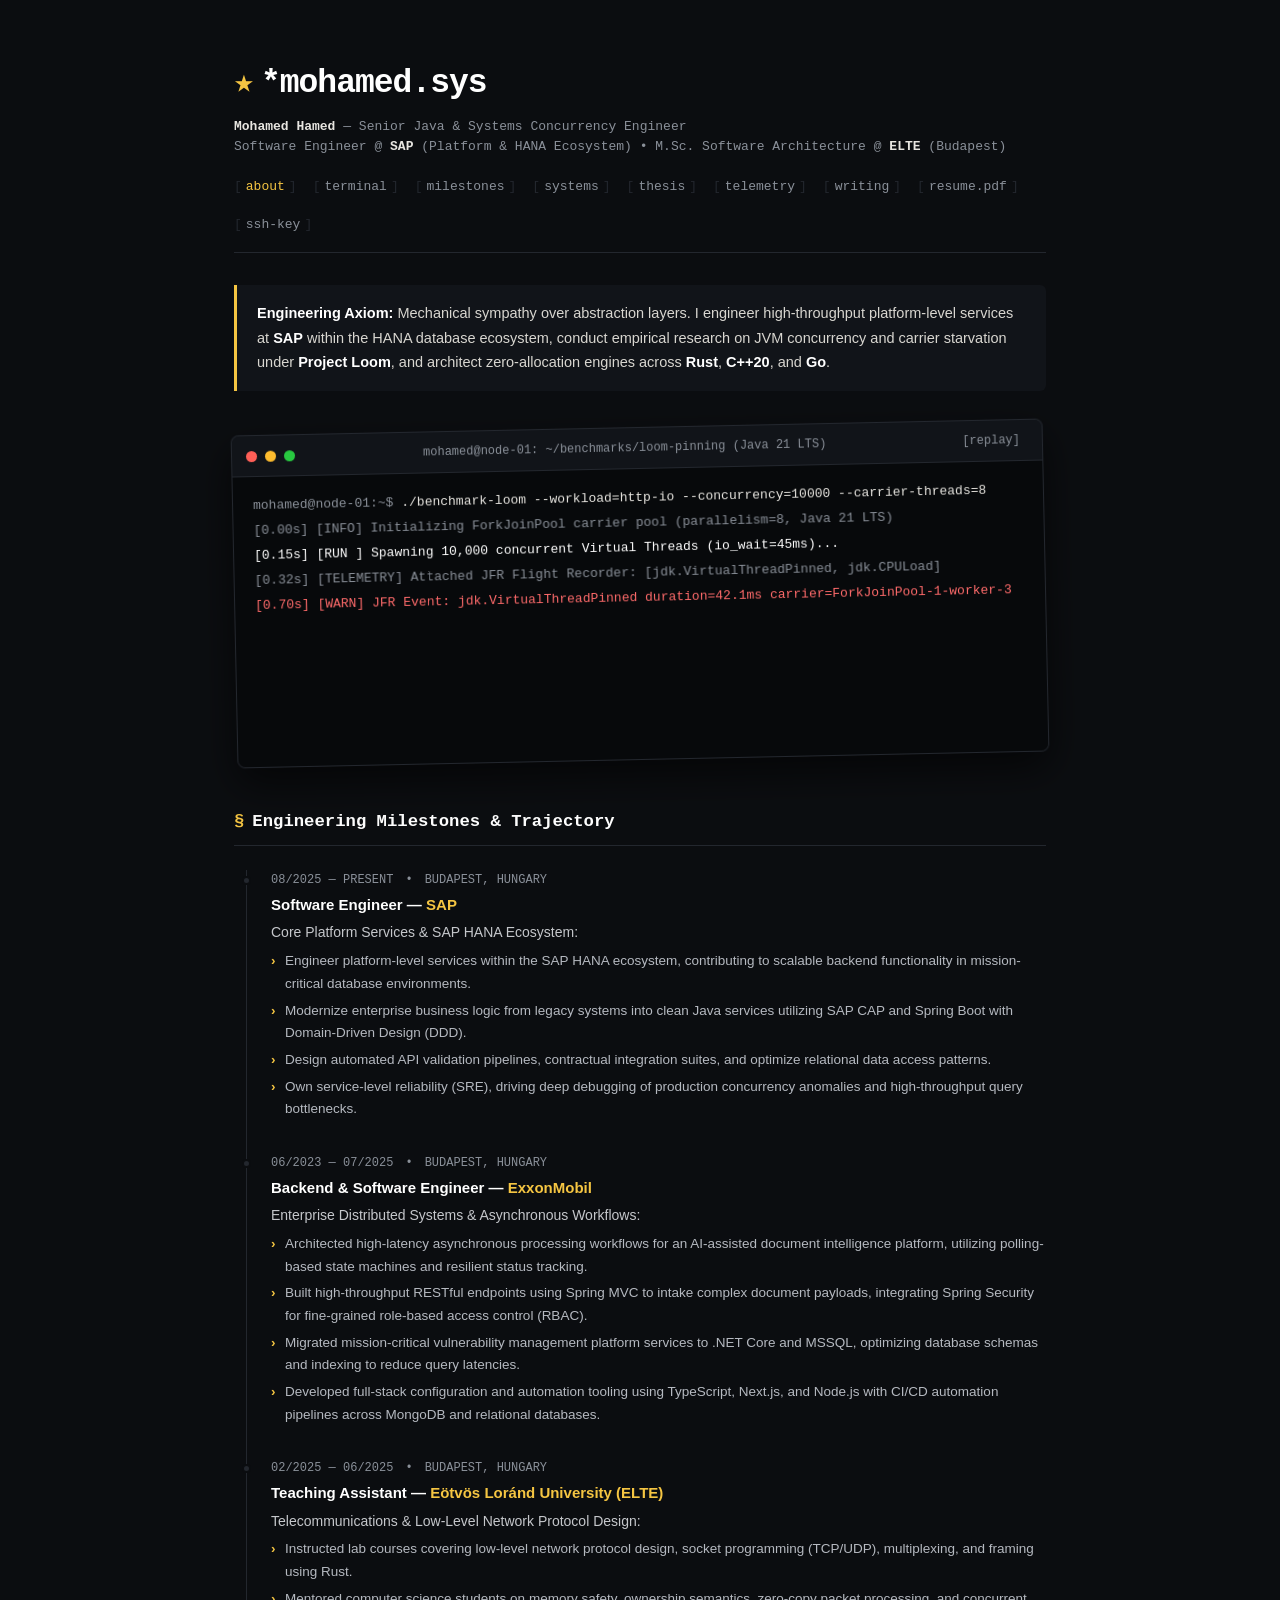
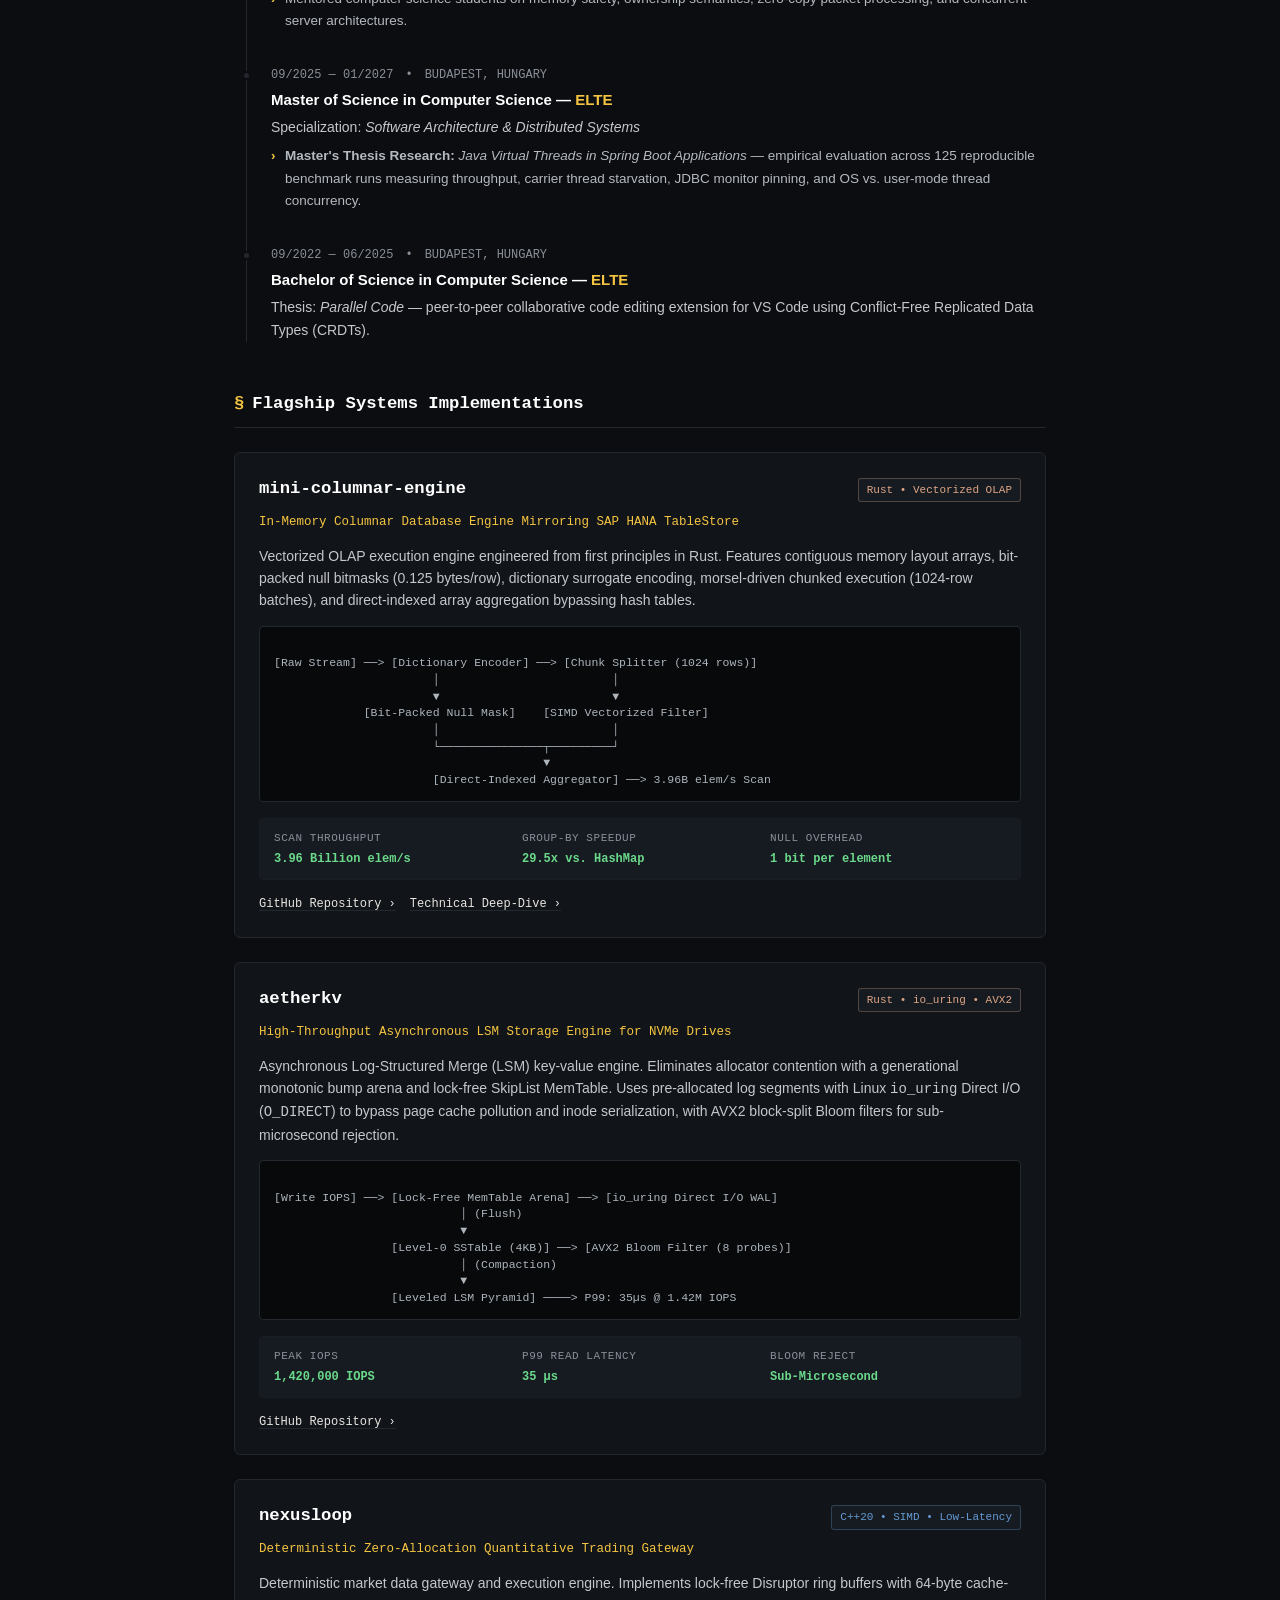
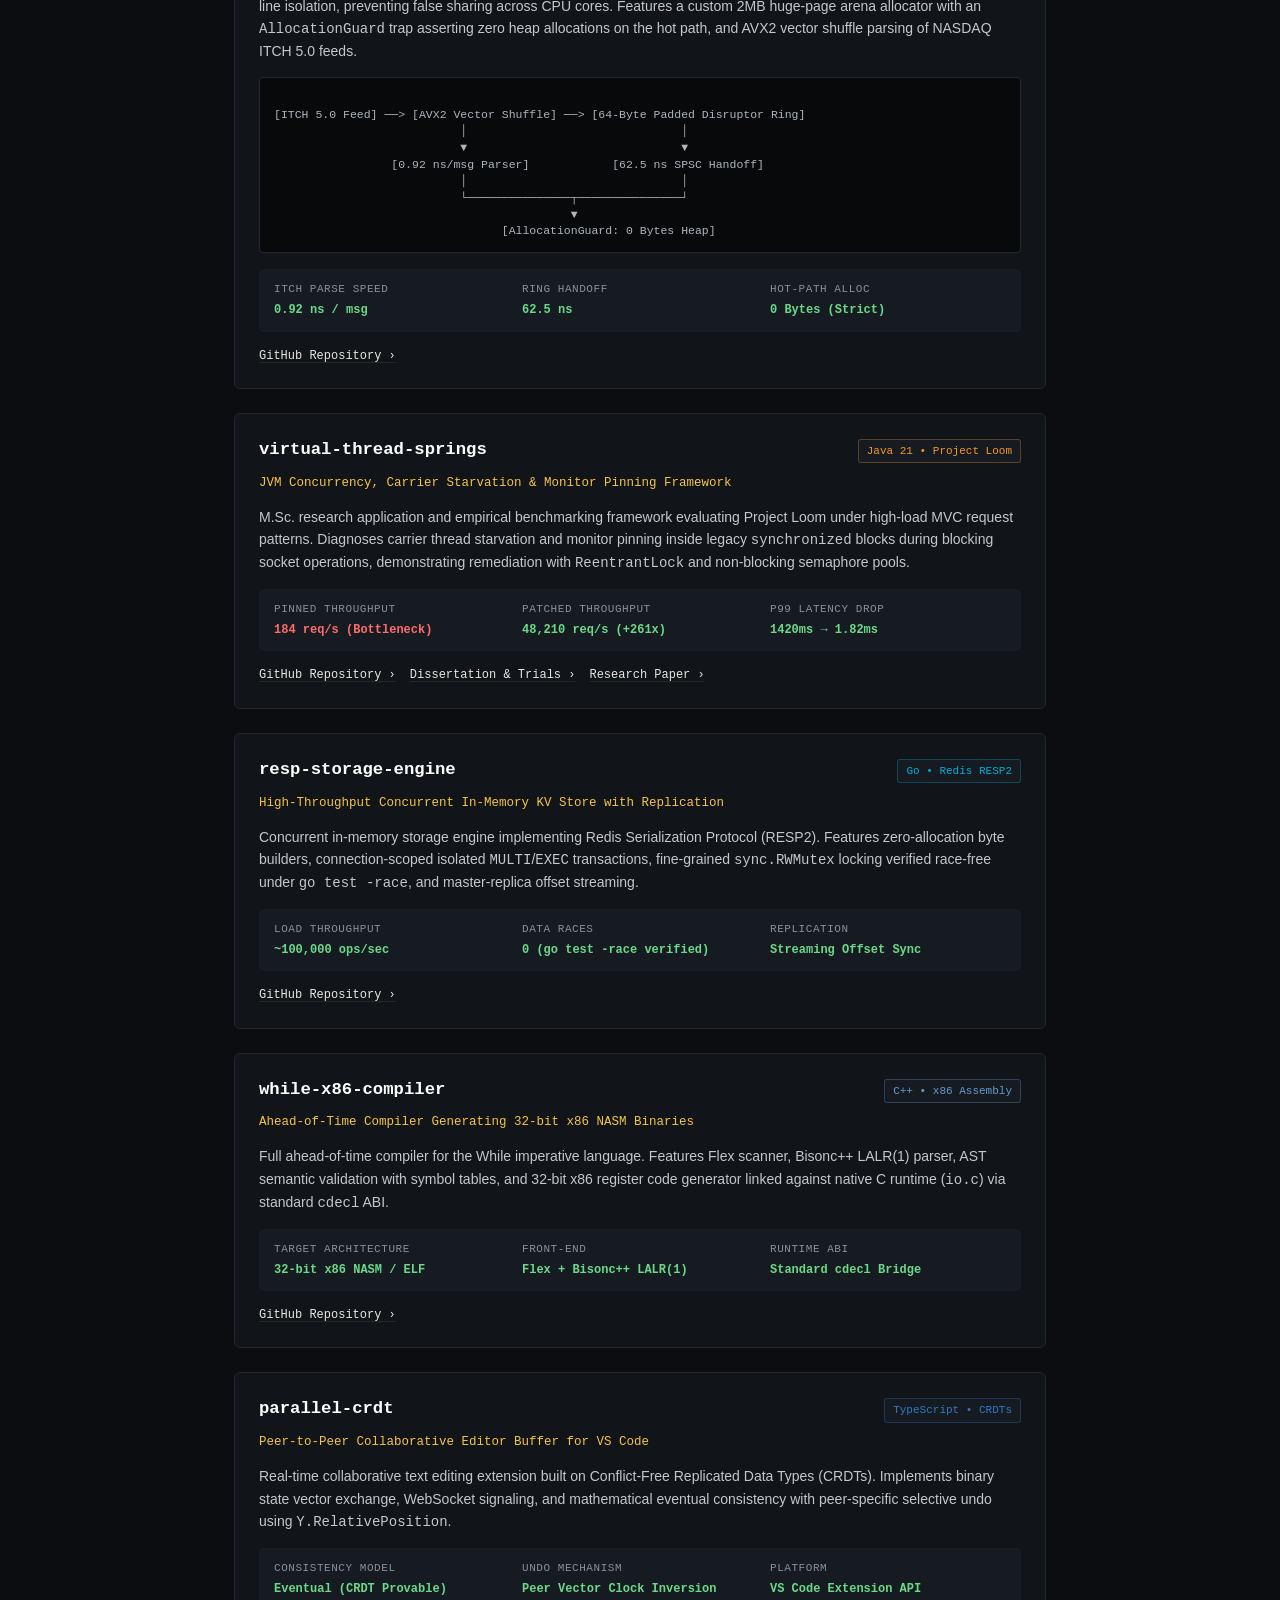
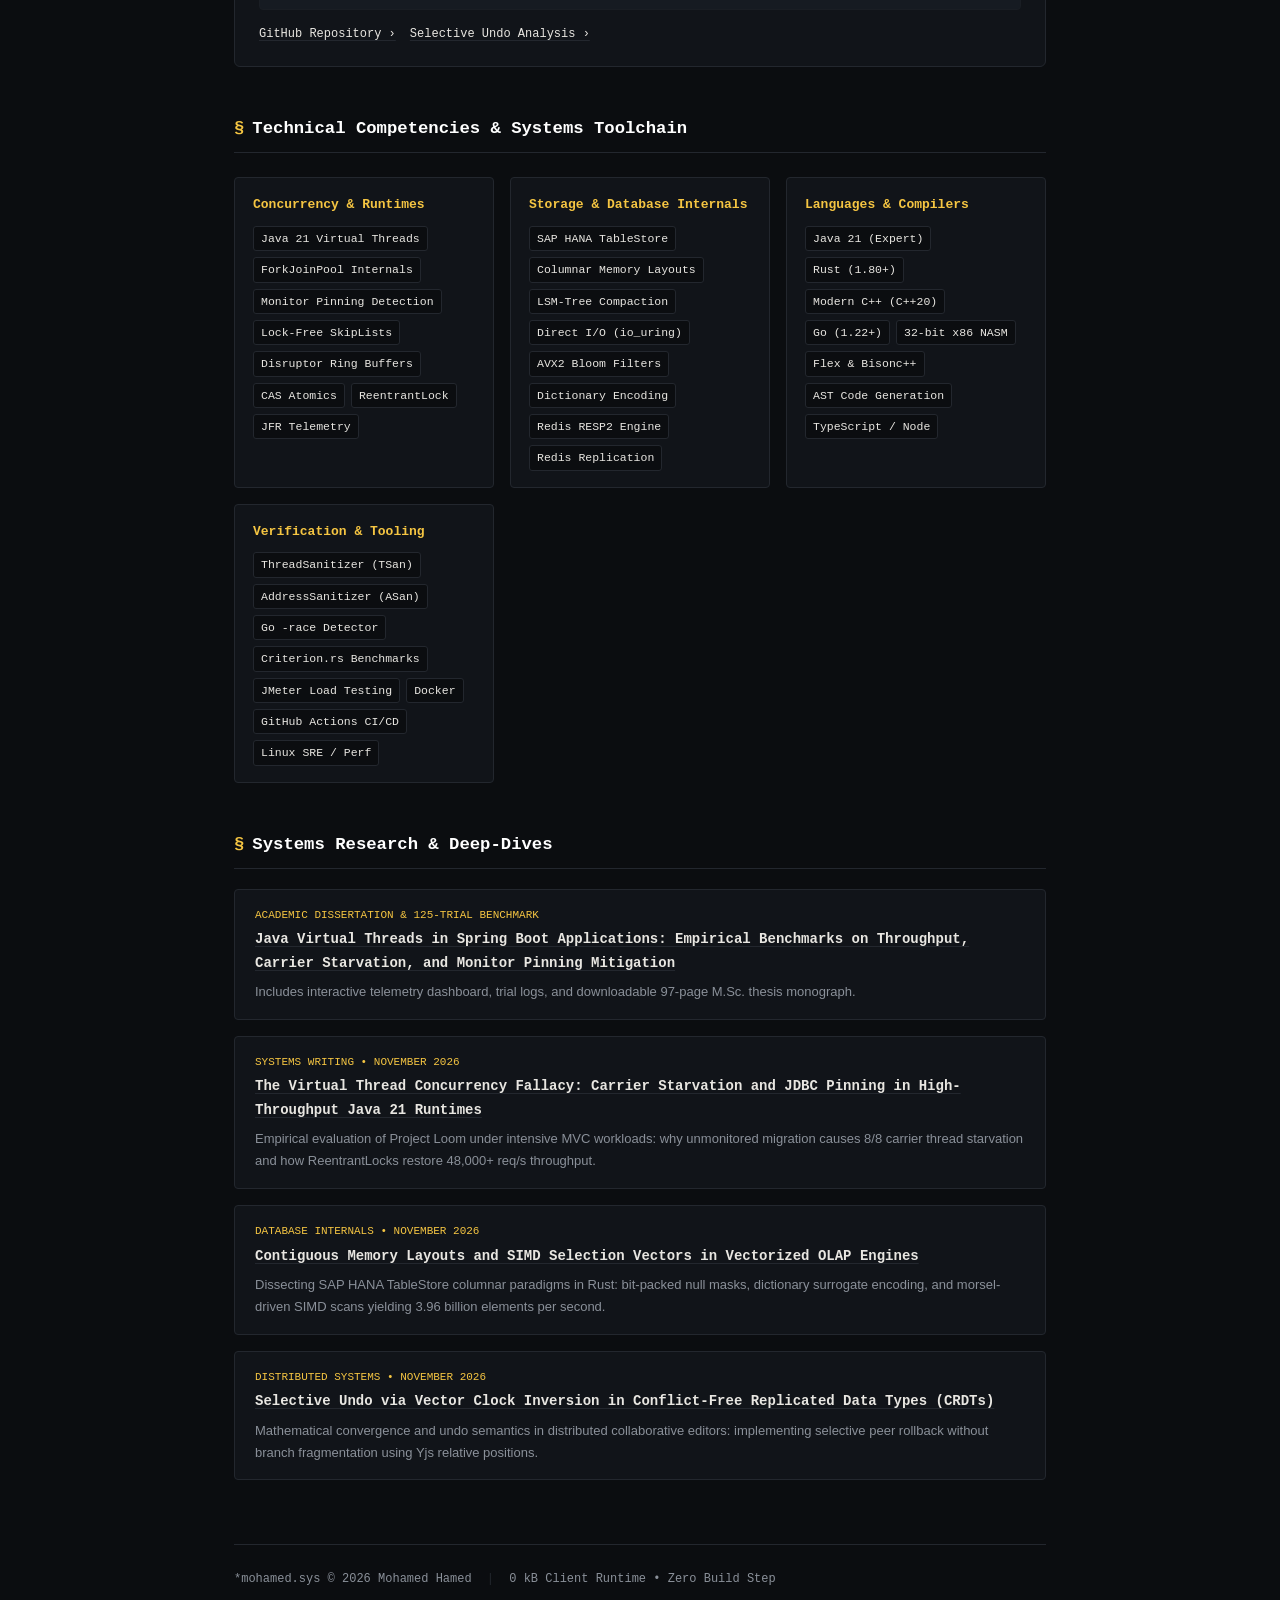
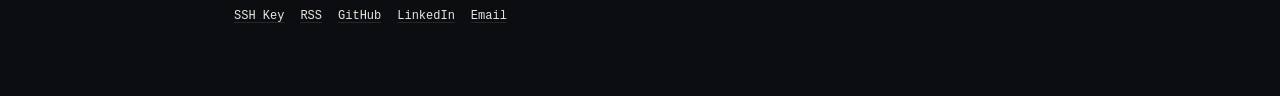
==== index.html @ 1f556859 "feat: launch *mohamed.sys personal systems engineering research portal" ====
<!DOCTYPE html>
<html lang="en">
<head>
  <meta charset="UTF-8">
  <meta name="viewport" content="width=device-width, initial-scale=1.0">
  <title>*mohamed.sys — Systems &amp; Concurrency Engineering Portal</title>
  <meta name="description" content="Personal systems engineering research portal for Mohamed Hamed. Core platform engineering at SAP HANA, JVM concurrency research (Project Loom), in-memory databases, and low-latency systems.">
  <meta name="author" content="Mohamed Hamed">
  <meta property="og:title" content="*mohamed.sys — Mohamed Hamed">
  <meta property="og:description" content="Senior Java &amp; Systems Concurrency Engineer. Platform &amp; HANA Ecosystem at SAP. M.Sc. Software Architecture at ELTE.">
  <meta property="og:type" content="website">
  <meta property="og:url" content="https://mohameddhamed.github.io/">
  <link rel="icon" type="image/svg+xml" href="favicon.svg">
  <link rel="alternate" type="application/rss+xml" title="*mohamed.sys RSS Feed" href="feed.xml">
  <link rel="stylesheet" href="assets/css/style.css">
</head>
<body>

  <!-- Monospace Identity Header -->
  <header class="sys-header" id="about">
    <h1 class="sys-title">
      <span class="star-accent">★</span> *mohamed.sys
    </h1>
    <div class="sys-subtitle">
      <span class="hl">Mohamed Hamed</span> — Senior Java &amp; Systems Concurrency Engineer<br>
      Software Engineer @ <span class="hl">SAP</span> (Platform &amp; HANA Ecosystem) • M.Sc. Software Architecture @ <span class="hl">ELTE</span> (Budapest)
    </div>

    <!-- Navigation Bar -->
    <nav class="sys-nav-links" aria-label="Primary Navigation">
      <a href="#about" class="term-link active"><span class="bracket">[</span>about<span class="bracket">]</span></a>
      <a href="#terminal" class="term-link"><span class="bracket">[</span>terminal<span class="bracket">]</span></a>
      <a href="#milestones" class="term-link"><span class="bracket">[</span>milestones<span class="bracket">]</span></a>
      <a href="#systems" class="term-link"><span class="bracket">[</span>systems<span class="bracket">]</span></a>
      <a href="thesis/" class="term-link"><span class="bracket">[</span>thesis<span class="bracket">]</span></a>
      <a href="thesis/research-dashboard.html" class="term-link"><span class="bracket">[</span>telemetry<span class="bracket">]</span></a>
      <a href="writing/" class="term-link"><span class="bracket">[</span>writing<span class="bracket">]</span></a>
      <a href="assets/pdf/resume-mohamed-hamed.pdf" target="_blank" class="term-link"><span class="bracket">[</span>resume.pdf<span class="bracket">]</span></a>
      <a href="key.pub" class="term-link"><span class="bracket">[</span>ssh-key<span class="bracket">]</span></a>
    </nav>
  </header>

  <!-- Systems Callout / Philosophy -->
  <aside class="systems-callout">
    <strong>Engineering Axiom:</strong> Mechanical sympathy over abstraction layers. I engineer high-throughput platform-level services at <strong>SAP</strong> within the HANA database ecosystem, conduct empirical research on JVM concurrency and carrier starvation under <strong>Project Loom</strong>, and architect zero-allocation engines across <strong>Rust</strong>, <strong>C++20</strong>, and <strong>Go</strong>.
  </aside>

  <!-- Terminal Component Window -->
  <section id="terminal" aria-label="Interactive Telemetry Terminal">
    <div class="term-window">
      <div class="term-header">
        <div class="term-traffic-lights" aria-hidden="true">
          <span class="traffic-dot traffic-red"></span>
          <span class="traffic-dot traffic-yellow"></span>
          <span class="traffic-dot traffic-green"></span>
        </div>
        <div class="term-title">mohamed@node-01: ~/benchmarks/loom-pinning (Java 21 LTS)</div>
        <button id="terminal-replay-btn" class="term-btn" title="Replay terminal simulation">[replay]</button>
      </div>
      <div id="terminal-content" class="term-body" aria-live="polite">
        <!-- Managed dynamically by terminal.js -->
        <noscript>
          <div class="term-line t-prompt">mohamed@node-01:~$ ./benchmark-loom --workload=http-io --concurrency=10000 --carrier-threads=8</div>
          <div class="term-line t-muted">[0.00s] [INFO] Initializing ForkJoinPool carrier pool (parallelism=8, Java 21 LTS)</div>
          <div class="term-line t-bad">[0.70s] [WARN] JFR Event: jdk.VirtualThreadPinned duration=42.1ms carrier=ForkJoinPool-1-worker-3</div>
          <div class="term-line t-bad">[1.10s] [WARN] Carrier pool saturation: 8/8 carriers pinned. Throughput: 184 req/s | P99: 1,420 ms</div>
          <div class="term-line t-prompt">mohamed@node-01:~$ ./patch-runtime --replace-synchronized-with-reentrant-locks</div>
          <div class="term-line t-ok">[2.30s] [OK  ] 0 carrier threads pinned. Non-blocking unpark active.</div>
          <div class="term-line t-ok">[2.60s] [OK  ] Throughput: 48,210 req/s (+261x) | P99: 1.82 ms | Heap: 34.2 MB</div>
        </noscript>
      </div>
    </div>
  </section>

  <!-- Milestone Timeline Rail -->
  <section id="milestones">
    <h2 class="section-heading"><span class="sym">§</span> Engineering Milestones &amp; Trajectory</h2>
    <div class="milestone-rail">
      
      <!-- SAP -->
      <article class="milestone-item">
        <div class="milestone-meta">
          <span>08/2025 — PRESENT</span>
          <span>•</span>
          <span>BUDAPEST, HUNGARY</span>
        </div>
        <div class="milestone-role">Software Engineer — <span class="milestone-company">SAP</span></div>
        <div class="milestone-desc">
          Core Platform Services &amp; SAP HANA Ecosystem:
        </div>
        <ul class="milestone-bullets">
          <li>Engineer platform-level services within the SAP HANA ecosystem, contributing to scalable backend functionality in mission-critical database environments.</li>
          <li>Modernize enterprise business logic from legacy systems into clean Java services utilizing SAP CAP and Spring Boot with Domain-Driven Design (DDD).</li>
          <li>Design automated API validation pipelines, contractual integration suites, and optimize relational data access patterns.</li>
          <li>Own service-level reliability (SRE), driving deep debugging of production concurrency anomalies and high-throughput query bottlenecks.</li>
        </ul>
      </article>

      <!-- ExxonMobil -->
      <article class="milestone-item">
        <div class="milestone-meta">
          <span>06/2023 — 07/2025</span>
          <span>•</span>
          <span>BUDAPEST, HUNGARY</span>
        </div>
        <div class="milestone-role">Backend &amp; Software Engineer — <span class="milestone-company">ExxonMobil</span></div>
        <div class="milestone-desc">
          Enterprise Distributed Systems &amp; Asynchronous Workflows:
        </div>
        <ul class="milestone-bullets">
          <li>Architected high-latency asynchronous processing workflows for an AI-assisted document intelligence platform, utilizing polling-based state machines and resilient status tracking.</li>
          <li>Built high-throughput RESTful endpoints using Spring MVC to intake complex document payloads, integrating Spring Security for fine-grained role-based access control (RBAC).</li>
          <li>Migrated mission-critical vulnerability management platform services to .NET Core and MSSQL, optimizing database schemas and indexing to reduce query latencies.</li>
          <li>Developed full-stack configuration and automation tooling using TypeScript, Next.js, and Node.js with CI/CD automation pipelines across MongoDB and relational databases.</li>
        </ul>
      </article>

      <!-- Teaching Assistant -->
      <article class="milestone-item">
        <div class="milestone-meta">
          <span>02/2025 — 06/2025</span>
          <span>•</span>
          <span>BUDAPEST, HUNGARY</span>
        </div>
        <div class="milestone-role">Teaching Assistant — <span class="milestone-company">Eötvös Loránd University (ELTE)</span></div>
        <div class="milestone-desc">
          Telecommunications &amp; Low-Level Network Protocol Design:
        </div>
        <ul class="milestone-bullets">
          <li>Instructed lab courses covering low-level network protocol design, socket programming (TCP/UDP), multiplexing, and framing using Rust.</li>
          <li>Mentored computer science students on memory safety, ownership semantics, zero-copy packet processing, and concurrent server architectures.</li>
        </ul>
      </article>

      <!-- M.Sc. Degree -->
      <article class="milestone-item">
        <div class="milestone-meta">
          <span>09/2025 — 01/2027</span>
          <span>•</span>
          <span>BUDAPEST, HUNGARY</span>
        </div>
        <div class="milestone-role">Master of Science in Computer Science — <span class="milestone-company">ELTE</span></div>
        <div class="milestone-desc">
          Specialization: <em>Software Architecture &amp; Distributed Systems</em>
        </div>
        <ul class="milestone-bullets">
          <li><strong>Master's Thesis Research:</strong> <em>Java Virtual Threads in Spring Boot Applications</em> — empirical evaluation across 125 reproducible benchmark runs measuring throughput, carrier thread starvation, JDBC monitor pinning, and OS vs. user-mode thread concurrency.</li>
        </ul>
      </article>

      <!-- B.Sc. Degree -->
      <article class="milestone-item">
        <div class="milestone-meta">
          <span>09/2022 — 06/2025</span>
          <span>•</span>
          <span>BUDAPEST, HUNGARY</span>
        </div>
        <div class="milestone-role">Bachelor of Science in Computer Science — <span class="milestone-company">ELTE</span></div>
        <div class="milestone-desc">
          Thesis: <em>Parallel Code</em> — peer-to-peer collaborative code editing extension for VS Code using Conflict-Free Replicated Data Types (CRDTs).
        </div>
      </article>

    </div>
  </section>

  <!-- Flagship Systems Showcase -->
  <section id="systems">
    <h2 class="section-heading"><span class="sym">§</span> Flagship Systems Implementations</h2>
    
    <div class="project-grid">

      <!-- 1. mini-columnar-engine -->
      <article class="project-card">
        <div class="project-header">
          <h3 class="project-title">
            <a href="https://github.com/mohameddhamed/mini-columnar-engine" target="_blank" rel="noopener">mini-columnar-engine</a>
          </h3>
          <span class="project-badge lang-rust">Rust • Vectorized OLAP</span>
        </div>
        <div class="project-tagline">In-Memory Columnar Database Engine Mirroring SAP HANA TableStore</div>
        <div class="project-desc">
          Vectorized OLAP execution engine engineered from first principles in Rust. Features contiguous memory layout arrays, bit-packed null bitmasks (0.125 bytes/row), dictionary surrogate encoding, morsel-driven chunked execution (1024-row batches), and direct-indexed array aggregation bypassing hash tables.
        </div>
        <div class="project-ascii-arch">
[Raw Stream] ──&gt; [Dictionary Encoder] ──&gt; [Chunk Splitter (1024 rows)]
                       │                         │
                       ▼                         ▼
             [Bit-Packed Null Mask]    [SIMD Vectorized Filter]
                       │                         │
                       └───────────────┬─────────┘
                                       ▼
                       [Direct-Indexed Aggregator] ──&gt; 3.96B elem/s Scan</div>
        <div class="project-metrics">
          <div class="metric-item">
            <div class="metric-label">Scan Throughput</div>
            <div class="metric-val">3.96 Billion elem/s</div>
          </div>
          <div class="metric-item">
            <div class="metric-label">Group-By Speedup</div>
            <div class="metric-val">29.5x vs. HashMap</div>
          </div>
          <div class="metric-item">
            <div class="metric-label">Null Overhead</div>
            <div class="metric-val">1 bit per element</div>
          </div>
        </div>
        <div class="project-links">
          <a href="https://github.com/mohameddhamed/mini-columnar-engine" target="_blank" rel="noopener">GitHub Repository ›</a>
          <a href="writing/contiguous-memory-olap.html">Technical Deep-Dive ›</a>
        </div>
      </article>

      <!-- 2. aetherkv -->
      <article class="project-card">
        <div class="project-header">
          <h3 class="project-title">
            <a href="https://github.com/mohameddhamed/aetherkv" target="_blank" rel="noopener">aetherkv</a>
          </h3>
          <span class="project-badge lang-rust">Rust • io_uring • AVX2</span>
        </div>
        <div class="project-tagline">High-Throughput Asynchronous LSM Storage Engine for NVMe Drives</div>
        <div class="project-desc">
          Asynchronous Log-Structured Merge (LSM) key-value engine. Eliminates allocator contention with a generational monotonic bump arena and lock-free SkipList MemTable. Uses pre-allocated log segments with Linux <code>io_uring</code> Direct I/O (<code>O_DIRECT</code>) to bypass page cache pollution and inode serialization, with AVX2 block-split Bloom filters for sub-microsecond rejection.
        </div>
        <div class="project-ascii-arch">
[Write IOPS] ──&gt; [Lock-Free MemTable Arena] ──&gt; [io_uring Direct I/O WAL]
                           │ (Flush)
                           ▼
                 [Level-0 SSTable (4KB)] ──&gt; [AVX2 Bloom Filter (8 probes)]
                           │ (Compaction)
                           ▼
                 [Leveled LSM Pyramid] ────&gt; P99: 35µs @ 1.42M IOPS</div>
        <div class="project-metrics">
          <div class="metric-item">
            <div class="metric-label">Peak IOPS</div>
            <div class="metric-val">1,420,000 IOPS</div>
          </div>
          <div class="metric-item">
            <div class="metric-label">P99 Read Latency</div>
            <div class="metric-val">35 µs</div>
          </div>
          <div class="metric-item">
            <div class="metric-label">Bloom Reject</div>
            <div class="metric-val">Sub-Microsecond</div>
          </div>
        </div>
        <div class="project-links">
          <a href="https://github.com/mohameddhamed/aetherkv" target="_blank" rel="noopener">GitHub Repository ›</a>
        </div>
      </article>

      <!-- 3. nexusloop -->
      <article class="project-card">
        <div class="project-header">
          <h3 class="project-title">
            <a href="https://github.com/mohameddhamed/nexusloop" target="_blank" rel="noopener">nexusloop</a>
          </h3>
          <span class="project-badge lang-cpp">C++20 • SIMD • Low-Latency</span>
        </div>
        <div class="project-tagline">Deterministic Zero-Allocation Quantitative Trading Gateway</div>
        <div class="project-desc">
          Deterministic market data gateway and execution engine. Implements lock-free Disruptor ring buffers with 64-byte cache-line isolation, preventing false sharing across CPU cores. Features a custom 2MB huge-page arena allocator with an <code>AllocationGuard</code> trap asserting zero heap allocations on the hot path, and AVX2 vector shuffle parsing of NASDAQ ITCH 5.0 feeds.
        </div>
        <div class="project-ascii-arch">
[ITCH 5.0 Feed] ──&gt; [AVX2 Vector Shuffle] ──&gt; [64-Byte Padded Disruptor Ring]
                           │                               │
                           ▼                               ▼
                 [0.92 ns/msg Parser]            [62.5 ns SPSC Handoff]
                           │                               │
                           └───────────────┬───────────────┘
                                           ▼
                                 [AllocationGuard: 0 Bytes Heap]</div>
        <div class="project-metrics">
          <div class="metric-item">
            <div class="metric-label">ITCH Parse Speed</div>
            <div class="metric-val">0.92 ns / msg</div>
          </div>
          <div class="metric-item">
            <div class="metric-label">Ring Handoff</div>
            <div class="metric-val">62.5 ns</div>
          </div>
          <div class="metric-item">
            <div class="metric-label">Hot-Path Alloc</div>
            <div class="metric-val">0 Bytes (Strict)</div>
          </div>
        </div>
        <div class="project-links">
          <a href="https://github.com/mohameddhamed/nexusloop" target="_blank" rel="noopener">GitHub Repository ›</a>
        </div>
      </article>

      <!-- 4. virtual-thread-springs -->
      <article class="project-card">
        <div class="project-header">
          <h3 class="project-title">
            <a href="https://github.com/mohameddhamed/virtual-thread-springs" target="_blank" rel="noopener">virtual-thread-springs</a>
          </h3>
          <span class="project-badge lang-java">Java 21 • Project Loom</span>
        </div>
        <div class="project-tagline">JVM Concurrency, Carrier Starvation &amp; Monitor Pinning Framework</div>
        <div class="project-desc">
          M.Sc. research application and empirical benchmarking framework evaluating Project Loom under high-load MVC request patterns. Diagnoses carrier thread starvation and monitor pinning inside legacy <code>synchronized</code> blocks during blocking socket operations, demonstrating remediation with <code>ReentrantLock</code> and non-blocking semaphore pools.
        </div>
        <div class="project-metrics">
          <div class="metric-item">
            <div class="metric-label">Pinned Throughput</div>
            <div class="metric-val bad">184 req/s (Bottleneck)</div>
          </div>
          <div class="metric-item">
            <div class="metric-label">Patched Throughput</div>
            <div class="metric-val">48,210 req/s (+261x)</div>
          </div>
          <div class="metric-item">
            <div class="metric-label">P99 Latency Drop</div>
            <div class="metric-val">1420ms &rarr; 1.82ms</div>
          </div>
        </div>
        <div class="project-links">
          <a href="https://github.com/mohameddhamed/virtual-thread-springs" target="_blank" rel="noopener">GitHub Repository ›</a>
          <a href="thesis/">Dissertation &amp; Trials ›</a>
          <a href="writing/virtual-thread-fallacy.html">Research Paper ›</a>
        </div>
      </article>

      <!-- 5. resp-storage-engine -->
      <article class="project-card">
        <div class="project-header">
          <h3 class="project-title">
            <a href="https://github.com/mohameddhamed/resp-storage-engine" target="_blank" rel="noopener">resp-storage-engine</a>
          </h3>
          <span class="project-badge lang-go">Go • Redis RESP2</span>
        </div>
        <div class="project-tagline">High-Throughput Concurrent In-Memory KV Store with Replication</div>
        <div class="project-desc">
          Concurrent in-memory storage engine implementing Redis Serialization Protocol (RESP2). Features zero-allocation byte builders, connection-scoped isolated <code>MULTI</code>/<code>EXEC</code> transactions, fine-grained <code>sync.RWMutex</code> locking verified race-free under <code>go test -race</code>, and master-replica offset streaming.
        </div>
        <div class="project-metrics">
          <div class="metric-item">
            <div class="metric-label">Load Throughput</div>
            <div class="metric-val">~100,000 ops/sec</div>
          </div>
          <div class="metric-item">
            <div class="metric-label">Data Races</div>
            <div class="metric-val">0 (go test -race verified)</div>
          </div>
          <div class="metric-item">
            <div class="metric-label">Replication</div>
            <div class="metric-val">Streaming Offset Sync</div>
          </div>
        </div>
        <div class="project-links">
          <a href="https://github.com/mohameddhamed/resp-storage-engine" target="_blank" rel="noopener">GitHub Repository ›</a>
        </div>
      </article>

      <!-- 6. while-x86-compiler -->
      <article class="project-card">
        <div class="project-header">
          <h3 class="project-title">
            <a href="https://github.com/mohameddhamed/while-x86-compiler" target="_blank" rel="noopener">while-x86-compiler</a>
          </h3>
          <span class="project-badge lang-cpp">C++ • x86 Assembly</span>
        </div>
        <div class="project-tagline">Ahead-of-Time Compiler Generating 32-bit x86 NASM Binaries</div>
        <div class="project-desc">
          Full ahead-of-time compiler for the While imperative language. Features Flex scanner, Bisonc++ LALR(1) parser, AST semantic validation with symbol tables, and 32-bit x86 register code generator linked against native C runtime (<code>io.c</code>) via standard <code>cdecl</code> ABI.
        </div>
        <div class="project-metrics">
          <div class="metric-item">
            <div class="metric-label">Target Architecture</div>
            <div class="metric-val">32-bit x86 NASM / ELF</div>
          </div>
          <div class="metric-item">
            <div class="metric-label">Front-End</div>
            <div class="metric-val">Flex + Bisonc++ LALR(1)</div>
          </div>
          <div class="metric-item">
            <div class="metric-label">Runtime ABI</div>
            <div class="metric-val">Standard cdecl Bridge</div>
          </div>
        </div>
        <div class="project-links">
          <a href="https://github.com/mohameddhamed/while-x86-compiler" target="_blank" rel="noopener">GitHub Repository ›</a>
        </div>
      </article>

      <!-- 7. parallel-crdt -->
      <article class="project-card">
        <div class="project-header">
          <h3 class="project-title">
            <a href="https://github.com/mohameddhamed/parallel-crdt" target="_blank" rel="noopener">parallel-crdt</a>
          </h3>
          <span class="project-badge lang-ts">TypeScript • CRDTs</span>
        </div>
        <div class="project-tagline">Peer-to-Peer Collaborative Editor Buffer for VS Code</div>
        <div class="project-desc">
          Real-time collaborative text editing extension built on Conflict-Free Replicated Data Types (CRDTs). Implements binary state vector exchange, WebSocket signaling, and mathematical eventual consistency with peer-specific selective undo using <code>Y.RelativePosition</code>.
        </div>
        <div class="project-metrics">
          <div class="metric-item">
            <div class="metric-label">Consistency Model</div>
            <div class="metric-val">Eventual (CRDT Provable)</div>
          </div>
          <div class="metric-item">
            <div class="metric-label">Undo Mechanism</div>
            <div class="metric-val">Peer Vector Clock Inversion</div>
          </div>
          <div class="metric-item">
            <div class="metric-label">Platform</div>
            <div class="metric-val">VS Code Extension API</div>
          </div>
        </div>
        <div class="project-links">
          <a href="https://github.com/mohameddhamed/parallel-crdt" target="_blank" rel="noopener">GitHub Repository ›</a>
          <a href="writing/crdt-selective-undo.html">Selective Undo Analysis ›</a>
        </div>
      </article>

    </div>
  </section>

  <!-- Technical Competencies Matrix -->
  <section id="competencies">
    <h2 class="section-heading"><span class="sym">§</span> Technical Competencies &amp; Systems Toolchain</h2>
    <div class="competency-grid">

      <div class="competency-card">
        <div class="competency-title">Concurrency &amp; Runtimes</div>
        <div class="tag-list">
          <span class="tag">Java 21 Virtual Threads</span>
          <span class="tag">ForkJoinPool Internals</span>
          <span class="tag">Monitor Pinning Detection</span>
          <span class="tag">Lock-Free SkipLists</span>
          <span class="tag">Disruptor Ring Buffers</span>
          <span class="tag">CAS Atomics</span>
          <span class="tag">ReentrantLock</span>
          <span class="tag">JFR Telemetry</span>
        </div>
      </div>

      <div class="competency-card">
        <div class="competency-title">Storage &amp; Database Internals</div>
        <div class="tag-list">
          <span class="tag">SAP HANA TableStore</span>
          <span class="tag">Columnar Memory Layouts</span>
          <span class="tag">LSM-Tree Compaction</span>
          <span class="tag">Direct I/O (io_uring)</span>
          <span class="tag">AVX2 Bloom Filters</span>
          <span class="tag">Dictionary Encoding</span>
          <span class="tag">Redis RESP2 Engine</span>
          <span class="tag">Redis Replication</span>
        </div>
      </div>

      <div class="competency-card">
        <div class="competency-title">Languages &amp; Compilers</div>
        <div class="tag-list">
          <span class="tag">Java 21 (Expert)</span>
          <span class="tag">Rust (1.80+)</span>
          <span class="tag">Modern C++ (C++20)</span>
          <span class="tag">Go (1.22+)</span>
          <span class="tag">32-bit x86 NASM</span>
          <span class="tag">Flex &amp; Bisonc++</span>
          <span class="tag">AST Code Generation</span>
          <span class="tag">TypeScript / Node</span>
        </div>
      </div>

      <div class="competency-card">
        <div class="competency-title">Verification &amp; Tooling</div>
        <div class="tag-list">
          <span class="tag">ThreadSanitizer (TSan)</span>
          <span class="tag">AddressSanitizer (ASan)</span>
          <span class="tag">Go -race Detector</span>
          <span class="tag">Criterion.rs Benchmarks</span>
          <span class="tag">JMeter Load Testing</span>
          <span class="tag">Docker</span>
          <span class="tag">GitHub Actions CI/CD</span>
          <span class="tag">Linux SRE / Perf</span>
        </div>
      </div>

    </div>
  </section>

  <!-- Featured Research & Writing -->
  <section id="research">
    <h2 class="section-heading"><span class="sym">§</span> Systems Research &amp; Deep-Dives</h2>
    <div style="display: flex; flex-direction: column; gap: 16px; margin: 20px 0 40px 0;">
      
      <div style="background: var(--bg2); border: 1px solid var(--border); border-radius: 4px; padding: 16px 20px;">
        <div style="font-family: var(--font-mono); font-size: 11px; color: var(--accent); margin-bottom: 4px;">ACADEMIC DISSERTATION &amp; 125-TRIAL BENCHMARK</div>
        <div style="font-family: var(--font-mono); font-size: 14px; font-weight: 700;">
          <a href="thesis/">Java Virtual Threads in Spring Boot Applications: Empirical Benchmarks on Throughput, Carrier Starvation, and Monitor Pinning Mitigation</a>
        </div>
        <div style="font-size: 13px; color: var(--muted); margin-top: 6px;">
          Includes interactive telemetry dashboard, trial logs, and downloadable 97-page M.Sc. thesis monograph.
        </div>
      </div>

      <div style="background: var(--bg2); border: 1px solid var(--border); border-radius: 4px; padding: 16px 20px;">
        <div style="font-family: var(--font-mono); font-size: 11px; color: var(--accent); margin-bottom: 4px;">SYSTEMS WRITING • NOVEMBER 2026</div>
        <div style="font-family: var(--font-mono); font-size: 14px; font-weight: 700;">
          <a href="writing/virtual-thread-fallacy.html">The Virtual Thread Concurrency Fallacy: Carrier Starvation and JDBC Pinning in High-Throughput Java 21 Runtimes</a>
        </div>
        <div style="font-size: 13px; color: var(--muted); margin-top: 6px;">
          Empirical evaluation of Project Loom under intensive MVC workloads: why unmonitored migration causes 8/8 carrier thread starvation and how ReentrantLocks restore 48,000+ req/s throughput.
        </div>
      </div>

      <div style="background: var(--bg2); border: 1px solid var(--border); border-radius: 4px; padding: 16px 20px;">
        <div style="font-family: var(--font-mono); font-size: 11px; color: var(--accent); margin-bottom: 4px;">DATABASE INTERNALS • NOVEMBER 2026</div>
        <div style="font-family: var(--font-mono); font-size: 14px; font-weight: 700;">
          <a href="writing/contiguous-memory-olap.html">Contiguous Memory Layouts and SIMD Selection Vectors in Vectorized OLAP Engines</a>
        </div>
        <div style="font-size: 13px; color: var(--muted); margin-top: 6px;">
          Dissecting SAP HANA TableStore columnar paradigms in Rust: bit-packed null masks, dictionary surrogate encoding, and morsel-driven SIMD scans yielding 3.96 billion elements per second.
        </div>
      </div>

      <div style="background: var(--bg2); border: 1px solid var(--border); border-radius: 4px; padding: 16px 20px;">
        <div style="font-family: var(--font-mono); font-size: 11px; color: var(--accent); margin-bottom: 4px;">DISTRIBUTED SYSTEMS • NOVEMBER 2026</div>
        <div style="font-family: var(--font-mono); font-size: 14px; font-weight: 700;">
          <a href="writing/crdt-selective-undo.html">Selective Undo via Vector Clock Inversion in Conflict-Free Replicated Data Types (CRDTs)</a>
        </div>
        <div style="font-size: 13px; color: var(--muted); margin-top: 6px;">
          Mathematical convergence and undo semantics in distributed collaborative editors: implementing selective peer rollback without branch fragmentation using Yjs relative positions.
        </div>
      </div>

    </div>
  </section>

  <!-- Systems Footer -->
  <footer class="sys-footer">
    <div>
      <span>*mohamed.sys &copy; 2026 Mohamed Hamed</span>
      <span style="margin: 0 8px; color: var(--border);">|</span>
      <span>0 kB Client Runtime • Zero Build Step</span>
    </div>
    <div class="footer-links">
      <a href="key.pub">SSH Key</a>
      <a href="feed.xml">RSS</a>
      <a href="https://github.com/mohameddhamed" target="_blank" rel="noopener">GitHub</a>
      <a href="https://linkedin.com/in/mohameddhamed" target="_blank" rel="noopener">LinkedIn</a>
      <a href="mailto:mohamedus.1970.hm@gmail.com">Email</a>
    </div>
  </footer>

  <script src="assets/js/terminal.js"></script>
</body>
</html>
---- assets/css/style.css ----
/* =============================================================================
   *mohamed.sys — Systems-Grade Personal Engineering Portal Design System
   Inspired by sshhole.com — Obsidian Carbon Palette & Low-Level Monospace Rigor
   ============================================================================= */

:root {
  /* Surfaces & Backgrounds */
  --bg: #0b0d10;              /* Abyssal carbon canvas base */
  --bg2: #111419;             /* Surface cards, blockquotes, metric containers */
  --bg3: #161b22;             /* Code blocks & subtle elevated surfaces */
  --term-bg: #07090b;         /* Terminal interior viewport */

  /* Text & Foreground */
  --fg: #e8e6e1;              /* Soft parchment off-white, low contrast fatigue */
  --fg-bright: #ffffff;       /* Headings and primary emphasis */
  --muted: #8a9099;           /* Secondary metadata, prompt CWD, timestamps */
  --border: #23272e;          /* Structural dividing lines (1px) */
  --border-subtle: #1a1e24;   /* Inner grid dividing borders */

  /* Brand Accents & State Alerts */
  --accent: #f5c542;          /* Amber / cyber gold */
  --accent-glow: rgba(245, 197, 66, 0.35);
  --accent-subtle: rgba(245, 197, 66, 0.08);
  --ok: #6bd98a;              /* Terminal OK / passed assertion green */
  --ok-bg: rgba(107, 217, 138, 0.1);
  --bad: #ff6b6b;             /* Carrier pinning alert / benchmark drop red */
  --bad-bg: rgba(255, 107, 107, 0.1);
  --info: #58a6ff;            /* Informational blue */

  /* macOS Chrome Dots */
  --traffic-red: #ff5f57;
  --traffic-yellow: #febc2e;
  --traffic-green: #28c840;

  /* Typography Stacks */
  --font-mono: "SF Mono", "JetBrains Mono", "Fira Code", "Liberation Mono", "DejaVu Sans Mono", ui-monospace, Menlo, Consolas, monospace;
  --font-sans: -apple-system, BlinkMacSystemFont, "Inter", "Segoe UI", Roboto, Helvetica, Arial, sans-serif;
}

/* Global Reset & Base Typography */
*, *::before, *::after {
  box-sizing: border-box;
  margin: 0;
  padding: 0;
}

html {
  background-color: var(--bg);
  color: var(--fg);
  font-family: var(--font-sans);
  font-size: 15px;
  line-height: 1.68;
  -webkit-font-smoothing: antialiased;
  -moz-osx-font-smoothing: grayscale;
  text-rendering: optimizeLegibility;
  scroll-behavior: smooth;
}

body {
  max-width: 860px;
  margin: 0 auto;
  padding: 56px 24px 80px;
}

a {
  color: var(--fg);
  text-decoration: underline;
  text-decoration-color: var(--border);
  text-underline-offset: 3px;
  transition: color 0.15s ease, text-decoration-color 0.15s ease;
}

a:hover {
  color: var(--accent);
  text-decoration-color: var(--accent);
}

/* Monospace Identity Header */
header.sys-header {
  margin-bottom: 32px;
}

.sys-title {
  font-family: var(--font-mono);
  font-size: 2.2rem;
  font-weight: 700;
  letter-spacing: -0.03em;
  color: var(--fg-bright);
  display: flex;
  align-items: center;
  gap: 8px;
  margin-bottom: 6px;
}

.star-accent {
  color: var(--accent);
  display: inline-block;
  animation: pulse-glow 2.4s ease-in-out infinite;
}

@keyframes pulse-glow {
  0%, 100% {
    text-shadow: 0 0 6px var(--accent-glow);
    filter: drop-shadow(0 0 2px var(--accent));
  }
  50% {
    text-shadow: 0 0 16px var(--accent), 0 0 28px var(--accent-glow);
    filter: drop-shadow(0 0 6px var(--accent));
  }
}

.sys-subtitle {
  font-family: var(--font-mono);
  font-size: 13px;
  color: var(--muted);
  line-height: 1.5;
  margin-bottom: 18px;
}

.sys-subtitle .hl {
  color: var(--fg);
  font-weight: 600;
}

/* Header Navigation Bar */
.sys-nav-links {
  display: flex;
  flex-wrap: wrap;
  gap: 16px;
  margin: 20px 0 32px 0;
  font-family: var(--font-mono);
  font-size: 13px;
  border-bottom: 1px solid var(--border);
  padding-bottom: 16px;
}

.term-link {
  color: var(--muted);
  text-decoration: none;
  display: inline-flex;
  align-items: center;
  gap: 4px;
  transition: color 0.15s ease;
}

.term-link:hover, .term-link.active {
  color: var(--accent);
}

.term-link .bracket {
  color: var(--border);
  transition: color 0.15s ease;
}

.term-link:hover .bracket {
  color: var(--accent);
}

/* Scrollytelling High-Contrast Systems Callout */
.systems-callout {
  border-left: 3px solid var(--accent);
  background: var(--bg2);
  padding: 16px 20px;
  margin: 28px 0;
  border-radius: 0 6px 6px 0;
  font-size: 14.5px;
  line-height: 1.7;
  color: #d8d6d0;
}

.systems-callout strong {
  color: var(--fg-bright);
}

.systems-callout code {
  font-family: var(--font-mono);
  font-size: 13px;
  background: var(--bg3);
  padding: 2px 6px;
  border-radius: 3px;
  border: 1px solid var(--border);
  color: var(--accent);
}

/* Terminal Component Window with Isometric Perspective */
.term-window {
  position: relative;
  margin: 36px 0;
  border-radius: 8px;
  background: var(--bg2);
  border: 1px solid var(--border);
  box-shadow: 0 16px 40px rgba(0, 0, 0, 0.65), 0 0 1px var(--border);
  transform: perspective(1200px) rotate(-1.2deg);
  transition: transform 0.35s cubic-bezier(0.16, 1, 0.3, 1), box-shadow 0.35s ease, border-color 0.35s ease;
  overflow: hidden;
  transform-style: preserve-3d;
  backface-visibility: hidden;
  will-change: transform;
}

.term-window:hover {
  transform: perspective(1200px) rotate(0deg);
  border-color: rgba(245, 197, 66, 0.4);
  box-shadow: 0 24px 60px rgba(0, 0, 0, 0.85), 0 0 24px var(--accent-subtle);
}

.term-header {
  display: flex;
  align-items: center;
  justify-content: space-between;
  padding: 10px 14px;
  background: #111419;
  border-bottom: 1px solid var(--border);
  user-select: none;
}

.term-traffic-lights {
  display: flex;
  gap: 8px;
}

.traffic-dot {
  width: 11px;
  height: 11px;
  border-radius: 50%;
  display: inline-block;
}

.traffic-red { background: var(--traffic-red); }
.traffic-yellow { background: var(--traffic-yellow); }
.traffic-green { background: var(--traffic-green); }

.term-title {
  font-family: var(--font-mono);
  font-size: 12px;
  color: var(--muted);
}

.term-btn {
  background: transparent;
  border: none;
  font-family: var(--font-mono);
  font-size: 12px;
  color: var(--muted);
  cursor: pointer;
  padding: 2px 8px;
  border-radius: 3px;
  transition: all 0.15s ease;
}

.term-btn:hover {
  color: var(--accent);
  background: var(--accent-subtle);
}

.term-body {
  background: var(--term-bg);
  padding: 18px 20px;
  font-family: var(--font-mono);
  font-size: 13px;
  line-height: 1.62;
  color: var(--fg);
  overflow-x: auto;
  white-space: pre-wrap;
  word-break: break-all;
  min-height: 290px;
}

.term-line {
  margin-bottom: 4px;
}

.term-cursor {
  display: inline-block;
  width: 8px;
  height: 15px;
  background: var(--accent);
  vertical-align: -2px;
  animation: cursor-blink 1.06s steps(1) infinite;
}

@keyframes cursor-blink {
  0%, 50% { opacity: 1; }
  51%, 100% { opacity: 0; }
}

.t-prompt { color: var(--muted); }
.t-ok { color: var(--ok); }
.t-bad { color: var(--bad); }
.t-accent { color: var(--accent); }
.t-muted { color: var(--muted); }
.t-fg { color: var(--fg-bright); }

/* Section Headings */
.section-heading {
  font-family: var(--font-mono);
  font-size: 1.15rem;
  font-weight: 700;
  color: var(--fg-bright);
  margin: 48px 0 20px 0;
  display: flex;
  align-items: center;
  gap: 8px;
  border-bottom: 1px solid var(--border);
  padding-bottom: 8px;
}

.section-heading .sym {
  color: var(--accent);
}

/* Milestone Timeline Rail */
.milestone-rail {
  border-left: 1px solid var(--border);
  margin: 24px 0 48px 12px;
  padding-left: 24px;
  display: flex;
  flex-direction: column;
  gap: 32px;
}

.milestone-item {
  position: relative;
}

.milestone-item::before {
  content: "";
  position: absolute;
  left: -29px;
  top: 6px;
  width: 9px;
  height: 9px;
  border-radius: 50%;
  background: var(--border);
  border: 2px solid var(--bg);
  transition: all 0.2s ease;
}

.milestone-item:hover::before {
  background: var(--accent);
  box-shadow: 0 0 10px var(--accent-glow);
  transform: scale(1.2);
}

.milestone-meta {
  font-family: var(--font-mono);
  font-size: 12px;
  color: var(--muted);
  display: flex;
  gap: 12px;
  align-items: center;
}

.milestone-role {
  font-weight: 600;
  font-size: 15px;
  color: var(--fg-bright);
  margin: 2px 0 4px 0;
}

.milestone-company {
  color: var(--accent);
}

.milestone-desc {
  font-size: 14px;
  color: #c5c7cb;
  line-height: 1.62;
}

.milestone-bullets {
  list-style: none;
  margin-top: 6px;
  display: flex;
  flex-direction: column;
  gap: 4px;
}

.milestone-bullets li {
  position: relative;
  padding-left: 14px;
  font-size: 13.5px;
  color: #b5b9c0;
}

.milestone-bullets li::before {
  content: "›";
  position: absolute;
  left: 0;
  color: var(--accent);
  font-weight: bold;
}

/* Flagship Project Cards Grid */
.project-grid {
  display: grid;
  grid-template-columns: 1fr;
  gap: 24px;
  margin: 24px 0 48px 0;
}

.project-card {
  background: var(--bg2);
  border: 1px solid var(--border);
  border-radius: 6px;
  padding: 22px 24px;
  transition: border-color 0.2s ease, box-shadow 0.2s ease;
}

.project-card:hover {
  border-color: rgba(245, 197, 66, 0.4);
  box-shadow: 0 8px 24px rgba(0, 0, 0, 0.4);
}

.project-header {
  display: flex;
  justify-content: space-between;
  align-items: baseline;
  flex-wrap: wrap;
  gap: 8px;
  margin-bottom: 8px;
}

.project-title {
  font-family: var(--font-mono);
  font-size: 1.15rem;
  font-weight: 700;
  color: var(--fg-bright);
}

.project-title a {
  text-decoration: none;
  color: var(--fg-bright);
}

.project-title a:hover {
  color: var(--accent);
}

.project-badge {
  font-family: var(--font-mono);
  font-size: 11px;
  padding: 2px 8px;
  border-radius: 3px;
  background: var(--bg3);
  border: 1px solid var(--border);
  color: var(--muted);
}

.project-badge.lang-rust { color: #dea584; border-color: rgba(222, 165, 132, 0.3); }
.project-badge.lang-java { color: #f89820; border-color: rgba(248, 152, 32, 0.3); }
.project-badge.lang-cpp { color: #659ad2; border-color: rgba(101, 154, 210, 0.3); }
.project-badge.lang-go { color: #00add8; border-color: rgba(0, 173, 216, 0.3); }
.project-badge.lang-ts { color: #3178c6; border-color: rgba(49, 120, 198, 0.3); }

.project-tagline {
  font-family: var(--font-mono);
  font-size: 12.5px;
  color: var(--accent);
  margin-bottom: 12px;
}

.project-desc {
  font-size: 14px;
  color: #c5c7cb;
  line-height: 1.6;
  margin-bottom: 14px;
}

.project-ascii-arch {
  background: var(--term-bg);
  border: 1px solid var(--border);
  border-radius: 4px;
  padding: 12px 14px;
  margin: 12px 0 16px 0;
  font-family: var(--font-mono);
  font-size: 11.5px;
  line-height: 1.45;
  color: #adb5bd;
  overflow-x: auto;
  white-space: pre;
}

.project-metrics {
  display: grid;
  grid-template-columns: repeat(auto-fit, minmax(160px, 1fr));
  gap: 12px;
  background: var(--bg3);
  border: 1px solid var(--border-subtle);
  border-radius: 4px;
  padding: 10px 14px;
  margin-bottom: 14px;
}

.metric-item {
  font-family: var(--font-mono);
  font-size: 12px;
}

.metric-label {
  color: var(--muted);
  font-size: 11px;
  text-transform: uppercase;
  letter-spacing: 0.05em;
}

.metric-val {
  color: var(--ok);
  font-weight: 600;
  margin-top: 2px;
}

.metric-val.bad {
  color: var(--bad);
}

.project-links {
  display: flex;
  gap: 14px;
  font-family: var(--font-mono);
  font-size: 12px;
}

/* Competency Grid */
.competency-grid {
  display: grid;
  grid-template-columns: repeat(auto-fit, minmax(240px, 1fr));
  gap: 16px;
  margin: 24px 0 48px 0;
}

.competency-card {
  background: var(--bg2);
  border: 1px solid var(--border);
  border-radius: 4px;
  padding: 16px 18px;
}

.competency-title {
  font-family: var(--font-mono);
  font-size: 13px;
  font-weight: 700;
  color: var(--accent);
  margin-bottom: 10px;
  display: flex;
  align-items: center;
  gap: 6px;
}

.tag-list {
  display: flex;
  flex-wrap: wrap;
  gap: 6px;
}

.tag {
  font-family: var(--font-mono);
  font-size: 11.5px;
  background: var(--bg);
  border: 1px solid var(--border);
  padding: 2px 7px;
  border-radius: 3px;
  color: var(--fg);
}

/* Academic Data Table */
.table-wrapper {
  overflow-x: auto;
  margin: 20px 0 32px 0;
  border: 1px solid var(--border);
  border-radius: 4px;
}

.data-table {
  width: 100%;
  border-collapse: collapse;
  font-family: var(--font-mono);
  font-size: 12.5px;
  background: var(--bg2);
}

.data-table th, .data-table td {
  padding: 10px 14px;
  text-align: left;
  border-bottom: 1px solid var(--border);
}

.data-table th {
  background: var(--bg3);
  color: var(--fg-bright);
  font-weight: 600;
  font-size: 12px;
  text-transform: uppercase;
  letter-spacing: 0.04em;
}

.data-table tr:last-child td {
  border-bottom: none;
}

.data-table tr:hover td {
  background: rgba(255, 255, 255, 0.02);
}

.data-table td.num {
  text-align: right;
  font-variant-numeric: tabular-nums;
}

.data-table th.num {
  text-align: right;
}

.data-table .highlight-row td {
  background: rgba(107, 217, 138, 0.08);
  color: var(--ok);
  font-weight: 600;
}

.data-table .bad-row td {
  background: rgba(255, 107, 107, 0.08);
  color: var(--bad);
}

/* Systems Writing Layout */
.article-header {
  margin-bottom: 32px;
}

.article-title {
  font-family: var(--font-mono);
  font-size: 1.85rem;
  font-weight: 700;
  color: var(--fg-bright);
  line-height: 1.35;
  margin-bottom: 10px;
}

.article-meta {
  font-family: var(--font-mono);
  font-size: 12px;
  color: var(--muted);
  display: flex;
  gap: 16px;
  flex-wrap: wrap;
}

.article-body {
  font-size: 15px;
  line-height: 1.75;
  color: #d8d6d0;
}

.article-body p {
  margin-bottom: 18px;
}

.article-body h2 {
  font-family: var(--font-mono);
  font-size: 1.35rem;
  font-weight: 700;
  color: var(--fg-bright);
  margin: 40px 0 16px 0;
  border-bottom: 1px solid var(--border);
  padding-bottom: 6px;
}

.article-body h3 {
  font-family: var(--font-mono);
  font-size: 1.15rem;
  font-weight: 600;
  color: var(--accent);
  margin: 28px 0 12px 0;
}

.article-body ul, .article-body ol {
  margin: 0 0 20px 24px;
}

.article-body li {
  margin-bottom: 6px;
}

.code-block {
  background: var(--term-bg);
  border: 1px solid var(--border);
  border-radius: 6px;
  padding: 16px 18px;
  margin: 22px 0;
  font-family: var(--font-mono);
  font-size: 12.5px;
  line-height: 1.55;
  overflow-x: auto;
  color: #e0e0e0;
}

.article-body code:not(pre code) {
  font-family: var(--font-mono);
  font-size: 13px;
  background: var(--bg2);
  border: 1px solid var(--border);
  padding: 2px 6px;
  border-radius: 3px;
  color: var(--accent);
}

/* Interactive Dashboard Components */
.dashboard-container {
  background: var(--bg2);
  border: 1px solid var(--border);
  border-radius: 6px;
  padding: 20px;
  margin: 28px 0;
}

.filter-bar {
  display: flex;
  flex-wrap: wrap;
  gap: 10px;
  margin-bottom: 20px;
  padding-bottom: 14px;
  border-bottom: 1px solid var(--border);
}

.filter-btn {
  background: var(--bg);
  border: 1px solid var(--border);
  color: var(--muted);
  font-family: var(--font-mono);
  font-size: 12px;
  padding: 6px 12px;
  border-radius: 3px;
  cursor: pointer;
  transition: all 0.15s ease;
}

.filter-btn:hover {
  color: var(--fg);
  border-color: var(--accent);
}

.filter-btn.active {
  background: var(--accent-subtle);
  color: var(--accent);
  border-color: var(--accent);
}

.chart-svg {
  width: 100%;
  height: auto;
  display: block;
}

/* Footer Section */
footer.sys-footer {
  margin-top: 64px;
  padding-top: 24px;
  border-top: 1px solid var(--border);
  font-family: var(--font-mono);
  font-size: 12px;
  color: var(--muted);
  display: flex;
  justify-content: space-between;
  align-items: center;
  flex-wrap: wrap;
  gap: 16px;
}

.footer-links {
  display: flex;
  gap: 16px;
}

/* Mobile Responsiveness */
@media (max-width: 768px) {
  body {
    padding: 28px 16px 48px;
  }

  .sys-title {
    font-size: 1.75rem;
  }

  .term-window {
    transform: none !important;
    margin: 24px 0;
  }

  .milestone-rail {
    margin-left: 6px;
    padding-left: 18px;
  }

  .milestone-item::before {
    left: -23px;
  }

  .project-metrics {
    grid-template-columns: 1fr;
  }

  footer.sys-footer {
    flex-direction: column;
    align-items: flex-start;
  }
}

/* WCAG 2.1 AA Reduced Motion Support */
@media (prefers-reduced-motion: reduce) {
  *, *::before, *::after {
    animation-duration: 0.01ms !important;
    animation-iteration-count: 1 !important;
    transition-duration: 0.01ms !important;
    scroll-behavior: auto !important;
  }

  .term-window {
    transform: none !important;
    transition: none !important;
  }

  .star-accent {
    animation: none !important;
    text-shadow: 0 0 6px var(--accent-glow);
  }

  .term-cursor {
    animation: none !important;
    opacity: 1;
  }
}
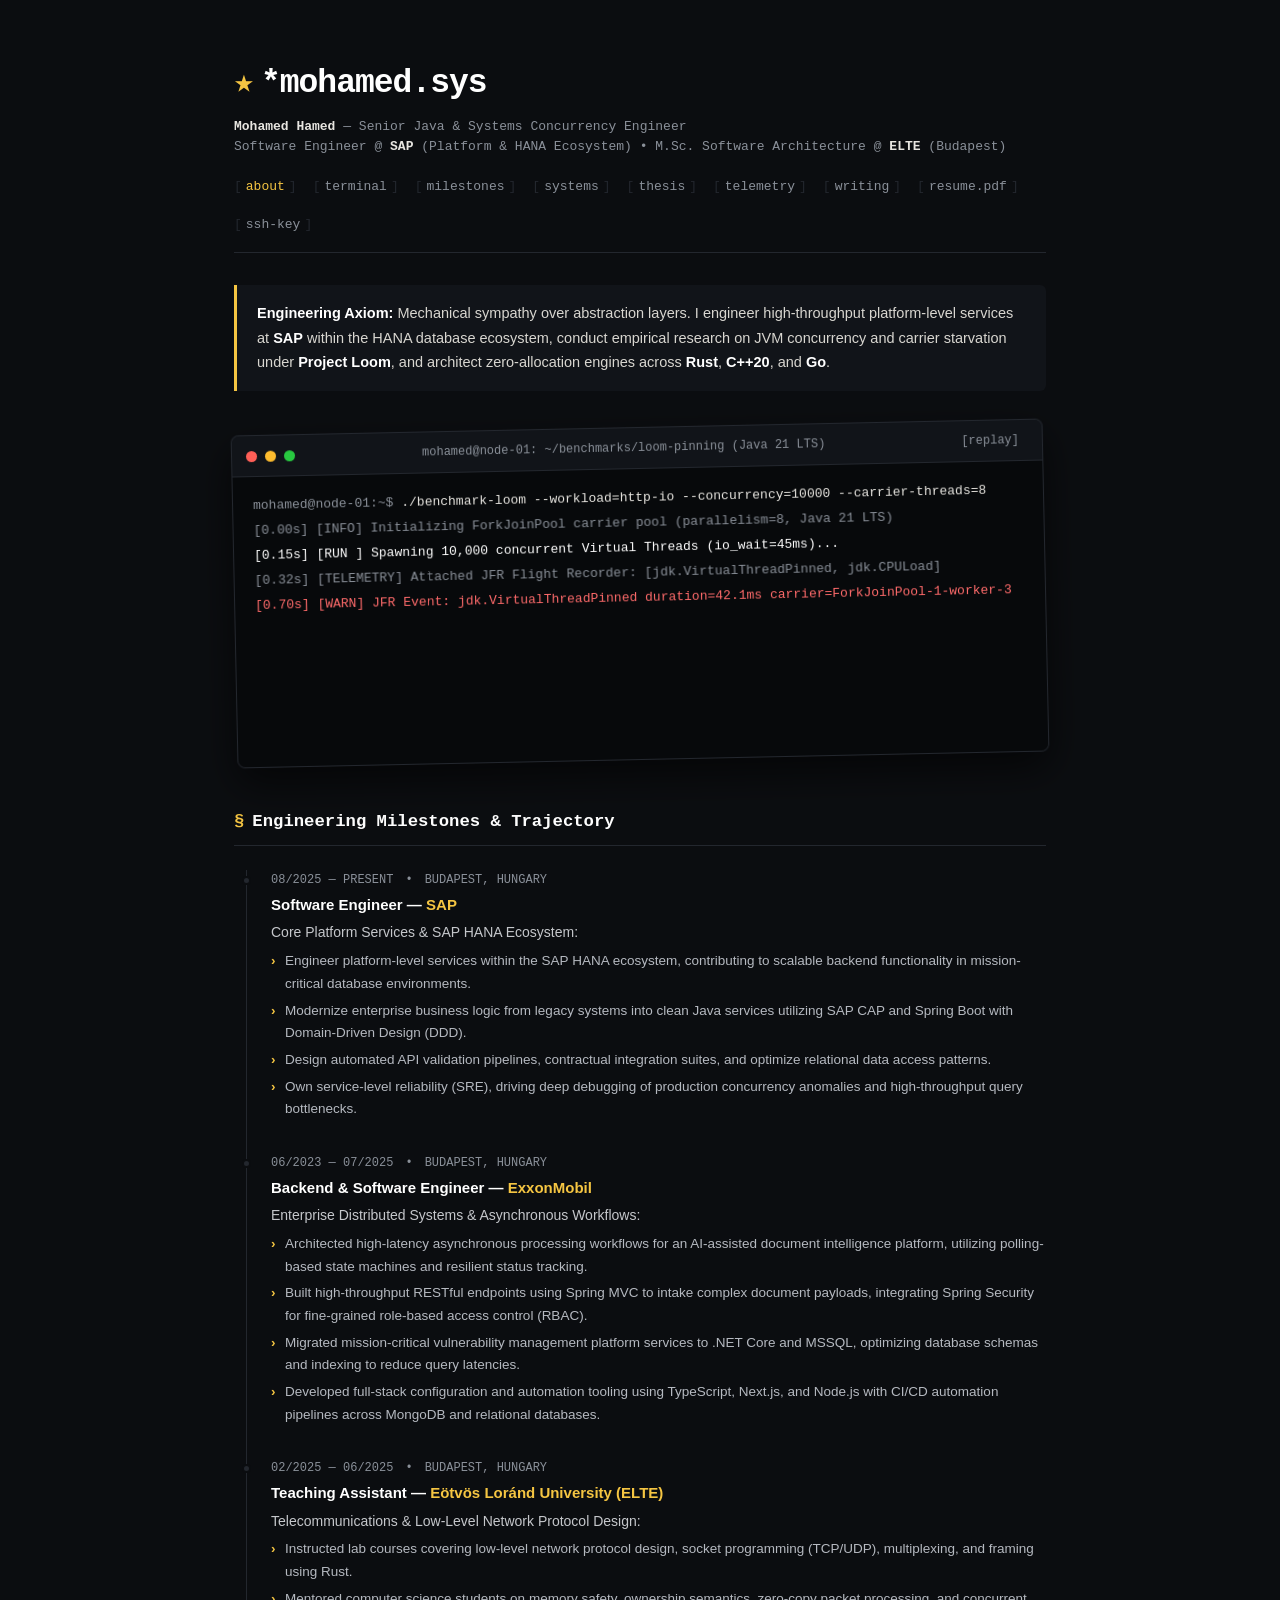
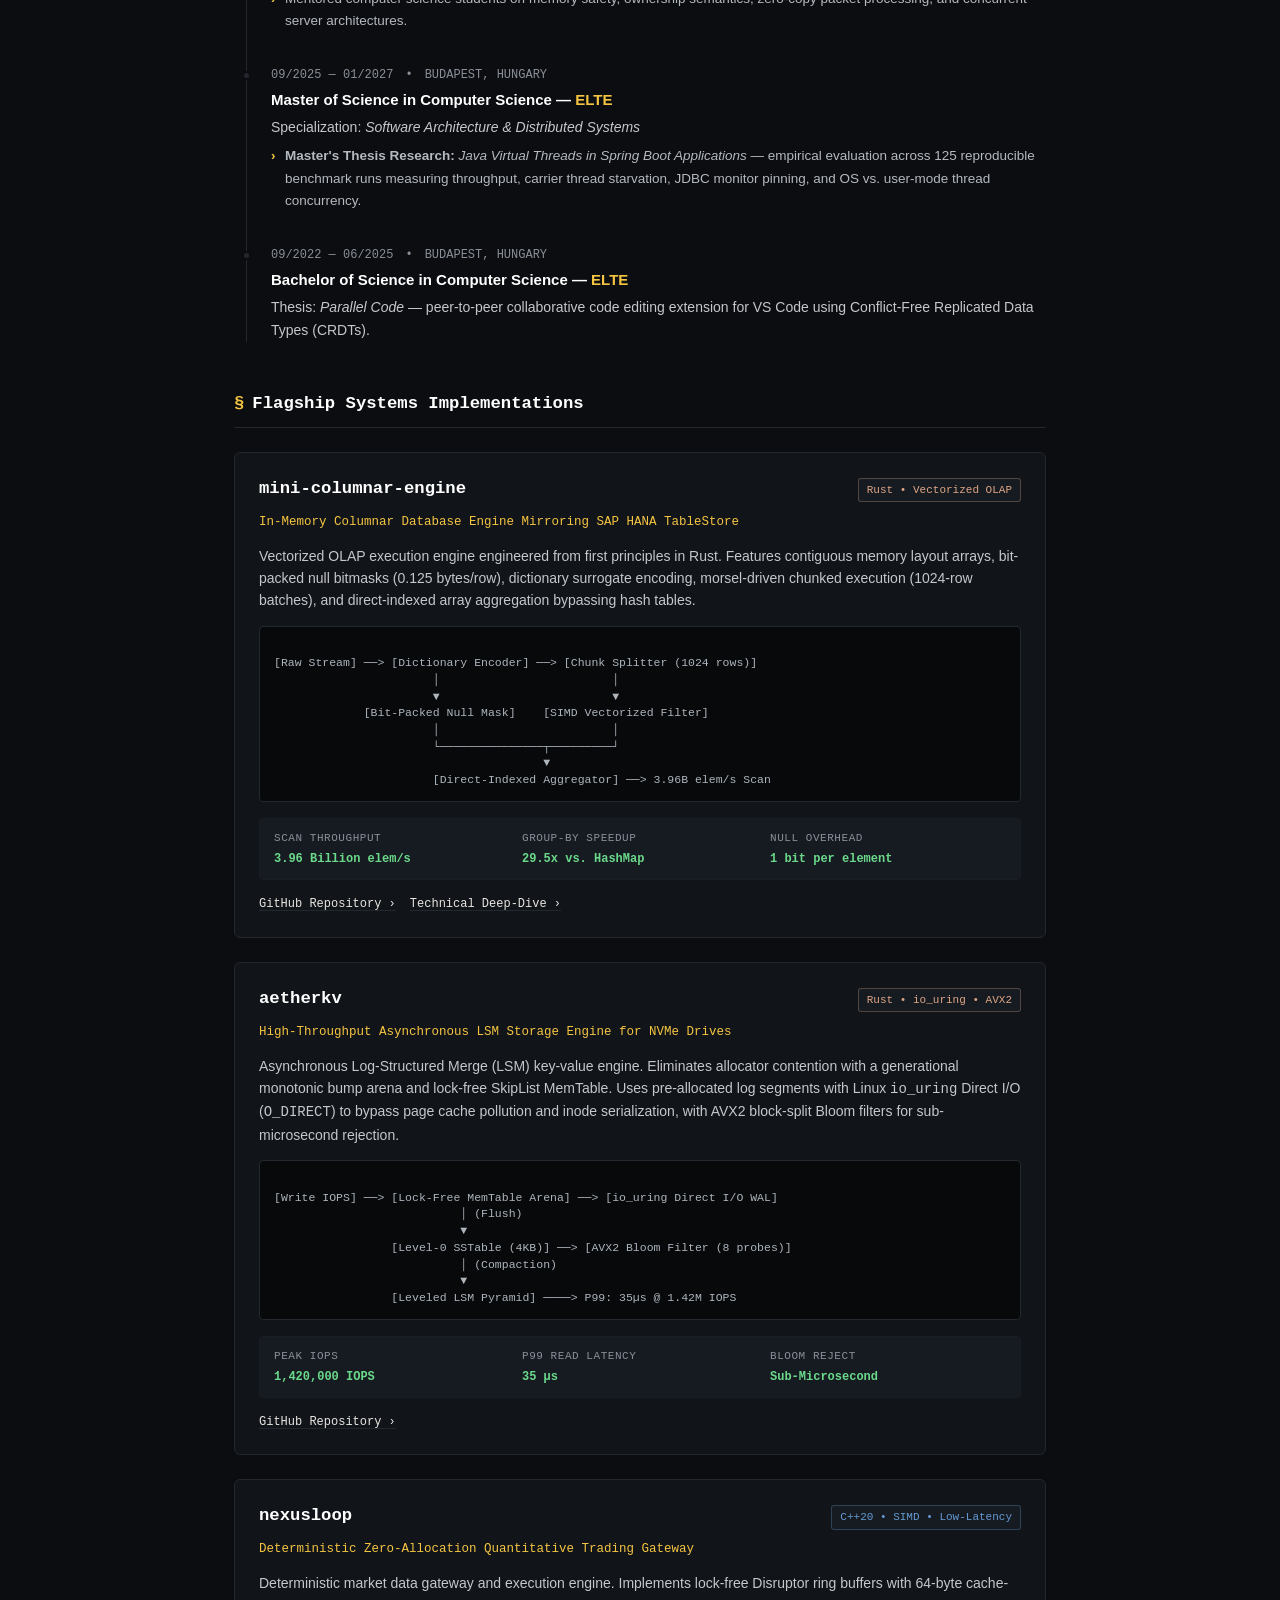
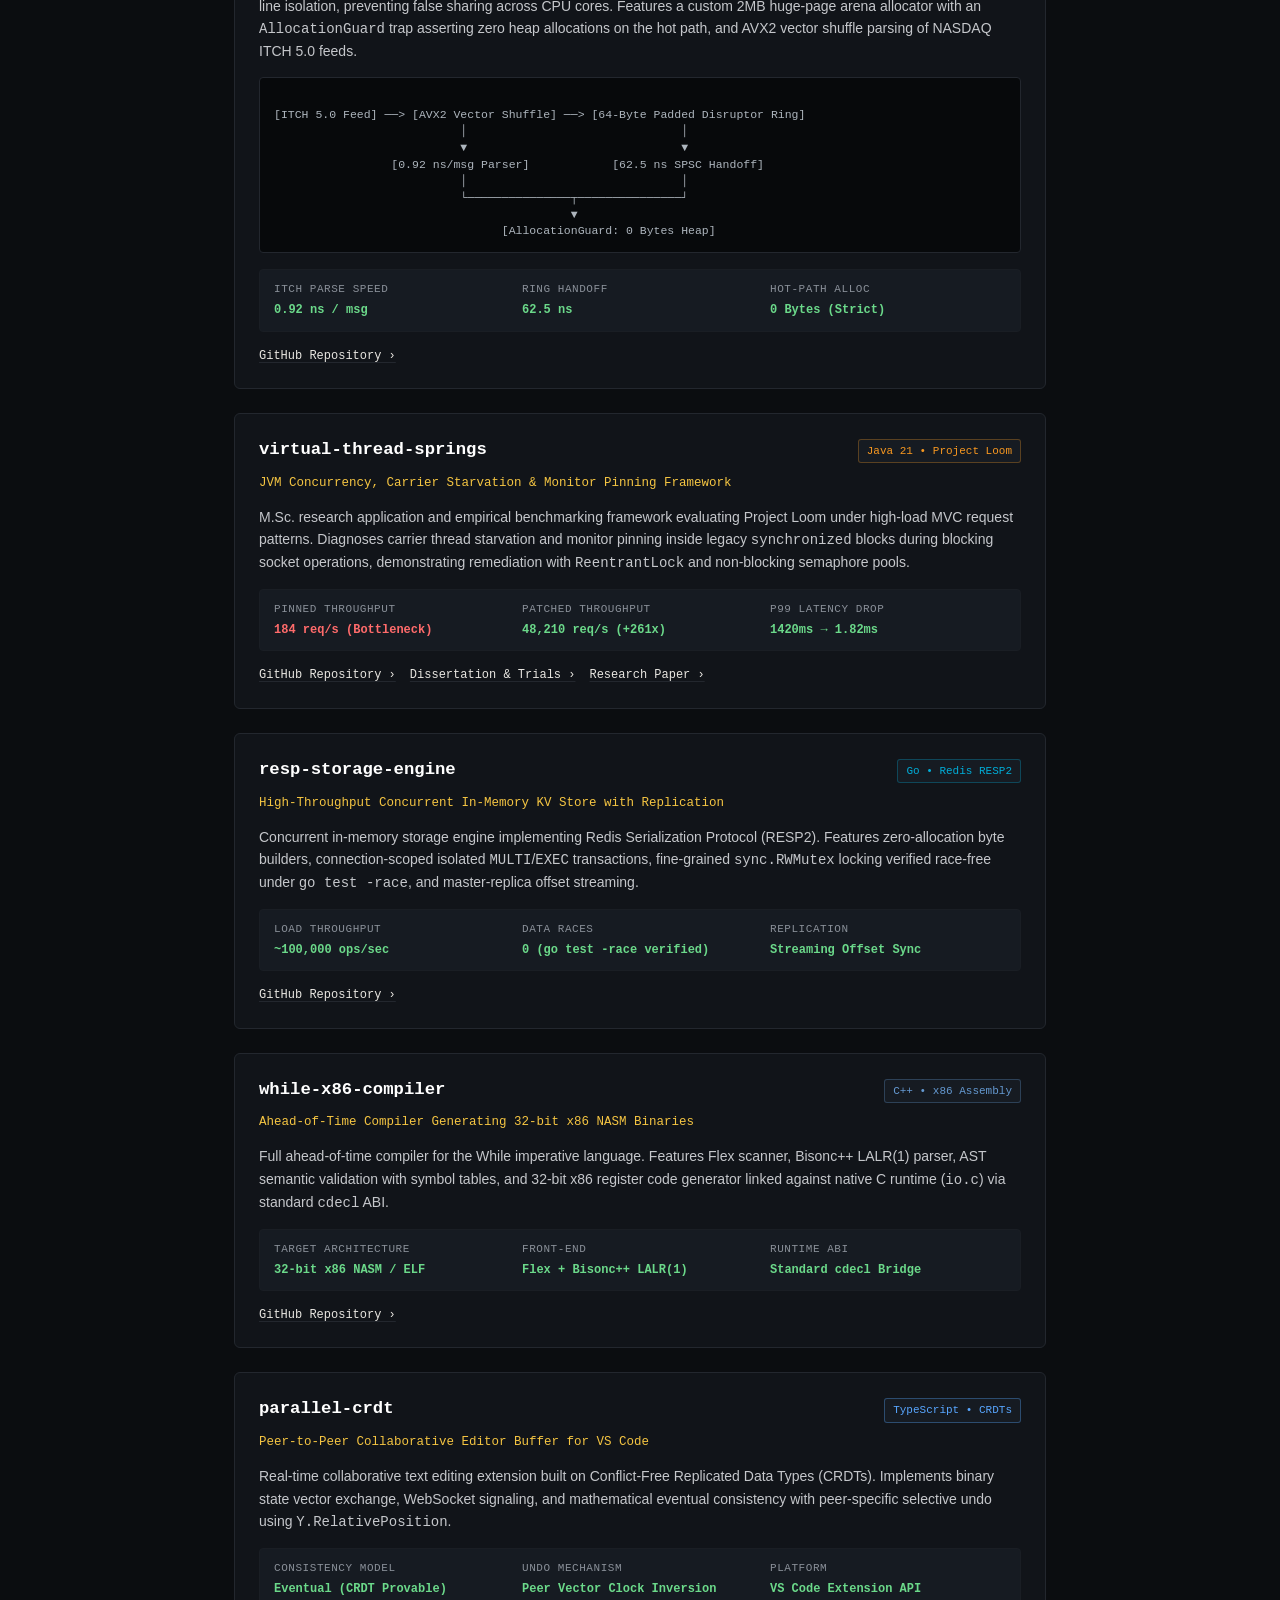
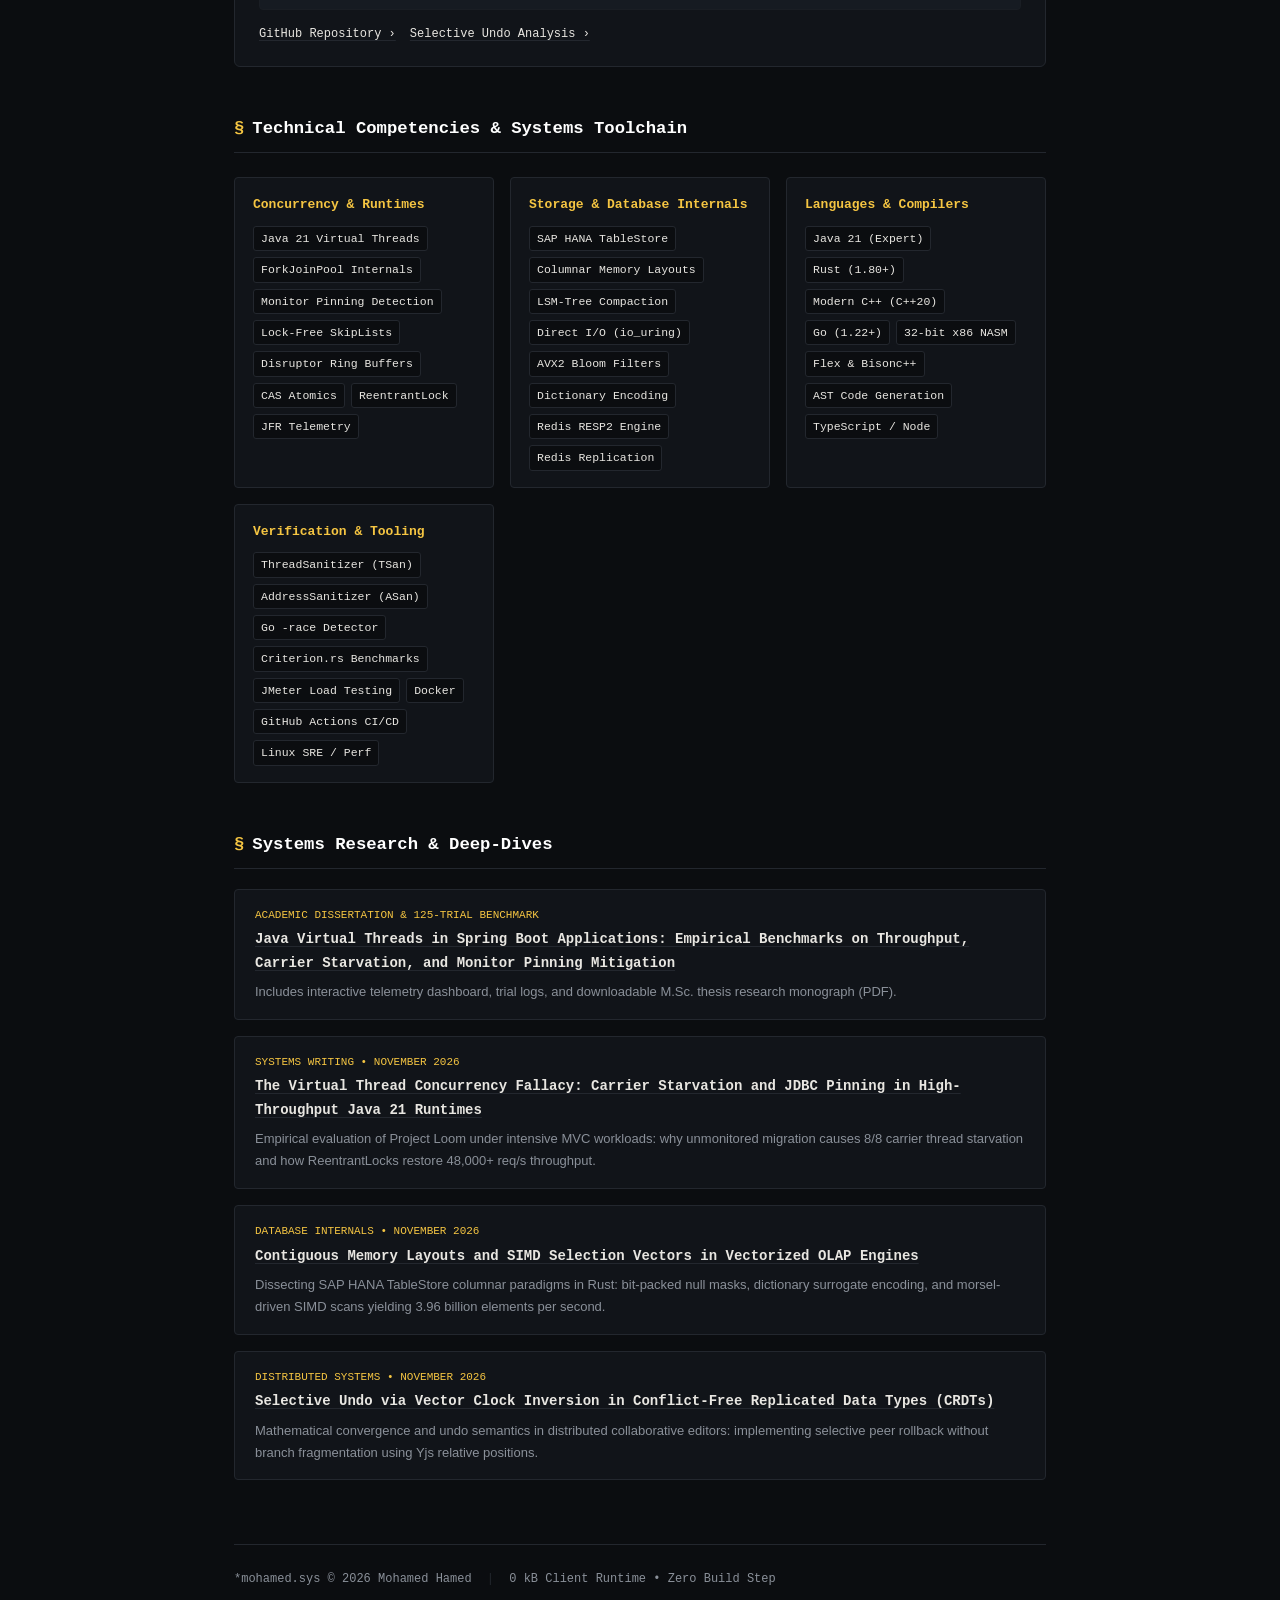
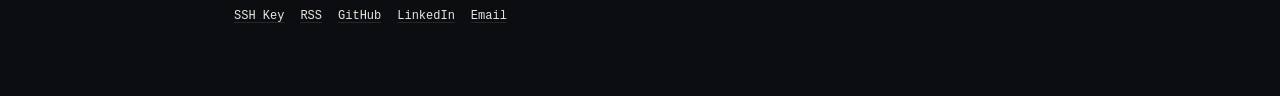
==== commit e4f41c03: "fix(portal): resolve code-block formatting, duplicate chart ticks, terminal looping, and meta tags" ====
--- a/index.html
+++ b/index.html
@@ -10,6 +10,10 @@
   <meta property="og:description" content="Senior Java &amp; Systems Concurrency Engineer. Platform &amp; HANA Ecosystem at SAP. M.Sc. Software Architecture at ELTE.">
   <meta property="og:type" content="website">
   <meta property="og:url" content="https://mohameddhamed.github.io/">
+  <meta name="twitter:card" content="summary">
+  <meta name="twitter:title" content="*mohamed.sys — Mohamed Hamed">
+  <meta name="twitter:description" content="Senior Java &amp; Systems Concurrency Engineer. Platform &amp; HANA Ecosystem at SAP. M.Sc. Software Architecture at ELTE.">
+  <link rel="canonical" href="https://mohameddhamed.github.io/">
   <link rel="icon" type="image/svg+xml" href="favicon.svg">
   <link rel="alternate" type="application/rss+xml" title="*mohamed.sys RSS Feed" href="feed.xml">
   <link rel="stylesheet" href="assets/css/style.css">
@@ -67,6 +71,8 @@
           <div class="term-line t-prompt">mohamed@node-01:~$ ./patch-runtime --replace-synchronized-with-reentrant-locks</div>
           <div class="term-line t-ok">[2.30s] [OK  ] 0 carrier threads pinned. Non-blocking unpark active.</div>
           <div class="term-line t-ok">[2.60s] [OK  ] Throughput: 48,210 req/s (+261x) | P99: 1.82 ms | Heap: 34.2 MB</div>
+          <div class="term-line t-accent">[2.80s] [RESULT] Benchmark completed. Pinned P99=1420ms -&gt; Unpinned P99=1.82ms (780x latency drop).</div>
+          <div class="term-line"><span class="t-prompt">mohamed@node-01:~$ </span><span class="term-cursor"></span></div>
         </noscript>
       </div>
     </div>
@@ -495,7 +501,7 @@
           <a href="thesis/">Java Virtual Threads in Spring Boot Applications: Empirical Benchmarks on Throughput, Carrier Starvation, and Monitor Pinning Mitigation</a>
         </div>
         <div style="font-size: 13px; color: var(--muted); margin-top: 6px;">
-          Includes interactive telemetry dashboard, trial logs, and downloadable 97-page M.Sc. thesis monograph.
+          Includes interactive telemetry dashboard, trial logs, and downloadable M.Sc. thesis research monograph (PDF).
         </div>
       </div>
 
--- a/assets/css/style.css
+++ b/assets/css/style.css
@@ -212,11 +212,13 @@
   background: #111419;
   border-bottom: 1px solid var(--border);
   user-select: none;
+  gap: 12px;
 }
 
 .term-traffic-lights {
   display: flex;
   gap: 8px;
+  flex-shrink: 0;
 }
 
 .traffic-dot {
@@ -234,11 +236,17 @@
   font-family: var(--font-mono);
   font-size: 12px;
   color: var(--muted);
+  overflow: hidden;
+  text-overflow: ellipsis;
+  white-space: nowrap;
+  min-width: 0;
+  flex: 1;
+  text-align: center;
 }
 
 .term-btn {
   background: transparent;
-  border: none;
+  border: 1px solid transparent;
   font-family: var(--font-mono);
   font-size: 12px;
   color: var(--muted);
@@ -246,11 +254,13 @@
   padding: 2px 8px;
   border-radius: 3px;
   transition: all 0.15s ease;
+  flex-shrink: 0;
 }
 
 .term-btn:hover {
   color: var(--accent);
   background: var(--accent-subtle);
+  border-color: var(--accent);
 }
 
 .term-body {
@@ -261,9 +271,12 @@
   line-height: 1.62;
   color: var(--fg);
   overflow-x: auto;
+  overflow-y: auto;
   white-space: pre-wrap;
   word-break: break-all;
   min-height: 290px;
+  max-height: 520px;
+  scroll-behavior: smooth;
 }
 
 .term-line {
@@ -451,7 +464,7 @@
 .project-badge.lang-java { color: #f89820; border-color: rgba(248, 152, 32, 0.3); }
 .project-badge.lang-cpp { color: #659ad2; border-color: rgba(101, 154, 210, 0.3); }
 .project-badge.lang-go { color: #00add8; border-color: rgba(0, 173, 216, 0.3); }
-.project-badge.lang-ts { color: #3178c6; border-color: rgba(49, 120, 198, 0.3); }
+.project-badge.lang-ts { color: #58a6ff; border-color: rgba(88, 166, 255, 0.35); }
 
 .project-tagline {
   font-family: var(--font-mono);
@@ -566,6 +579,7 @@
 /* Academic Data Table */
 .table-wrapper {
   overflow-x: auto;
+  -webkit-overflow-scrolling: touch;
   margin: 20px 0 32px 0;
   border: 1px solid var(--border);
   border-radius: 4px;
@@ -691,6 +705,8 @@
   font-size: 12.5px;
   line-height: 1.55;
   overflow-x: auto;
+  white-space: pre;
+  -webkit-overflow-scrolling: touch;
   color: #e0e0e0;
 }
 
@@ -749,6 +765,32 @@
   width: 100%;
   height: auto;
   display: block;
+}
+
+.chart-bar-group {
+  outline: none;
+  cursor: pointer;
+}
+
+.chart-bar-group:hover rect,
+.chart-bar-group:focus-visible rect {
+  opacity: 1;
+  filter: brightness(1.2);
+  stroke: var(--fg-bright);
+  stroke-width: 1.5;
+}
+
+/* Accessibility Focus Rings */
+:focus-visible {
+  outline: 2px solid var(--accent);
+  outline-offset: 2px;
+}
+
+.term-btn:focus-visible,
+.filter-btn:focus-visible,
+.term-link:focus-visible {
+  outline: 2px solid var(--accent);
+  outline-offset: 2px;
 }
 
 /* Footer Section */
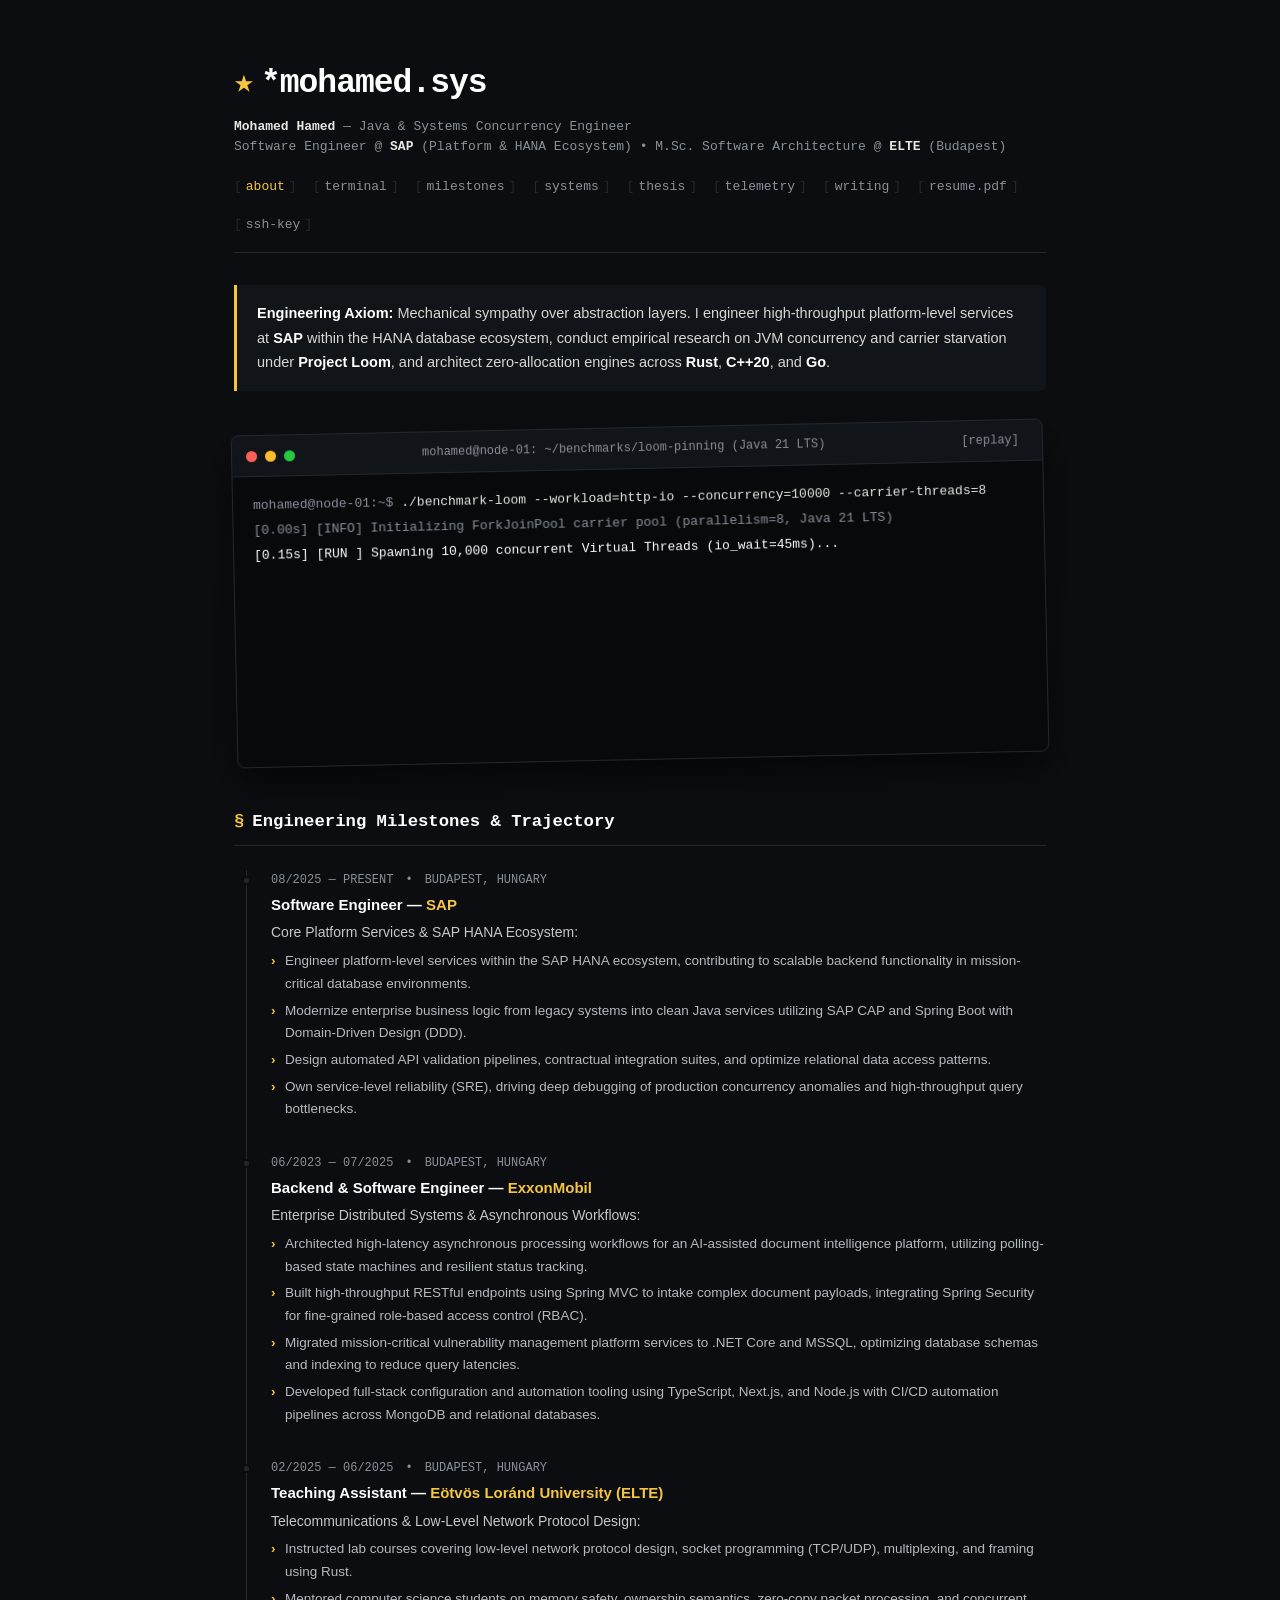
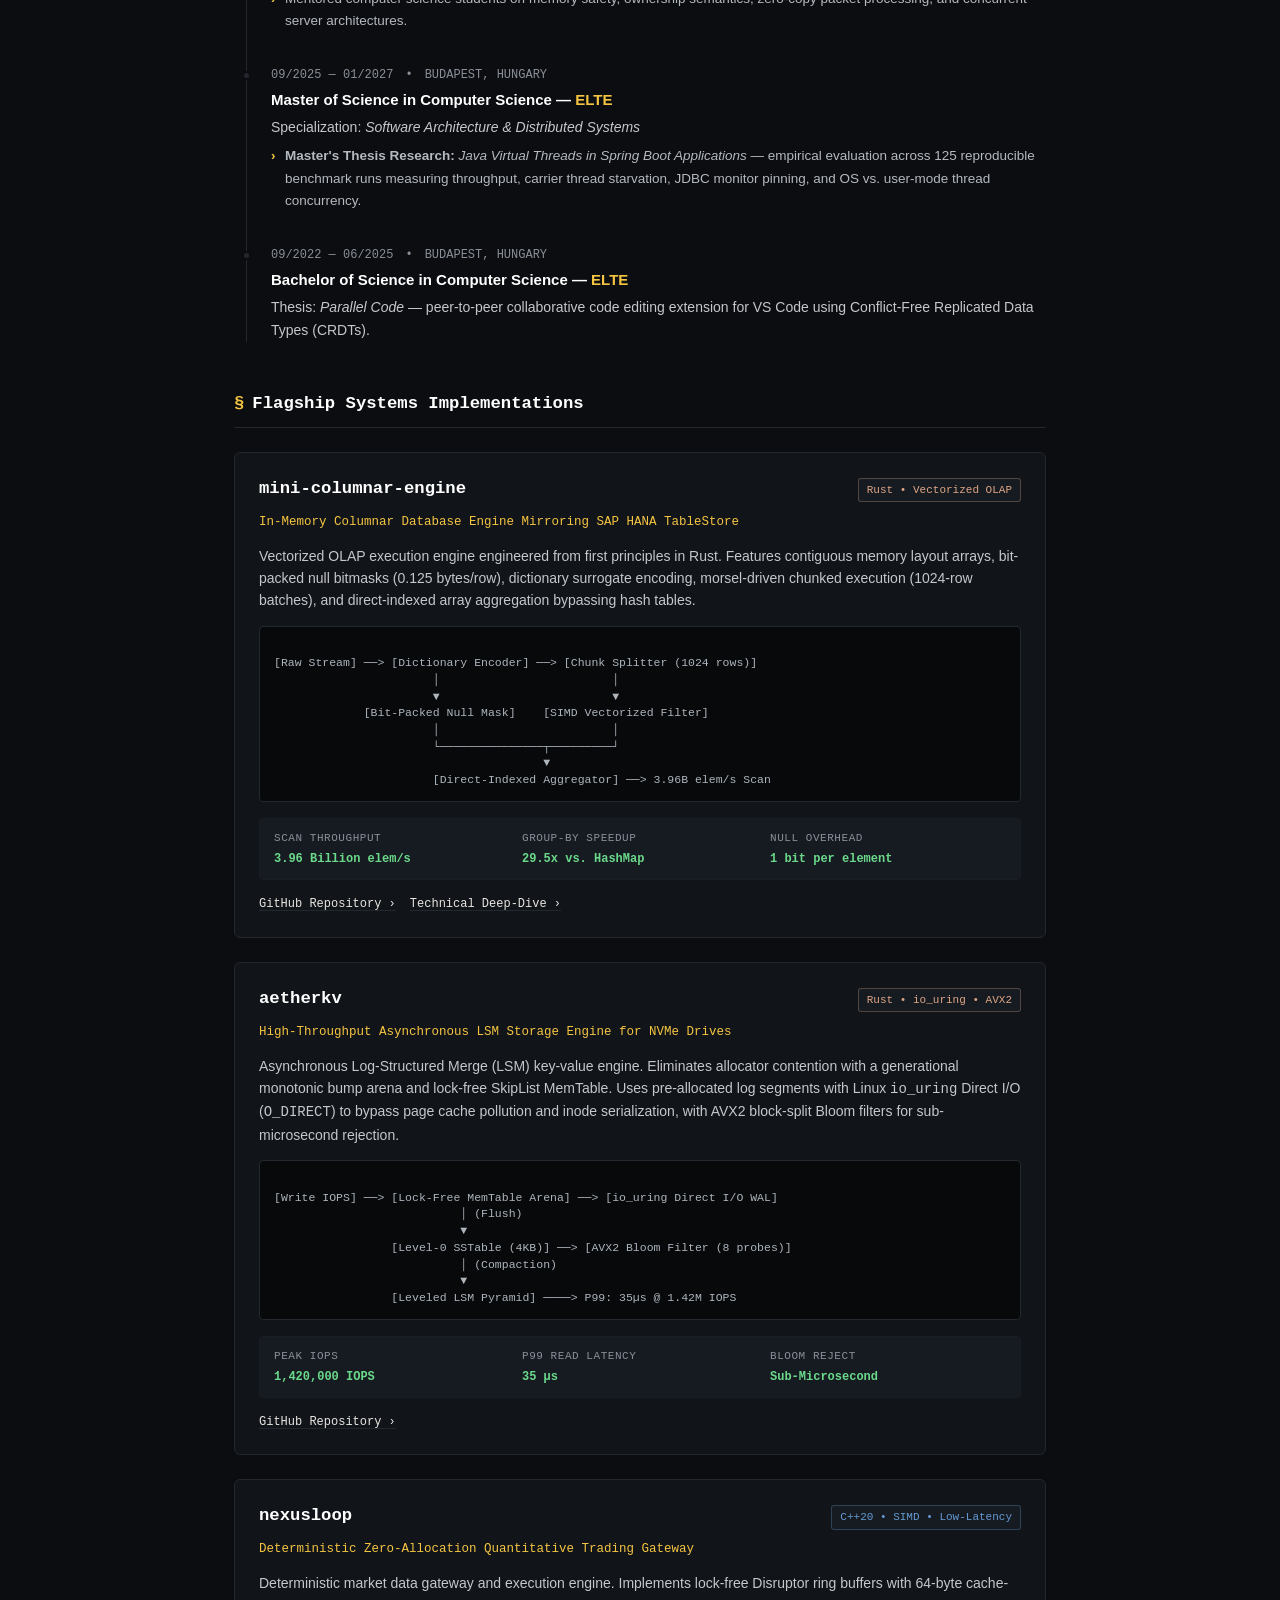
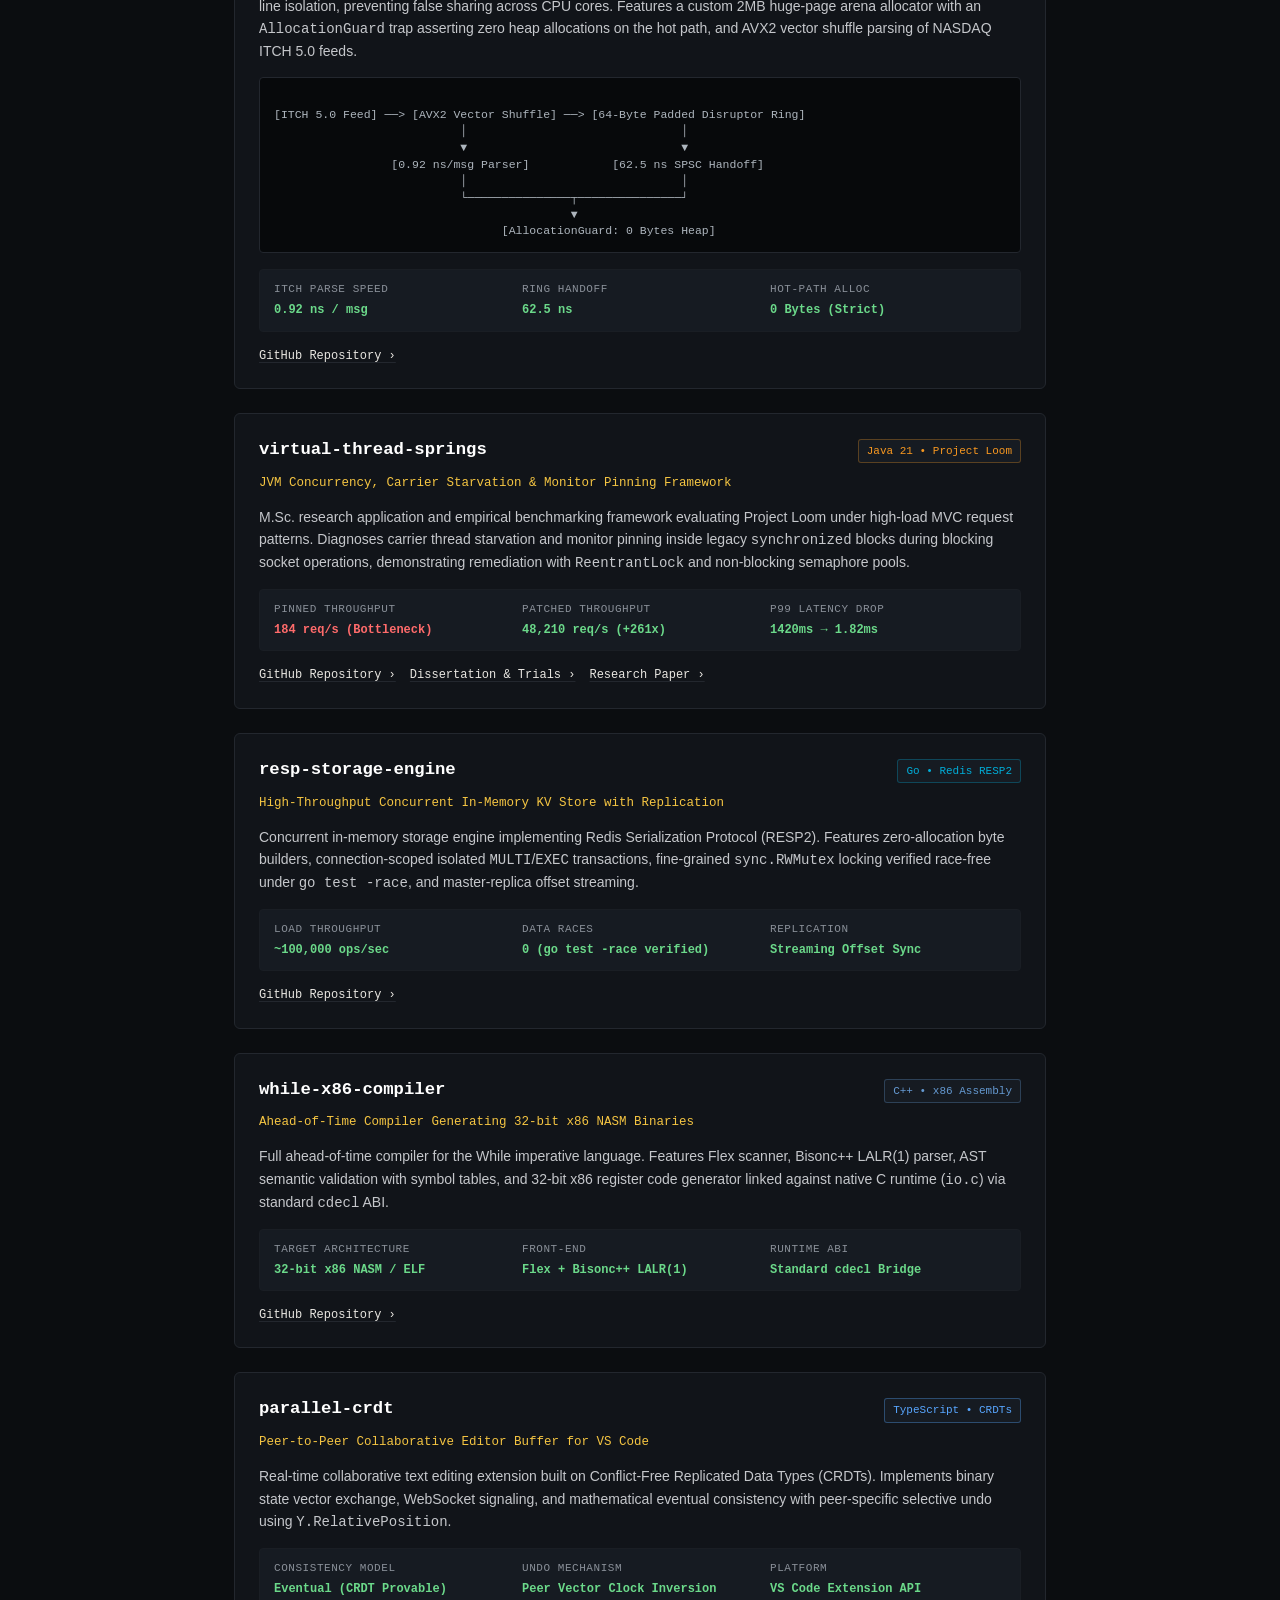
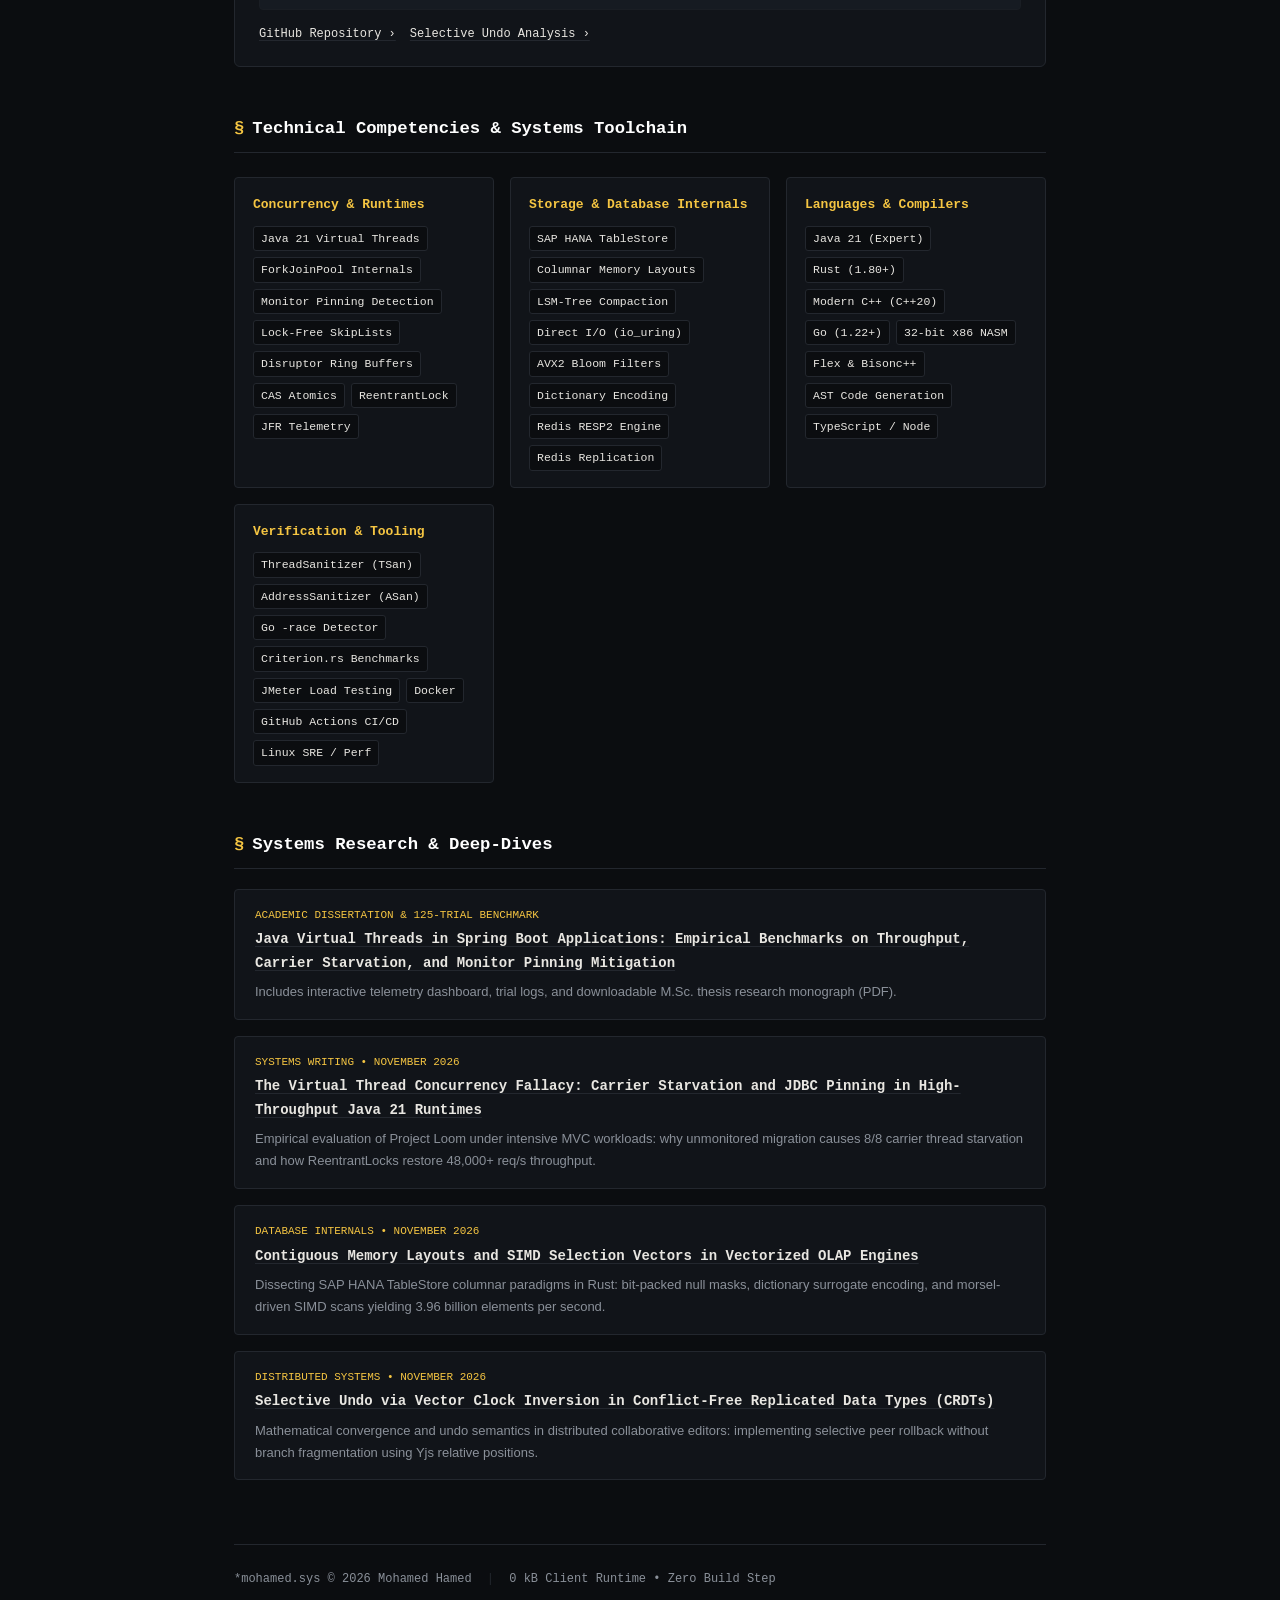
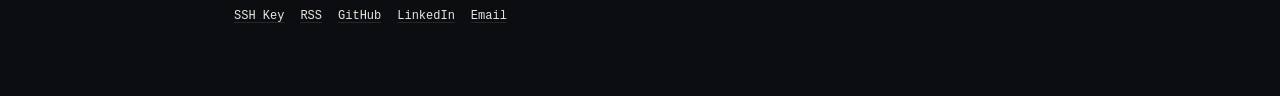
==== commit 4e408f7e: "fix: remove Senior from title in header and metadata" ====
--- a/index.html
+++ b/index.html
@@ -7,12 +7,12 @@
   <meta name="description" content="Personal systems engineering research portal for Mohamed Hamed. Core platform engineering at SAP HANA, JVM concurrency research (Project Loom), in-memory databases, and low-latency systems.">
   <meta name="author" content="Mohamed Hamed">
   <meta property="og:title" content="*mohamed.sys — Mohamed Hamed">
-  <meta property="og:description" content="Senior Java &amp; Systems Concurrency Engineer. Platform &amp; HANA Ecosystem at SAP. M.Sc. Software Architecture at ELTE.">
+  <meta property="og:description" content="Java &amp; Systems Concurrency Engineer. Platform &amp; HANA Ecosystem at SAP. M.Sc. Software Architecture at ELTE.">
   <meta property="og:type" content="website">
   <meta property="og:url" content="https://mohameddhamed.github.io/">
   <meta name="twitter:card" content="summary">
   <meta name="twitter:title" content="*mohamed.sys — Mohamed Hamed">
-  <meta name="twitter:description" content="Senior Java &amp; Systems Concurrency Engineer. Platform &amp; HANA Ecosystem at SAP. M.Sc. Software Architecture at ELTE.">
+  <meta name="twitter:description" content="Java &amp; Systems Concurrency Engineer. Platform &amp; HANA Ecosystem at SAP. M.Sc. Software Architecture at ELTE.">
   <link rel="canonical" href="https://mohameddhamed.github.io/">
   <link rel="icon" type="image/svg+xml" href="favicon.svg">
   <link rel="alternate" type="application/rss+xml" title="*mohamed.sys RSS Feed" href="feed.xml">
@@ -26,7 +26,7 @@
       <span class="star-accent">★</span> *mohamed.sys
     </h1>
     <div class="sys-subtitle">
-      <span class="hl">Mohamed Hamed</span> — Senior Java &amp; Systems Concurrency Engineer<br>
+      <span class="hl">Mohamed Hamed</span> — Java &amp; Systems Concurrency Engineer<br>
       Software Engineer @ <span class="hl">SAP</span> (Platform &amp; HANA Ecosystem) • M.Sc. Software Architecture @ <span class="hl">ELTE</span> (Budapest)
     </div>
 
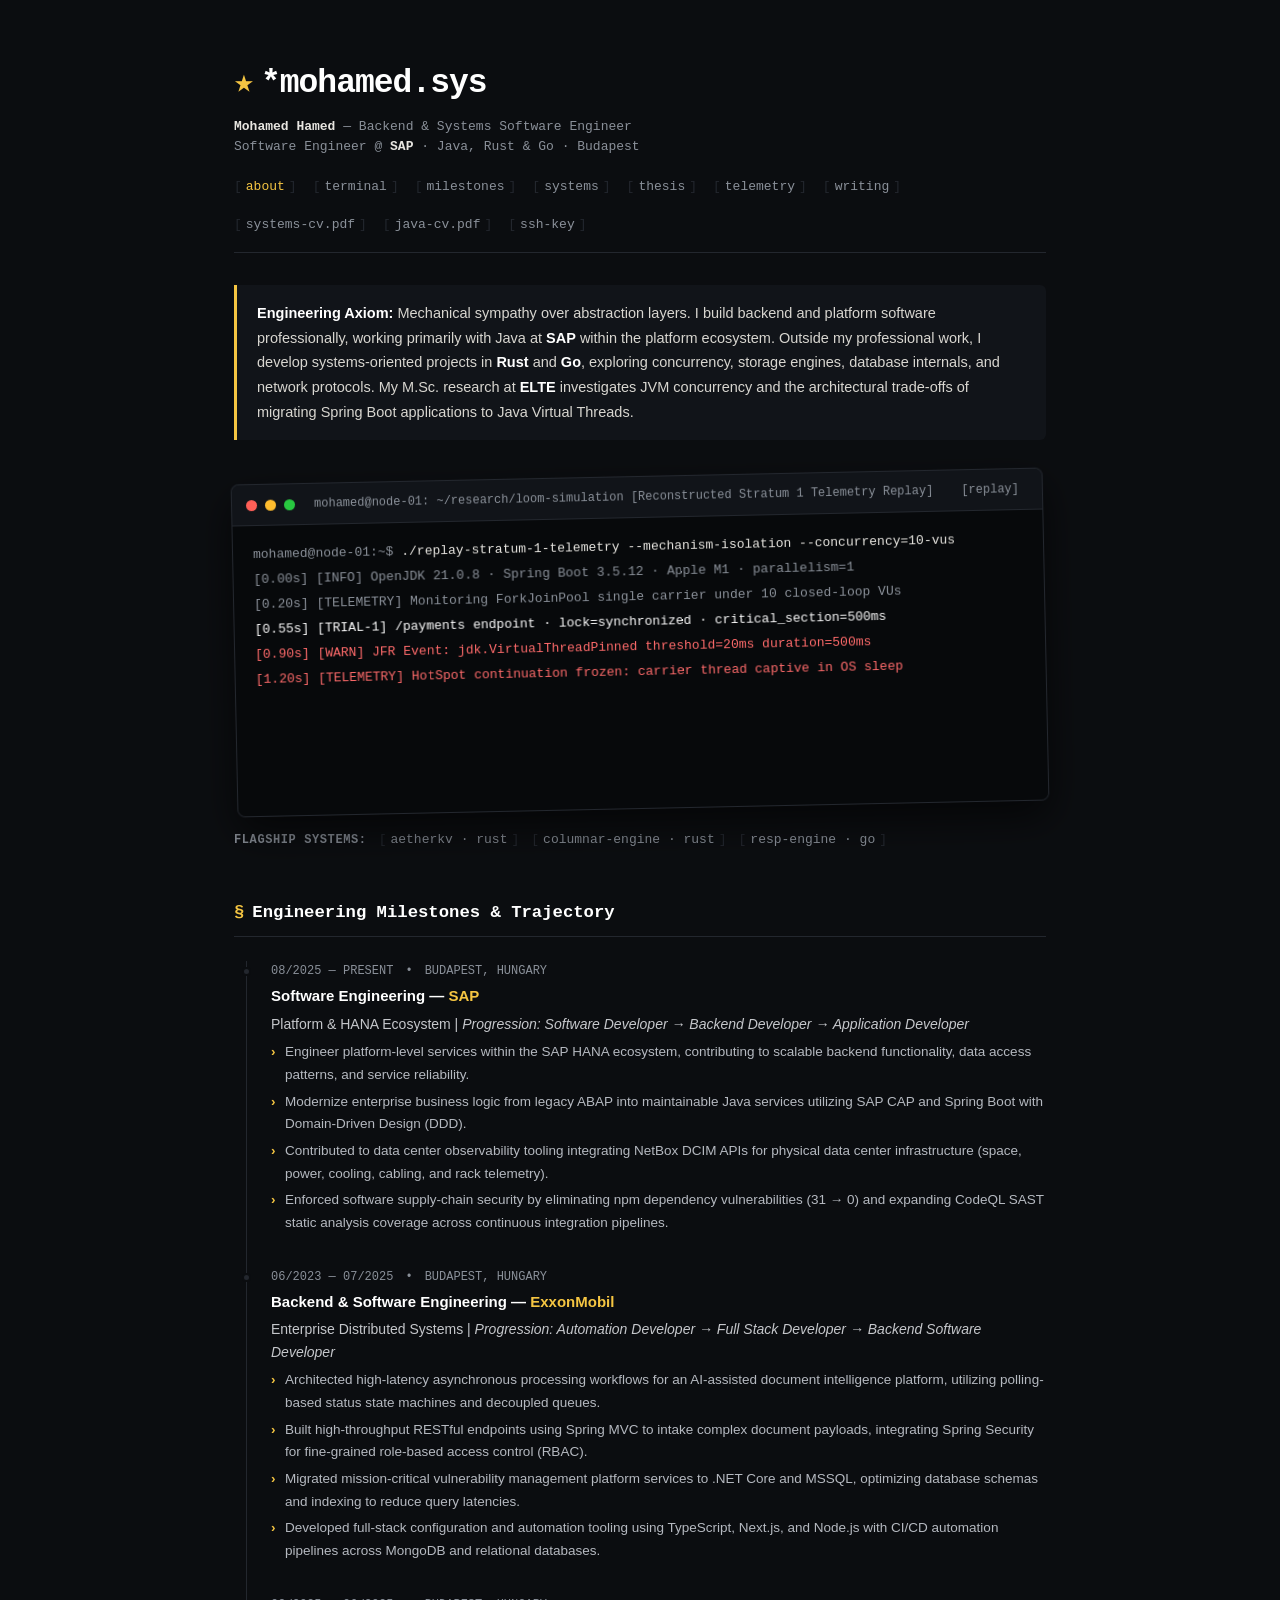
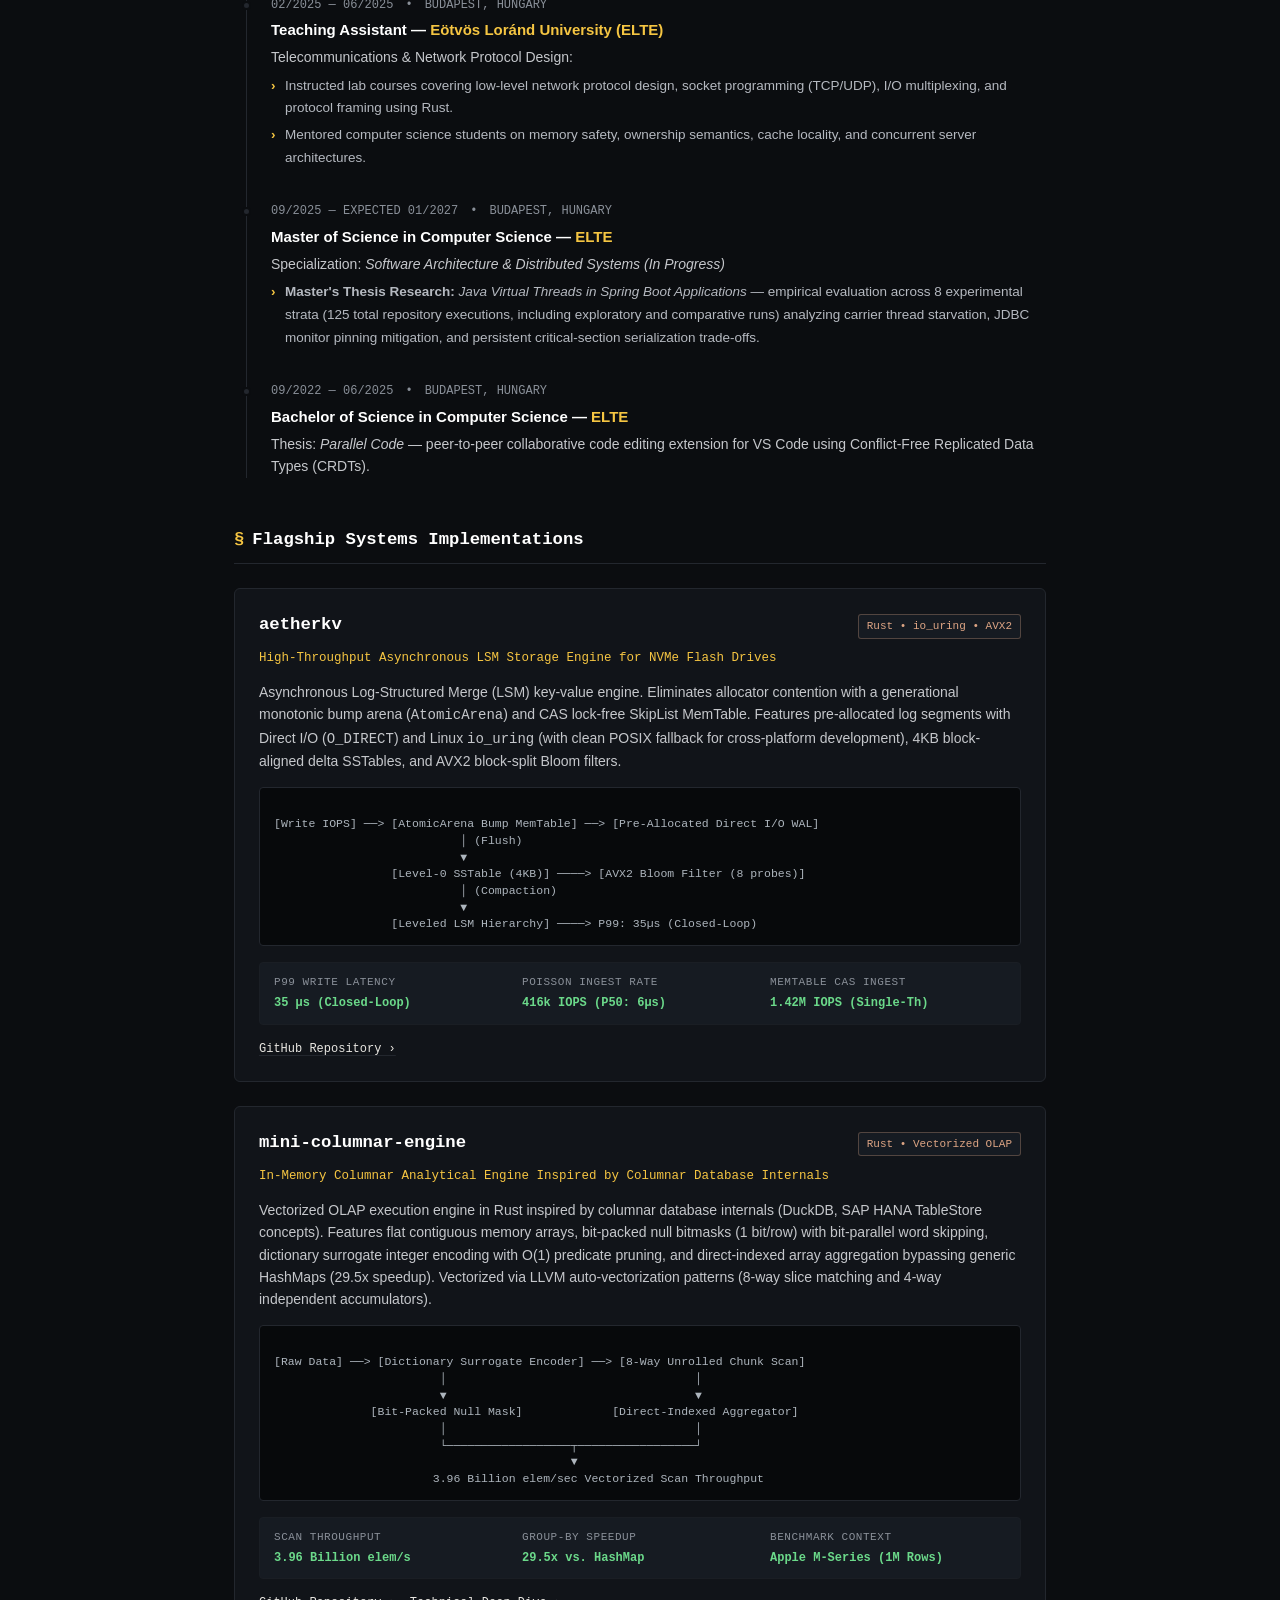
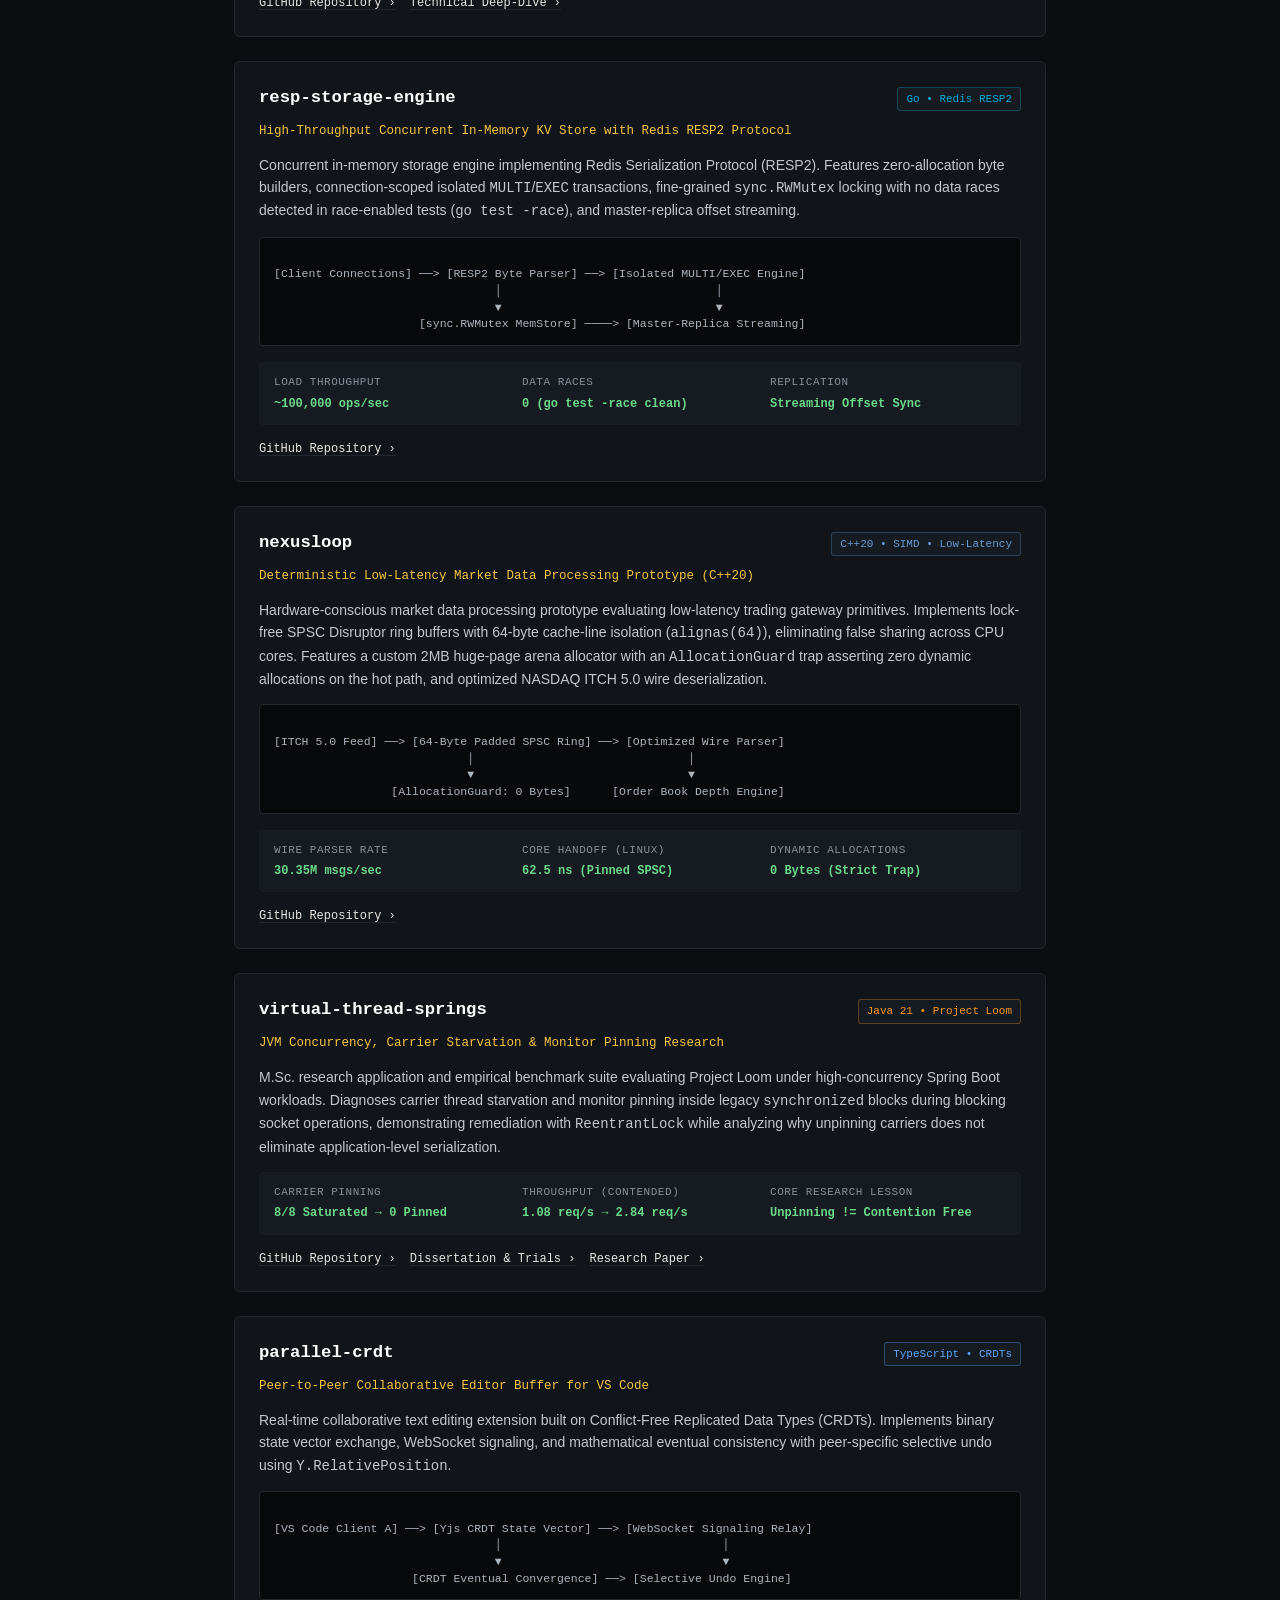
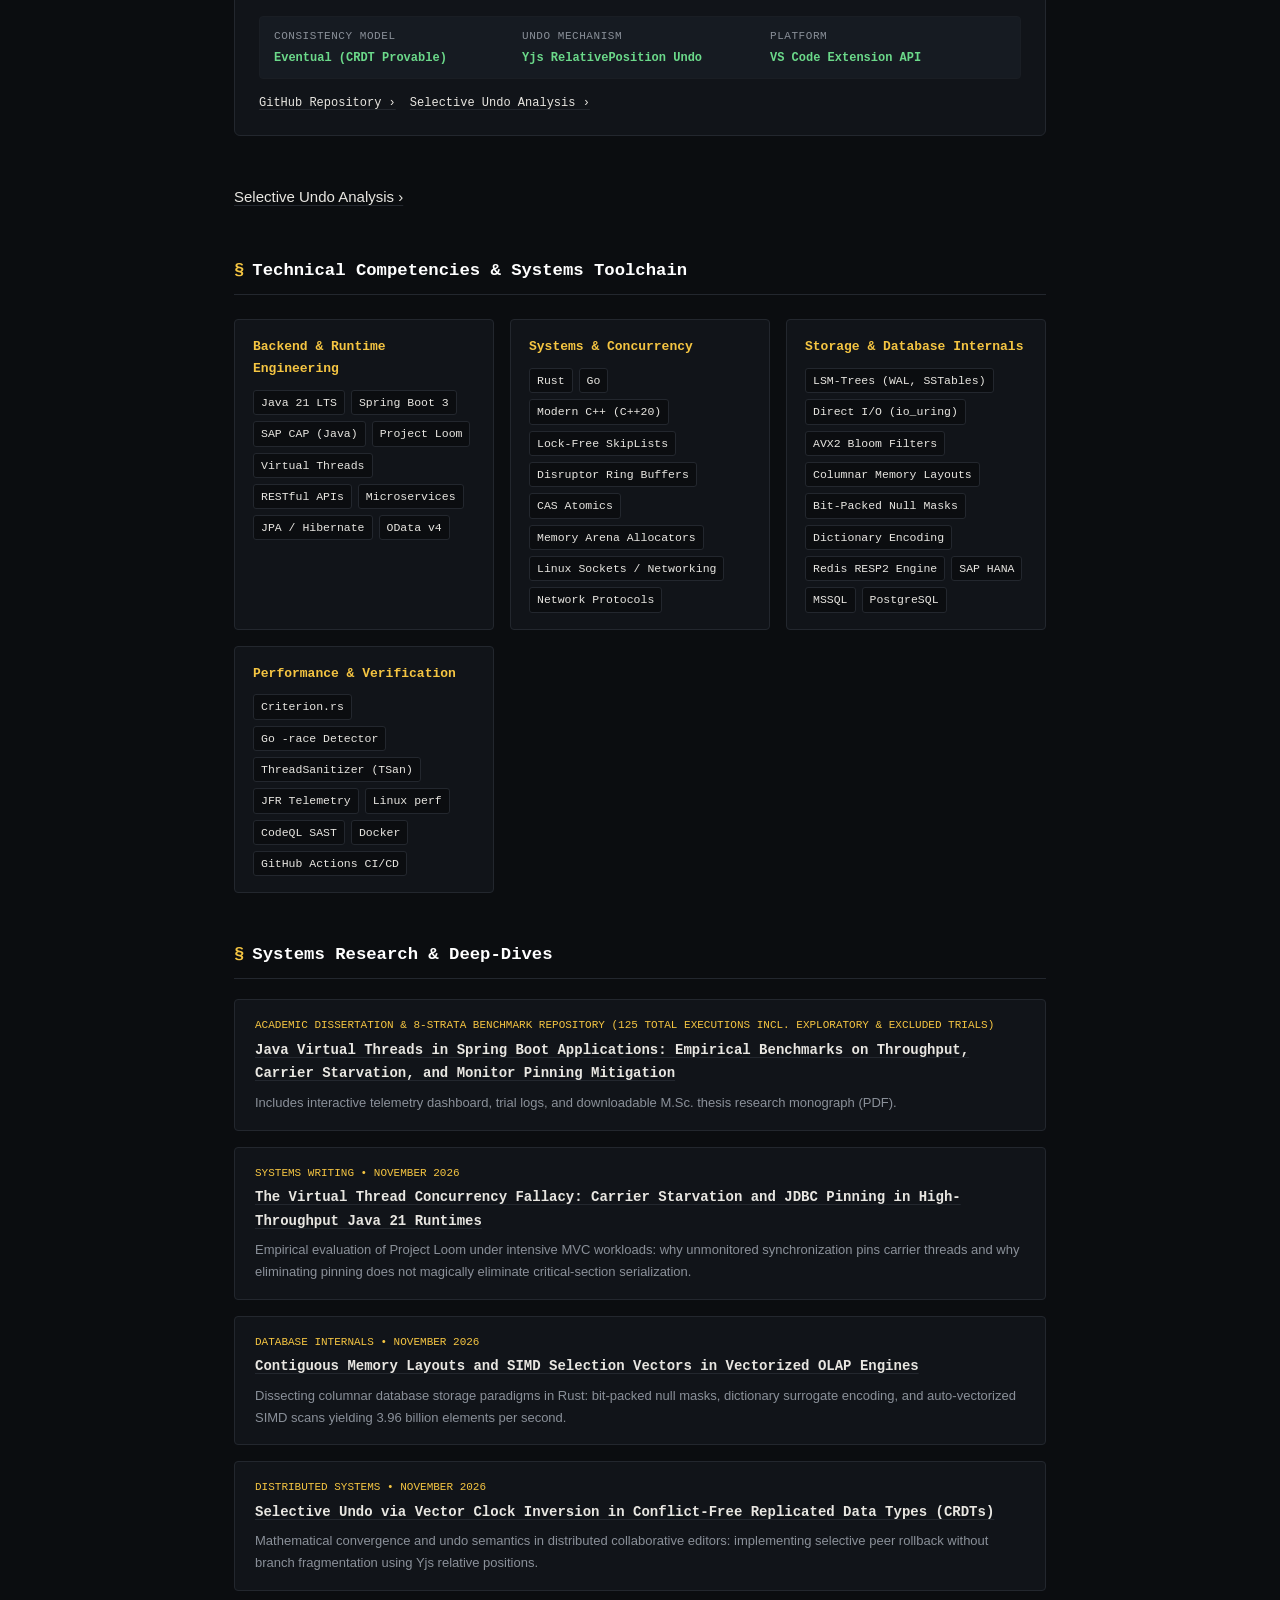
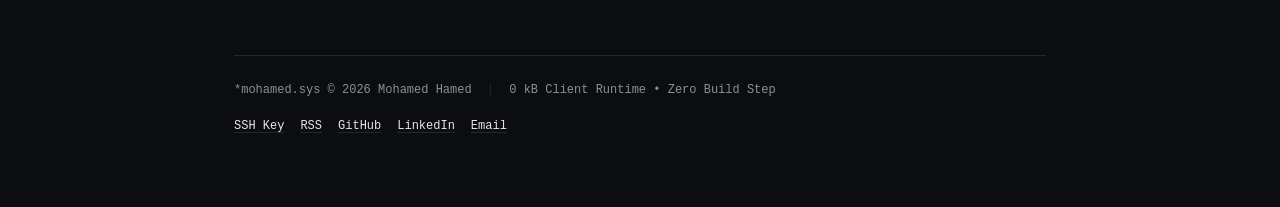
==== commit 8990903f: "feat(rebrand): resolve mobile responsiveness, calibrate systems telemetry, and update dual CVs" ====
--- a/index.html
+++ b/index.html
@@ -4,15 +4,15 @@
   <meta charset="UTF-8">
   <meta name="viewport" content="width=device-width, initial-scale=1.0">
   <title>*mohamed.sys — Systems &amp; Concurrency Engineering Portal</title>
-  <meta name="description" content="Personal systems engineering research portal for Mohamed Hamed. Core platform engineering at SAP HANA, JVM concurrency research (Project Loom), in-memory databases, and low-latency systems.">
+  <meta name="description" content="Personal systems engineering research portal for Mohamed Hamed. Software Engineer at SAP, independent systems programming in Rust and Go, and JVM concurrency research on Project Loom.">
   <meta name="author" content="Mohamed Hamed">
   <meta property="og:title" content="*mohamed.sys — Mohamed Hamed">
-  <meta property="og:description" content="Java &amp; Systems Concurrency Engineer. Platform &amp; HANA Ecosystem at SAP. M.Sc. Software Architecture at ELTE.">
+  <meta property="og:description" content="Backend &amp; Systems Software Engineer. Software Engineer @ SAP · Java, Rust &amp; Go. M.Sc. Software Architecture @ ELTE.">
   <meta property="og:type" content="website">
   <meta property="og:url" content="https://mohameddhamed.github.io/">
   <meta name="twitter:card" content="summary">
   <meta name="twitter:title" content="*mohamed.sys — Mohamed Hamed">
-  <meta name="twitter:description" content="Java &amp; Systems Concurrency Engineer. Platform &amp; HANA Ecosystem at SAP. M.Sc. Software Architecture at ELTE.">
+  <meta name="twitter:description" content="Backend &amp; Systems Software Engineer. Software Engineer @ SAP · Java, Rust &amp; Go. M.Sc. Software Architecture @ ELTE.">
   <link rel="canonical" href="https://mohameddhamed.github.io/">
   <link rel="icon" type="image/svg+xml" href="favicon.svg">
   <link rel="alternate" type="application/rss+xml" title="*mohamed.sys RSS Feed" href="feed.xml">
@@ -26,8 +26,8 @@
       <span class="star-accent">★</span> *mohamed.sys
     </h1>
     <div class="sys-subtitle">
-      <span class="hl">Mohamed Hamed</span> — Java &amp; Systems Concurrency Engineer<br>
-      Software Engineer @ <span class="hl">SAP</span> (Platform &amp; HANA Ecosystem) • M.Sc. Software Architecture @ <span class="hl">ELTE</span> (Budapest)
+      <span class="hl">Mohamed Hamed</span> — Backend &amp; Systems Software Engineer<br>
+      Software Engineer @ <span class="hl">SAP</span> · Java, Rust &amp; Go · Budapest
     </div>
 
     <!-- Navigation Bar -->
@@ -39,14 +39,15 @@
       <a href="thesis/" class="term-link"><span class="bracket">[</span>thesis<span class="bracket">]</span></a>
       <a href="thesis/research-dashboard.html" class="term-link"><span class="bracket">[</span>telemetry<span class="bracket">]</span></a>
       <a href="writing/" class="term-link"><span class="bracket">[</span>writing<span class="bracket">]</span></a>
-      <a href="assets/pdf/resume-mohamed-hamed.pdf" target="_blank" class="term-link"><span class="bracket">[</span>resume.pdf<span class="bracket">]</span></a>
+      <a href="assets/pdf/Mohamed_Hamed_Resume_Systems.pdf" target="_blank" class="term-link"><span class="bracket">[</span>systems-cv.pdf<span class="bracket">]</span></a>
+      <a href="assets/pdf/Mohamed_Hamed_Resume_Java.pdf" target="_blank" class="term-link"><span class="bracket">[</span>java-cv.pdf<span class="bracket">]</span></a>
       <a href="key.pub" class="term-link"><span class="bracket">[</span>ssh-key<span class="bracket">]</span></a>
     </nav>
   </header>
 
   <!-- Systems Callout / Philosophy -->
   <aside class="systems-callout">
-    <strong>Engineering Axiom:</strong> Mechanical sympathy over abstraction layers. I engineer high-throughput platform-level services at <strong>SAP</strong> within the HANA database ecosystem, conduct empirical research on JVM concurrency and carrier starvation under <strong>Project Loom</strong>, and architect zero-allocation engines across <strong>Rust</strong>, <strong>C++20</strong>, and <strong>Go</strong>.
+    <strong>Engineering Axiom:</strong> Mechanical sympathy over abstraction layers. I build backend and platform software professionally, working primarily with Java at <strong>SAP</strong> within the platform ecosystem. Outside my professional work, I develop systems-oriented projects in <strong>Rust</strong> and <strong>Go</strong>, exploring concurrency, storage engines, database internals, and network protocols. My M.Sc. research at <strong>ELTE</strong> investigates JVM concurrency and the architectural trade-offs of migrating Spring Boot applications to Java Virtual Threads.
   </aside>
 
   <!-- Terminal Component Window -->
@@ -58,24 +59,37 @@
           <span class="traffic-dot traffic-yellow"></span>
           <span class="traffic-dot traffic-green"></span>
         </div>
-        <div class="term-title">mohamed@node-01: ~/benchmarks/loom-pinning (Java 21 LTS)</div>
-        <button id="terminal-replay-btn" class="term-btn" title="Replay terminal simulation">[replay]</button>
+        <div class="term-title">mohamed@node-01: ~/research/loom-simulation [Reconstructed Stratum 1 Telemetry Replay]</div>
+        <button id="terminal-replay-btn" class="term-btn" title="Replay telemetry simulation">[replay]</button>
       </div>
       <div id="terminal-content" class="term-body" aria-live="polite">
         <!-- Managed dynamically by terminal.js -->
         <noscript>
-          <div class="term-line t-prompt">mohamed@node-01:~$ ./benchmark-loom --workload=http-io --concurrency=10000 --carrier-threads=8</div>
-          <div class="term-line t-muted">[0.00s] [INFO] Initializing ForkJoinPool carrier pool (parallelism=8, Java 21 LTS)</div>
-          <div class="term-line t-bad">[0.70s] [WARN] JFR Event: jdk.VirtualThreadPinned duration=42.1ms carrier=ForkJoinPool-1-worker-3</div>
-          <div class="term-line t-bad">[1.10s] [WARN] Carrier pool saturation: 8/8 carriers pinned. Throughput: 184 req/s | P99: 1,420 ms</div>
+          <div class="term-line t-prompt">mohamed@node-01:~$ ./replay-stratum-1-telemetry --mechanism-isolation --concurrency=10-vus</div>
+          <div class="term-line t-muted">[0.00s] [INFO] OpenJDK 21.0.8 · Spring Boot 3.5.12 · Apple M1 · parallelism=1</div>
+          <div class="term-line t-muted">[0.20s] [TELEMETRY] Monitoring ForkJoinPool single carrier under 10 closed-loop VUs</div>
+          <div class="term-line t-fg">[0.55s] [TRIAL-1] /payments endpoint · lock=synchronized · critical_section=500ms</div>
+          <div class="term-line t-bad">[0.90s] [WARN] JFR Event: jdk.VirtualThreadPinned threshold=20ms duration=500ms</div>
+          <div class="term-line t-bad">[1.20s] [TELEMETRY] HotSpot continuation frozen: carrier thread captive in OS sleep</div>
+          <div class="term-line t-bad">[1.50s] [MEASURED] Steady-state throughput: 1.97 req/s | p50 latency: 4,966.8 ms</div>
           <div class="term-line t-prompt">mohamed@node-01:~$ ./patch-runtime --replace-synchronized-with-reentrant-locks</div>
-          <div class="term-line t-ok">[2.30s] [OK  ] 0 carrier threads pinned. Non-blocking unpark active.</div>
-          <div class="term-line t-ok">[2.60s] [OK  ] Throughput: 48,210 req/s (+261x) | P99: 1.82 ms | Heap: 34.2 MB</div>
-          <div class="term-line t-accent">[2.80s] [RESULT] Benchmark completed. Pinned P99=1420ms -&gt; Unpinned P99=1.82ms (780x latency drop).</div>
+          <div class="term-line t-fg">[1.80s] [TRIAL-2] /payments endpoint · lock=ReentrantLock · critical_section=500ms</div>
+          <div class="term-line t-ok">[2.10s] [OK  ] JFR: 0 jdk.VirtualThreadPinned events. Fiber unmounts via LockSupport.park().</div>
+          <div class="term-line t-ok">[2.40s] [MEASURED] Carrier unpinned. Steady-state throughput: 1.96 req/s | p50: 4,982.0 ms</div>
+          <div class="term-line t-accent">[2.70s] [FINDING] Decoupling proof: throughput delta is 0.20%. Serialized critical-section capacity bound = 1/0.500s = 2.0 req/s.</div>
+          <div class="term-line t-accent">[2.90s] [CONCLUSION] Unpinning carriers restores thread scheduling, but mutual exclusion preserves queueing.</div>
           <div class="term-line"><span class="t-prompt">mohamed@node-01:~$ </span><span class="term-cursor"></span></div>
         </noscript>
       </div>
     </div>
+
+    <!-- Flagship Systems Quick Links for Recruiters -->
+    <nav class="flagship-quick-links" aria-label="Flagship Systems Projects">
+      <span class="quick-link-label">Flagship Systems:</span>
+      <a href="#aetherkv" class="term-link"><span class="bracket">[</span>aetherkv &middot; rust<span class="bracket">]</span></a>
+      <a href="#mini-columnar-engine" class="term-link"><span class="bracket">[</span>columnar-engine &middot; rust<span class="bracket">]</span></a>
+      <a href="#resp-storage-engine" class="term-link"><span class="bracket">[</span>resp-engine &middot; go<span class="bracket">]</span></a>
+    </nav>
   </section>
 
   <!-- Milestone Timeline Rail -->
@@ -90,15 +104,15 @@
           <span>•</span>
           <span>BUDAPEST, HUNGARY</span>
         </div>
-        <div class="milestone-role">Software Engineer — <span class="milestone-company">SAP</span></div>
+        <div class="milestone-role">Software Engineering — <span class="milestone-company">SAP</span></div>
         <div class="milestone-desc">
-          Core Platform Services &amp; SAP HANA Ecosystem:
+          Platform &amp; HANA Ecosystem | <em>Progression: Software Developer &rarr; Backend Developer &rarr; Application Developer</em>
         </div>
         <ul class="milestone-bullets">
-          <li>Engineer platform-level services within the SAP HANA ecosystem, contributing to scalable backend functionality in mission-critical database environments.</li>
-          <li>Modernize enterprise business logic from legacy systems into clean Java services utilizing SAP CAP and Spring Boot with Domain-Driven Design (DDD).</li>
-          <li>Design automated API validation pipelines, contractual integration suites, and optimize relational data access patterns.</li>
-          <li>Own service-level reliability (SRE), driving deep debugging of production concurrency anomalies and high-throughput query bottlenecks.</li>
+          <li>Engineer platform-level services within the SAP HANA ecosystem, contributing to scalable backend functionality, data access patterns, and service reliability.</li>
+          <li>Modernize enterprise business logic from legacy ABAP into maintainable Java services utilizing SAP CAP and Spring Boot with Domain-Driven Design (DDD).</li>
+          <li>Contributed to data center observability tooling integrating NetBox DCIM APIs for physical data center infrastructure (space, power, cooling, cabling, and rack telemetry).</li>
+          <li>Enforced software supply-chain security by eliminating npm dependency vulnerabilities (31 &rarr; 0) and expanding CodeQL SAST static analysis coverage across continuous integration pipelines.</li>
         </ul>
       </article>
 
@@ -109,12 +123,12 @@
           <span>•</span>
           <span>BUDAPEST, HUNGARY</span>
         </div>
-        <div class="milestone-role">Backend &amp; Software Engineer — <span class="milestone-company">ExxonMobil</span></div>
+        <div class="milestone-role">Backend &amp; Software Engineering — <span class="milestone-company">ExxonMobil</span></div>
         <div class="milestone-desc">
-          Enterprise Distributed Systems &amp; Asynchronous Workflows:
+          Enterprise Distributed Systems | <em>Progression: Automation Developer &rarr; Full Stack Developer &rarr; Backend Software Developer</em>
         </div>
         <ul class="milestone-bullets">
-          <li>Architected high-latency asynchronous processing workflows for an AI-assisted document intelligence platform, utilizing polling-based state machines and resilient status tracking.</li>
+          <li>Architected high-latency asynchronous processing workflows for an AI-assisted document intelligence platform, utilizing polling-based status state machines and decoupled queues.</li>
           <li>Built high-throughput RESTful endpoints using Spring MVC to intake complex document payloads, integrating Spring Security for fine-grained role-based access control (RBAC).</li>
           <li>Migrated mission-critical vulnerability management platform services to .NET Core and MSSQL, optimizing database schemas and indexing to reduce query latencies.</li>
           <li>Developed full-stack configuration and automation tooling using TypeScript, Next.js, and Node.js with CI/CD automation pipelines across MongoDB and relational databases.</li>
@@ -130,27 +144,27 @@
         </div>
         <div class="milestone-role">Teaching Assistant — <span class="milestone-company">Eötvös Loránd University (ELTE)</span></div>
         <div class="milestone-desc">
-          Telecommunications &amp; Low-Level Network Protocol Design:
+          Telecommunications &amp; Network Protocol Design:
         </div>
         <ul class="milestone-bullets">
-          <li>Instructed lab courses covering low-level network protocol design, socket programming (TCP/UDP), multiplexing, and framing using Rust.</li>
-          <li>Mentored computer science students on memory safety, ownership semantics, zero-copy packet processing, and concurrent server architectures.</li>
+          <li>Instructed lab courses covering low-level network protocol design, socket programming (TCP/UDP), I/O multiplexing, and protocol framing using Rust.</li>
+          <li>Mentored computer science students on memory safety, ownership semantics, cache locality, and concurrent server architectures.</li>
         </ul>
       </article>
 
       <!-- M.Sc. Degree -->
       <article class="milestone-item">
         <div class="milestone-meta">
-          <span>09/2025 — 01/2027</span>
+          <span>09/2025 — EXPECTED 01/2027</span>
           <span>•</span>
           <span>BUDAPEST, HUNGARY</span>
         </div>
         <div class="milestone-role">Master of Science in Computer Science — <span class="milestone-company">ELTE</span></div>
         <div class="milestone-desc">
-          Specialization: <em>Software Architecture &amp; Distributed Systems</em>
+          Specialization: <em>Software Architecture &amp; Distributed Systems (In Progress)</em>
         </div>
         <ul class="milestone-bullets">
-          <li><strong>Master's Thesis Research:</strong> <em>Java Virtual Threads in Spring Boot Applications</em> — empirical evaluation across 125 reproducible benchmark runs measuring throughput, carrier thread starvation, JDBC monitor pinning, and OS vs. user-mode thread concurrency.</li>
+          <li><strong>Master's Thesis Research:</strong> <em>Java Virtual Threads in Spring Boot Applications</em> — empirical evaluation across 8 experimental strata (125 total repository executions, including exploratory and comparative runs) analyzing carrier thread starvation, JDBC monitor pinning mitigation, and persistent critical-section serialization trade-offs.</li>
         </ul>
       </article>
 
@@ -176,27 +190,66 @@
     
     <div class="project-grid">
 
-      <!-- 1. mini-columnar-engine -->
-      <article class="project-card">
+      <!-- 1. aetherkv -->
+      <article id="aetherkv" class="project-card">
+        <div class="project-header">
+          <h3 class="project-title">
+            <a href="https://github.com/mohameddhamed/aetherkv" target="_blank" rel="noopener">aetherkv</a>
+          </h3>
+          <span class="project-badge lang-rust">Rust • io_uring • AVX2</span>
+        </div>
+        <div class="project-tagline">High-Throughput Asynchronous LSM Storage Engine for NVMe Flash Drives</div>
+        <div class="project-desc">
+          Asynchronous Log-Structured Merge (LSM) key-value engine. Eliminates allocator contention with a generational monotonic bump arena (<code>AtomicArena</code>) and CAS lock-free SkipList MemTable. Features pre-allocated log segments with Direct I/O (<code>O_DIRECT</code>) and Linux <code>io_uring</code> (with clean POSIX fallback for cross-platform development), 4KB block-aligned delta SSTables, and AVX2 block-split Bloom filters.
+        </div>
+        <div class="project-ascii-arch">
+[Write IOPS] ──&gt; [AtomicArena Bump MemTable] ──&gt; [Pre-Allocated Direct I/O WAL]
+                           │ (Flush)
+                           ▼
+                 [Level-0 SSTable (4KB)] ────&gt; [AVX2 Bloom Filter (8 probes)]
+                           │ (Compaction)
+                           ▼
+                 [Leveled LSM Hierarchy] ────&gt; P99: 35µs (Closed-Loop)</div>
+        <div class="project-metrics">
+          <div class="metric-item">
+            <div class="metric-label">P99 Write Latency</div>
+            <div class="metric-val">35 µs (Closed-Loop)</div>
+          </div>
+          <div class="metric-item">
+            <div class="metric-label">Poisson Ingest Rate</div>
+            <div class="metric-val">416k IOPS (P50: 6µs)</div>
+          </div>
+          <div class="metric-item">
+            <div class="metric-label">MemTable CAS Ingest</div>
+            <div class="metric-val">1.42M IOPS (Single-Th)</div>
+          </div>
+        </div>
+        <div class="project-links">
+          <a href="https://github.com/mohameddhamed/aetherkv" target="_blank" rel="noopener">GitHub Repository ›</a>
+        </div>
+      </article>
+
+      <!-- 2. mini-columnar-engine -->
+      <article id="mini-columnar-engine" class="project-card">
         <div class="project-header">
           <h3 class="project-title">
             <a href="https://github.com/mohameddhamed/mini-columnar-engine" target="_blank" rel="noopener">mini-columnar-engine</a>
           </h3>
           <span class="project-badge lang-rust">Rust • Vectorized OLAP</span>
         </div>
-        <div class="project-tagline">In-Memory Columnar Database Engine Mirroring SAP HANA TableStore</div>
+        <div class="project-tagline">In-Memory Columnar Analytical Engine Inspired by Columnar Database Internals</div>
         <div class="project-desc">
-          Vectorized OLAP execution engine engineered from first principles in Rust. Features contiguous memory layout arrays, bit-packed null bitmasks (0.125 bytes/row), dictionary surrogate encoding, morsel-driven chunked execution (1024-row batches), and direct-indexed array aggregation bypassing hash tables.
+          Vectorized OLAP execution engine in Rust inspired by columnar database internals (DuckDB, SAP HANA TableStore concepts). Features flat contiguous memory arrays, bit-packed null bitmasks (1 bit/row) with bit-parallel word skipping, dictionary surrogate integer encoding with O(1) predicate pruning, and direct-indexed array aggregation bypassing generic HashMaps (29.5x speedup). Vectorized via LLVM auto-vectorization patterns (8-way slice matching and 4-way independent accumulators).
         </div>
         <div class="project-ascii-arch">
-[Raw Stream] ──&gt; [Dictionary Encoder] ──&gt; [Chunk Splitter (1024 rows)]
-                       │                         │
-                       ▼                         ▼
-             [Bit-Packed Null Mask]    [SIMD Vectorized Filter]
-                       │                         │
-                       └───────────────┬─────────┘
-                                       ▼
-                       [Direct-Indexed Aggregator] ──&gt; 3.96B elem/s Scan</div>
+[Raw Data] ──&gt; [Dictionary Surrogate Encoder] ──&gt; [8-Way Unrolled Chunk Scan]
+                        │                                    │
+                        ▼                                    ▼
+              [Bit-Packed Null Mask]             [Direct-Indexed Aggregator]
+                        │                                    │
+                        └──────────────────┬─────────────────┘
+                                           ▼
+                       3.96 Billion elem/sec Vectorized Scan Throughput</div>
         <div class="project-metrics">
           <div class="metric-item">
             <div class="metric-label">Scan Throughput</div>
@@ -207,8 +260,8 @@
             <div class="metric-val">29.5x vs. HashMap</div>
           </div>
           <div class="metric-item">
-            <div class="metric-label">Null Overhead</div>
-            <div class="metric-val">1 bit per element</div>
+            <div class="metric-label">Benchmark Context</div>
+            <div class="metric-val">Apple M-Series (1M Rows)</div>
           </div>
         </div>
         <div class="project-links">
@@ -217,78 +270,71 @@
         </div>
       </article>
 
-      <!-- 2. aetherkv -->
-      <article class="project-card">
+      <!-- 3. resp-storage-engine -->
+      <article id="resp-storage-engine" class="project-card">
         <div class="project-header">
           <h3 class="project-title">
-            <a href="https://github.com/mohameddhamed/aetherkv" target="_blank" rel="noopener">aetherkv</a>
+            <a href="https://github.com/mohameddhamed/resp-storage-engine" target="_blank" rel="noopener">resp-storage-engine</a>
           </h3>
-          <span class="project-badge lang-rust">Rust • io_uring • AVX2</span>
-        </div>
-        <div class="project-tagline">High-Throughput Asynchronous LSM Storage Engine for NVMe Drives</div>
+          <span class="project-badge lang-go">Go • Redis RESP2</span>
+        </div>
+        <div class="project-tagline">High-Throughput Concurrent In-Memory KV Store with Redis RESP2 Protocol</div>
         <div class="project-desc">
-          Asynchronous Log-Structured Merge (LSM) key-value engine. Eliminates allocator contention with a generational monotonic bump arena and lock-free SkipList MemTable. Uses pre-allocated log segments with Linux <code>io_uring</code> Direct I/O (<code>O_DIRECT</code>) to bypass page cache pollution and inode serialization, with AVX2 block-split Bloom filters for sub-microsecond rejection.
+          Concurrent in-memory storage engine implementing Redis Serialization Protocol (RESP2). Features zero-allocation byte builders, connection-scoped isolated <code>MULTI</code>/<code>EXEC</code> transactions, fine-grained <code>sync.RWMutex</code> locking with no data races detected in race-enabled tests (<code>go test -race</code>), and master-replica offset streaming.
         </div>
         <div class="project-ascii-arch">
-[Write IOPS] ──&gt; [Lock-Free MemTable Arena] ──&gt; [io_uring Direct I/O WAL]
-                           │ (Flush)
-                           ▼
-                 [Level-0 SSTable (4KB)] ──&gt; [AVX2 Bloom Filter (8 probes)]
-                           │ (Compaction)
-                           ▼
-                 [Leveled LSM Pyramid] ────&gt; P99: 35µs @ 1.42M IOPS</div>
+[Client Connections] ──&gt; [RESP2 Byte Parser] ──&gt; [Isolated MULTI/EXEC Engine]
+                                │                               │
+                                ▼                               ▼
+                     [sync.RWMutex MemStore] ────&gt; [Master-Replica Streaming]</div>
         <div class="project-metrics">
           <div class="metric-item">
-            <div class="metric-label">Peak IOPS</div>
-            <div class="metric-val">1,420,000 IOPS</div>
-          </div>
-          <div class="metric-item">
-            <div class="metric-label">P99 Read Latency</div>
-            <div class="metric-val">35 µs</div>
-          </div>
-          <div class="metric-item">
-            <div class="metric-label">Bloom Reject</div>
-            <div class="metric-val">Sub-Microsecond</div>
+            <div class="metric-label">Load Throughput</div>
+            <div class="metric-val">~100,000 ops/sec</div>
+          </div>
+          <div class="metric-item">
+            <div class="metric-label">Data Races</div>
+            <div class="metric-val">0 (go test -race clean)</div>
+          </div>
+          <div class="metric-item">
+            <div class="metric-label">Replication</div>
+            <div class="metric-val">Streaming Offset Sync</div>
           </div>
         </div>
         <div class="project-links">
-          <a href="https://github.com/mohameddhamed/aetherkv" target="_blank" rel="noopener">GitHub Repository ›</a>
-        </div>
-      </article>
-
-      <!-- 3. nexusloop -->
-      <article class="project-card">
+          <a href="https://github.com/mohameddhamed/resp-storage-engine" target="_blank" rel="noopener">GitHub Repository ›</a>
+        </div>
+      </article>
+
+      <!-- 4. nexusloop -->
+      <article id="nexusloop" class="project-card">
         <div class="project-header">
           <h3 class="project-title">
             <a href="https://github.com/mohameddhamed/nexusloop" target="_blank" rel="noopener">nexusloop</a>
           </h3>
           <span class="project-badge lang-cpp">C++20 • SIMD • Low-Latency</span>
         </div>
-        <div class="project-tagline">Deterministic Zero-Allocation Quantitative Trading Gateway</div>
+        <div class="project-tagline">Deterministic Low-Latency Market Data Processing Prototype (C++20)</div>
         <div class="project-desc">
-          Deterministic market data gateway and execution engine. Implements lock-free Disruptor ring buffers with 64-byte cache-line isolation, preventing false sharing across CPU cores. Features a custom 2MB huge-page arena allocator with an <code>AllocationGuard</code> trap asserting zero heap allocations on the hot path, and AVX2 vector shuffle parsing of NASDAQ ITCH 5.0 feeds.
+          Hardware-conscious market data processing prototype evaluating low-latency trading gateway primitives. Implements lock-free SPSC Disruptor ring buffers with 64-byte cache-line isolation (<code>alignas(64)</code>), eliminating false sharing across CPU cores. Features a custom 2MB huge-page arena allocator with an <code>AllocationGuard</code> trap asserting zero dynamic allocations on the hot path, and optimized NASDAQ ITCH 5.0 wire deserialization.
         </div>
         <div class="project-ascii-arch">
-[ITCH 5.0 Feed] ──&gt; [AVX2 Vector Shuffle] ──&gt; [64-Byte Padded Disruptor Ring]
-                           │                               │
-                           ▼                               ▼
-                 [0.92 ns/msg Parser]            [62.5 ns SPSC Handoff]
-                           │                               │
-                           └───────────────┬───────────────┘
-                                           ▼
-                                 [AllocationGuard: 0 Bytes Heap]</div>
+[ITCH 5.0 Feed] ──&gt; [64-Byte Padded SPSC Ring] ──&gt; [Optimized Wire Parser]
+                            │                               │
+                            ▼                               ▼
+                 [AllocationGuard: 0 Bytes]      [Order Book Depth Engine]</div>
         <div class="project-metrics">
           <div class="metric-item">
-            <div class="metric-label">ITCH Parse Speed</div>
-            <div class="metric-val">0.92 ns / msg</div>
-          </div>
-          <div class="metric-item">
-            <div class="metric-label">Ring Handoff</div>
-            <div class="metric-val">62.5 ns</div>
-          </div>
-          <div class="metric-item">
-            <div class="metric-label">Hot-Path Alloc</div>
-            <div class="metric-val">0 Bytes (Strict)</div>
+            <div class="metric-label">Wire Parser Rate</div>
+            <div class="metric-val">30.35M msgs/sec</div>
+          </div>
+          <div class="metric-item">
+            <div class="metric-label">Core Handoff (Linux)</div>
+            <div class="metric-val">62.5 ns (Pinned SPSC)</div>
+          </div>
+          <div class="metric-item">
+            <div class="metric-label">Dynamic Allocations</div>
+            <div class="metric-val">0 Bytes (Strict Trap)</div>
           </div>
         </div>
         <div class="project-links">
@@ -296,30 +342,30 @@
         </div>
       </article>
 
-      <!-- 4. virtual-thread-springs -->
-      <article class="project-card">
+      <!-- 5. virtual-thread-springs -->
+      <article id="virtual-thread-springs" class="project-card">
         <div class="project-header">
           <h3 class="project-title">
             <a href="https://github.com/mohameddhamed/virtual-thread-springs" target="_blank" rel="noopener">virtual-thread-springs</a>
           </h3>
           <span class="project-badge lang-java">Java 21 • Project Loom</span>
         </div>
-        <div class="project-tagline">JVM Concurrency, Carrier Starvation &amp; Monitor Pinning Framework</div>
+        <div class="project-tagline">JVM Concurrency, Carrier Starvation &amp; Monitor Pinning Research</div>
         <div class="project-desc">
-          M.Sc. research application and empirical benchmarking framework evaluating Project Loom under high-load MVC request patterns. Diagnoses carrier thread starvation and monitor pinning inside legacy <code>synchronized</code> blocks during blocking socket operations, demonstrating remediation with <code>ReentrantLock</code> and non-blocking semaphore pools.
+          M.Sc. research application and empirical benchmark suite evaluating Project Loom under high-concurrency Spring Boot workloads. Diagnoses carrier thread starvation and monitor pinning inside legacy <code>synchronized</code> blocks during blocking socket operations, demonstrating remediation with <code>ReentrantLock</code> while analyzing why unpinning carriers does not eliminate application-level serialization.
         </div>
         <div class="project-metrics">
           <div class="metric-item">
-            <div class="metric-label">Pinned Throughput</div>
-            <div class="metric-val bad">184 req/s (Bottleneck)</div>
-          </div>
-          <div class="metric-item">
-            <div class="metric-label">Patched Throughput</div>
-            <div class="metric-val">48,210 req/s (+261x)</div>
-          </div>
-          <div class="metric-item">
-            <div class="metric-label">P99 Latency Drop</div>
-            <div class="metric-val">1420ms &rarr; 1.82ms</div>
+            <div class="metric-label">Carrier Pinning</div>
+            <div class="metric-val">8/8 Saturated &rarr; 0 Pinned</div>
+          </div>
+          <div class="metric-item">
+            <div class="metric-label">Throughput (Contended)</div>
+            <div class="metric-val">1.08 req/s &rarr; 2.84 req/s</div>
+          </div>
+          <div class="metric-item">
+            <div class="metric-label">Core Research Lesson</div>
+            <div class="metric-val">Unpinning != Contention Free</div>
           </div>
         </div>
         <div class="project-links">
@@ -329,70 +375,8 @@
         </div>
       </article>
 
-      <!-- 5. resp-storage-engine -->
-      <article class="project-card">
-        <div class="project-header">
-          <h3 class="project-title">
-            <a href="https://github.com/mohameddhamed/resp-storage-engine" target="_blank" rel="noopener">resp-storage-engine</a>
-          </h3>
-          <span class="project-badge lang-go">Go • Redis RESP2</span>
-        </div>
-        <div class="project-tagline">High-Throughput Concurrent In-Memory KV Store with Replication</div>
-        <div class="project-desc">
-          Concurrent in-memory storage engine implementing Redis Serialization Protocol (RESP2). Features zero-allocation byte builders, connection-scoped isolated <code>MULTI</code>/<code>EXEC</code> transactions, fine-grained <code>sync.RWMutex</code> locking verified race-free under <code>go test -race</code>, and master-replica offset streaming.
-        </div>
-        <div class="project-metrics">
-          <div class="metric-item">
-            <div class="metric-label">Load Throughput</div>
-            <div class="metric-val">~100,000 ops/sec</div>
-          </div>
-          <div class="metric-item">
-            <div class="metric-label">Data Races</div>
-            <div class="metric-val">0 (go test -race verified)</div>
-          </div>
-          <div class="metric-item">
-            <div class="metric-label">Replication</div>
-            <div class="metric-val">Streaming Offset Sync</div>
-          </div>
-        </div>
-        <div class="project-links">
-          <a href="https://github.com/mohameddhamed/resp-storage-engine" target="_blank" rel="noopener">GitHub Repository ›</a>
-        </div>
-      </article>
-
-      <!-- 6. while-x86-compiler -->
-      <article class="project-card">
-        <div class="project-header">
-          <h3 class="project-title">
-            <a href="https://github.com/mohameddhamed/while-x86-compiler" target="_blank" rel="noopener">while-x86-compiler</a>
-          </h3>
-          <span class="project-badge lang-cpp">C++ • x86 Assembly</span>
-        </div>
-        <div class="project-tagline">Ahead-of-Time Compiler Generating 32-bit x86 NASM Binaries</div>
-        <div class="project-desc">
-          Full ahead-of-time compiler for the While imperative language. Features Flex scanner, Bisonc++ LALR(1) parser, AST semantic validation with symbol tables, and 32-bit x86 register code generator linked against native C runtime (<code>io.c</code>) via standard <code>cdecl</code> ABI.
-        </div>
-        <div class="project-metrics">
-          <div class="metric-item">
-            <div class="metric-label">Target Architecture</div>
-            <div class="metric-val">32-bit x86 NASM / ELF</div>
-          </div>
-          <div class="metric-item">
-            <div class="metric-label">Front-End</div>
-            <div class="metric-val">Flex + Bisonc++ LALR(1)</div>
-          </div>
-          <div class="metric-item">
-            <div class="metric-label">Runtime ABI</div>
-            <div class="metric-val">Standard cdecl Bridge</div>
-          </div>
-        </div>
-        <div class="project-links">
-          <a href="https://github.com/mohameddhamed/while-x86-compiler" target="_blank" rel="noopener">GitHub Repository ›</a>
-        </div>
-      </article>
-
-      <!-- 7. parallel-crdt -->
-      <article class="project-card">
+      <!-- 6. parallel-crdt -->
+      <article id="parallel-crdt" class="project-card">
         <div class="project-header">
           <h3 class="project-title">
             <a href="https://github.com/mohameddhamed/parallel-crdt" target="_blank" rel="noopener">parallel-crdt</a>
@@ -403,6 +387,11 @@
         <div class="project-desc">
           Real-time collaborative text editing extension built on Conflict-Free Replicated Data Types (CRDTs). Implements binary state vector exchange, WebSocket signaling, and mathematical eventual consistency with peer-specific selective undo using <code>Y.RelativePosition</code>.
         </div>
+        <div class="project-ascii-arch">
+[VS Code Client A] ──&gt; [Yjs CRDT State Vector] ──&gt; [WebSocket Signaling Relay]
+                                │                                │
+                                ▼                                ▼
+                    [CRDT Eventual Convergence] ──&gt; [Selective Undo Engine]</div>
         <div class="project-metrics">
           <div class="metric-item">
             <div class="metric-label">Consistency Model</div>
@@ -410,7 +399,7 @@
           </div>
           <div class="metric-item">
             <div class="metric-label">Undo Mechanism</div>
-            <div class="metric-val">Peer Vector Clock Inversion</div>
+            <div class="metric-val">Yjs RelativePosition Undo</div>
           </div>
           <div class="metric-item">
             <div class="metric-label">Platform</div>
@@ -419,6 +408,11 @@
         </div>
         <div class="project-links">
           <a href="https://github.com/mohameddhamed/parallel-crdt" target="_blank" rel="noopener">GitHub Repository ›</a>
+          <a href="writing/crdt-selective-undo.html">Selective Undo Analysis ›</a>
+        </div>
+      </article>
+
+    </div>
           <a href="writing/crdt-selective-undo.html">Selective Undo Analysis ›</a>
         </div>
       </article>
@@ -432,58 +426,62 @@
     <div class="competency-grid">
 
       <div class="competency-card">
-        <div class="competency-title">Concurrency &amp; Runtimes</div>
+        <div class="competency-title">Backend &amp; Runtime Engineering</div>
         <div class="tag-list">
-          <span class="tag">Java 21 Virtual Threads</span>
-          <span class="tag">ForkJoinPool Internals</span>
-          <span class="tag">Monitor Pinning Detection</span>
+          <span class="tag">Java 21 LTS</span>
+          <span class="tag">Spring Boot 3</span>
+          <span class="tag">SAP CAP (Java)</span>
+          <span class="tag">Project Loom</span>
+          <span class="tag">Virtual Threads</span>
+          <span class="tag">RESTful APIs</span>
+          <span class="tag">Microservices</span>
+          <span class="tag">JPA / Hibernate</span>
+          <span class="tag">OData v4</span>
+        </div>
+      </div>
+
+      <div class="competency-card">
+        <div class="competency-title">Systems &amp; Concurrency</div>
+        <div class="tag-list">
+          <span class="tag">Rust</span>
+          <span class="tag">Go</span>
+          <span class="tag">Modern C++ (C++20)</span>
           <span class="tag">Lock-Free SkipLists</span>
           <span class="tag">Disruptor Ring Buffers</span>
           <span class="tag">CAS Atomics</span>
-          <span class="tag">ReentrantLock</span>
-          <span class="tag">JFR Telemetry</span>
+          <span class="tag">Memory Arena Allocators</span>
+          <span class="tag">Linux Sockets / Networking</span>
+          <span class="tag">Network Protocols</span>
         </div>
       </div>
 
       <div class="competency-card">
         <div class="competency-title">Storage &amp; Database Internals</div>
         <div class="tag-list">
-          <span class="tag">SAP HANA TableStore</span>
-          <span class="tag">Columnar Memory Layouts</span>
-          <span class="tag">LSM-Tree Compaction</span>
+          <span class="tag">LSM-Trees (WAL, SSTables)</span>
           <span class="tag">Direct I/O (io_uring)</span>
           <span class="tag">AVX2 Bloom Filters</span>
+          <span class="tag">Columnar Memory Layouts</span>
+          <span class="tag">Bit-Packed Null Masks</span>
           <span class="tag">Dictionary Encoding</span>
           <span class="tag">Redis RESP2 Engine</span>
-          <span class="tag">Redis Replication</span>
+          <span class="tag">SAP HANA</span>
+          <span class="tag">MSSQL</span>
+          <span class="tag">PostgreSQL</span>
         </div>
       </div>
 
       <div class="competency-card">
-        <div class="competency-title">Languages &amp; Compilers</div>
+        <div class="competency-title">Performance &amp; Verification</div>
         <div class="tag-list">
-          <span class="tag">Java 21 (Expert)</span>
-          <span class="tag">Rust (1.80+)</span>
-          <span class="tag">Modern C++ (C++20)</span>
-          <span class="tag">Go (1.22+)</span>
-          <span class="tag">32-bit x86 NASM</span>
-          <span class="tag">Flex &amp; Bisonc++</span>
-          <span class="tag">AST Code Generation</span>
-          <span class="tag">TypeScript / Node</span>
-        </div>
-      </div>
-
-      <div class="competency-card">
-        <div class="competency-title">Verification &amp; Tooling</div>
-        <div class="tag-list">
+          <span class="tag">Criterion.rs</span>
+          <span class="tag">Go -race Detector</span>
           <span class="tag">ThreadSanitizer (TSan)</span>
-          <span class="tag">AddressSanitizer (ASan)</span>
-          <span class="tag">Go -race Detector</span>
-          <span class="tag">Criterion.rs Benchmarks</span>
-          <span class="tag">JMeter Load Testing</span>
+          <span class="tag">JFR Telemetry</span>
+          <span class="tag">Linux perf</span>
+          <span class="tag">CodeQL SAST</span>
           <span class="tag">Docker</span>
           <span class="tag">GitHub Actions CI/CD</span>
-          <span class="tag">Linux SRE / Perf</span>
         </div>
       </div>
 
@@ -496,7 +494,7 @@
     <div style="display: flex; flex-direction: column; gap: 16px; margin: 20px 0 40px 0;">
       
       <div style="background: var(--bg2); border: 1px solid var(--border); border-radius: 4px; padding: 16px 20px;">
-        <div style="font-family: var(--font-mono); font-size: 11px; color: var(--accent); margin-bottom: 4px;">ACADEMIC DISSERTATION &amp; 125-TRIAL BENCHMARK</div>
+        <div style="font-family: var(--font-mono); font-size: 11px; color: var(--accent); margin-bottom: 4px;">ACADEMIC DISSERTATION &amp; 8-STRATA BENCHMARK REPOSITORY (125 TOTAL EXECUTIONS INCL. EXPLORATORY &amp; EXCLUDED TRIALS)</div>
         <div style="font-family: var(--font-mono); font-size: 14px; font-weight: 700;">
           <a href="thesis/">Java Virtual Threads in Spring Boot Applications: Empirical Benchmarks on Throughput, Carrier Starvation, and Monitor Pinning Mitigation</a>
         </div>
@@ -511,7 +509,7 @@
           <a href="writing/virtual-thread-fallacy.html">The Virtual Thread Concurrency Fallacy: Carrier Starvation and JDBC Pinning in High-Throughput Java 21 Runtimes</a>
         </div>
         <div style="font-size: 13px; color: var(--muted); margin-top: 6px;">
-          Empirical evaluation of Project Loom under intensive MVC workloads: why unmonitored migration causes 8/8 carrier thread starvation and how ReentrantLocks restore 48,000+ req/s throughput.
+          Empirical evaluation of Project Loom under intensive MVC workloads: why unmonitored synchronization pins carrier threads and why eliminating pinning does not magically eliminate critical-section serialization.
         </div>
       </div>
 
@@ -521,7 +519,7 @@
           <a href="writing/contiguous-memory-olap.html">Contiguous Memory Layouts and SIMD Selection Vectors in Vectorized OLAP Engines</a>
         </div>
         <div style="font-size: 13px; color: var(--muted); margin-top: 6px;">
-          Dissecting SAP HANA TableStore columnar paradigms in Rust: bit-packed null masks, dictionary surrogate encoding, and morsel-driven SIMD scans yielding 3.96 billion elements per second.
+          Dissecting columnar database storage paradigms in Rust: bit-packed null masks, dictionary surrogate encoding, and auto-vectorized SIMD scans yielding 3.96 billion elements per second.
         </div>
       </div>
 
--- a/assets/css/style.css
+++ b/assets/css/style.css
@@ -154,6 +154,25 @@
 
 .term-link:hover .bracket {
   color: var(--accent);
+}
+
+/* Flagship Quick Links below Hero Terminal */
+.flagship-quick-links {
+  display: flex;
+  flex-wrap: wrap;
+  align-items: center;
+  gap: 8px 12px;
+  margin: -16px 0 28px 0;
+  font-family: var(--font-mono);
+  font-size: 13px;
+}
+
+.flagship-quick-links .quick-link-label {
+  color: var(--muted);
+  font-size: 12px;
+  font-weight: 600;
+  text-transform: uppercase;
+  letter-spacing: 0.05em;
 }
 
 /* Scrollytelling High-Contrast Systems Callout */
@@ -407,9 +426,11 @@
 /* Flagship Project Cards Grid */
 .project-grid {
   display: grid;
-  grid-template-columns: 1fr;
+  grid-template-columns: minmax(0, 1fr);
   gap: 24px;
   margin: 24px 0 48px 0;
+  width: 100%;
+  max-width: 100%;
 }
 
 .project-card {
@@ -417,6 +438,8 @@
   border: 1px solid var(--border);
   border-radius: 6px;
   padding: 22px 24px;
+  min-width: 0;
+  max-width: 100%;
   transition: border-color 0.2s ease, box-shadow 0.2s ease;
 }
 
@@ -491,7 +514,11 @@
   line-height: 1.45;
   color: #adb5bd;
   overflow-x: auto;
+  -webkit-overflow-scrolling: touch;
   white-space: pre;
+  max-width: 100%;
+  min-width: 0;
+  box-sizing: border-box;
 }
 
 .project-metrics {
@@ -821,11 +848,22 @@
 
   .sys-title {
     font-size: 1.75rem;
+    word-break: break-word;
+  }
+
+  .sys-nav-links {
+    gap: 10px 14px;
   }
 
   .term-window {
     transform: none !important;
-    margin: 24px 0;
+    margin: 20px 0;
+    max-width: 100%;
+    min-width: 0;
+  }
+
+  .term-body {
+    padding: 14px 12px;
   }
 
   .milestone-rail {
@@ -837,8 +875,23 @@
     left: -23px;
   }
 
+  .project-card {
+    padding: 18px 14px;
+    min-width: 0;
+    max-width: 100%;
+  }
+
   .project-metrics {
     grid-template-columns: 1fr;
+  }
+
+  .competency-grid {
+    grid-template-columns: 1fr;
+  }
+
+  .competency-card {
+    min-width: 0;
+    padding: 14px 14px;
   }
 
   footer.sys-footer {
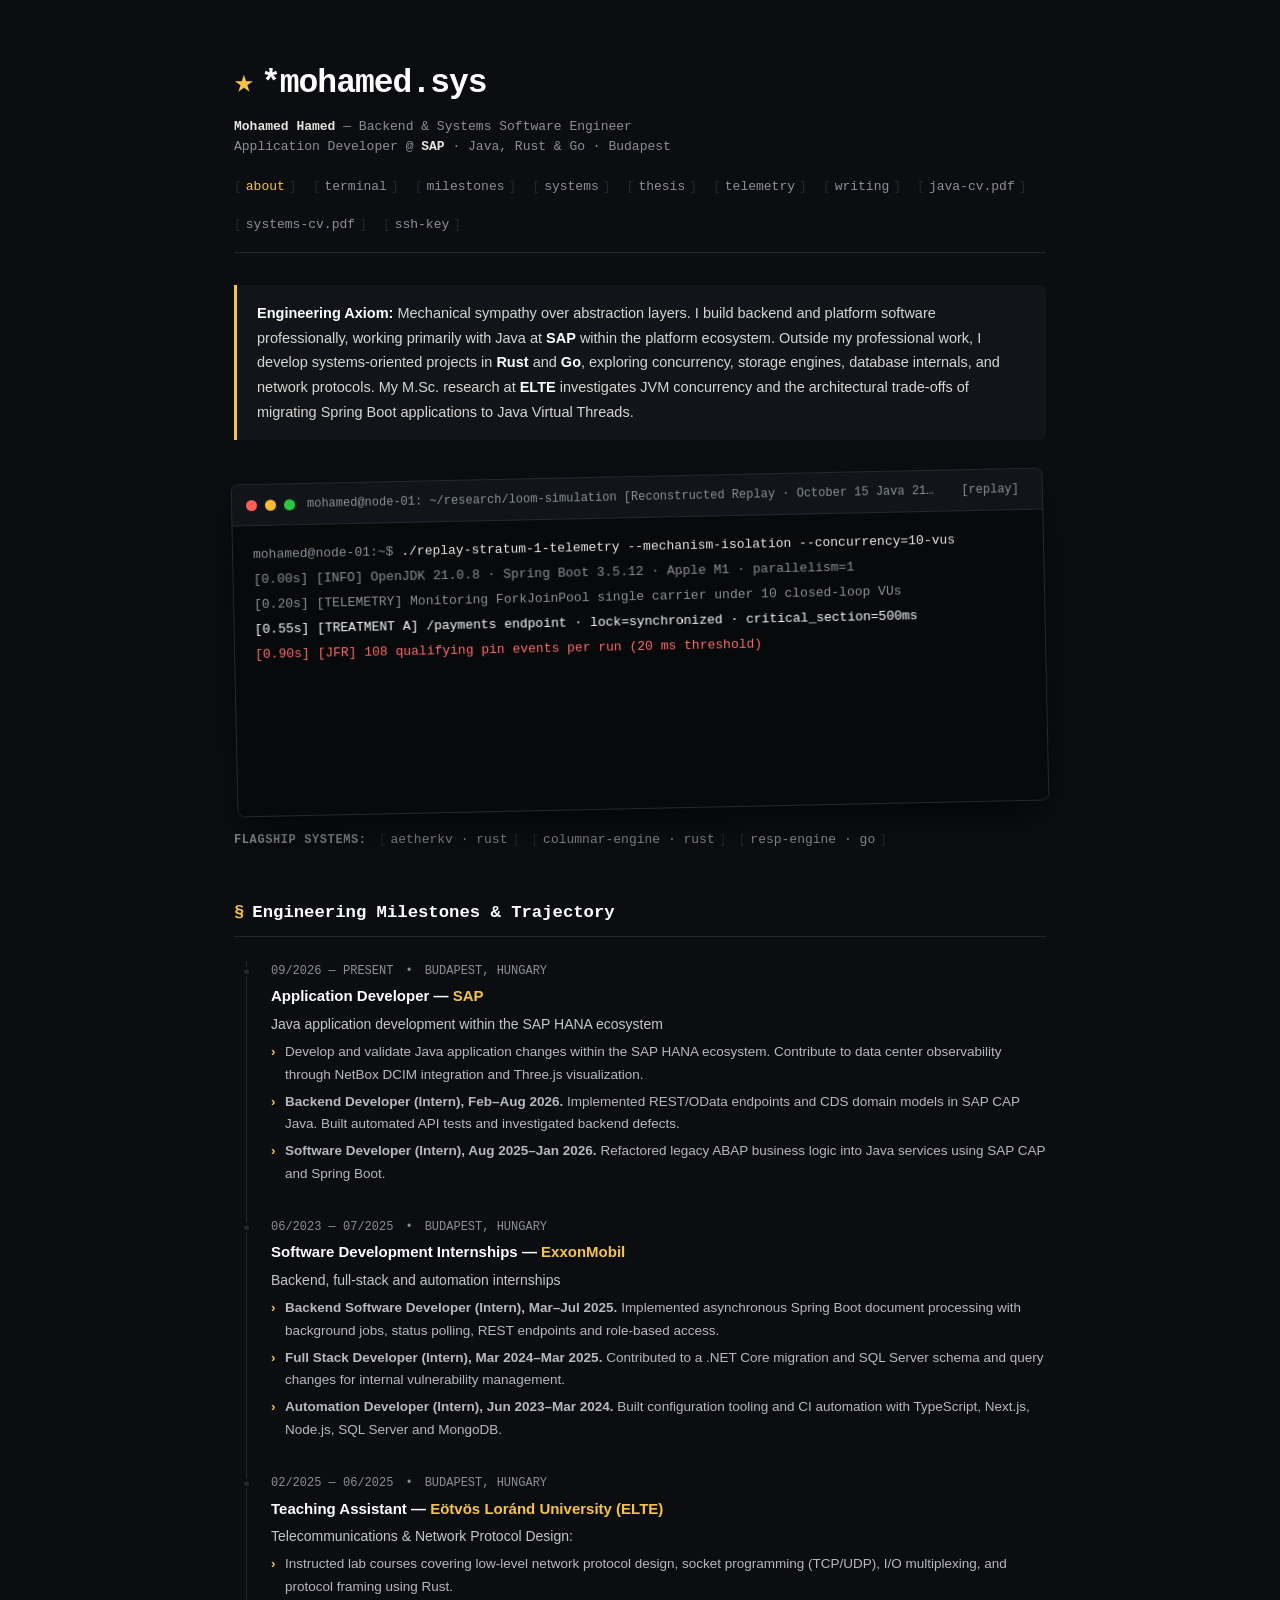
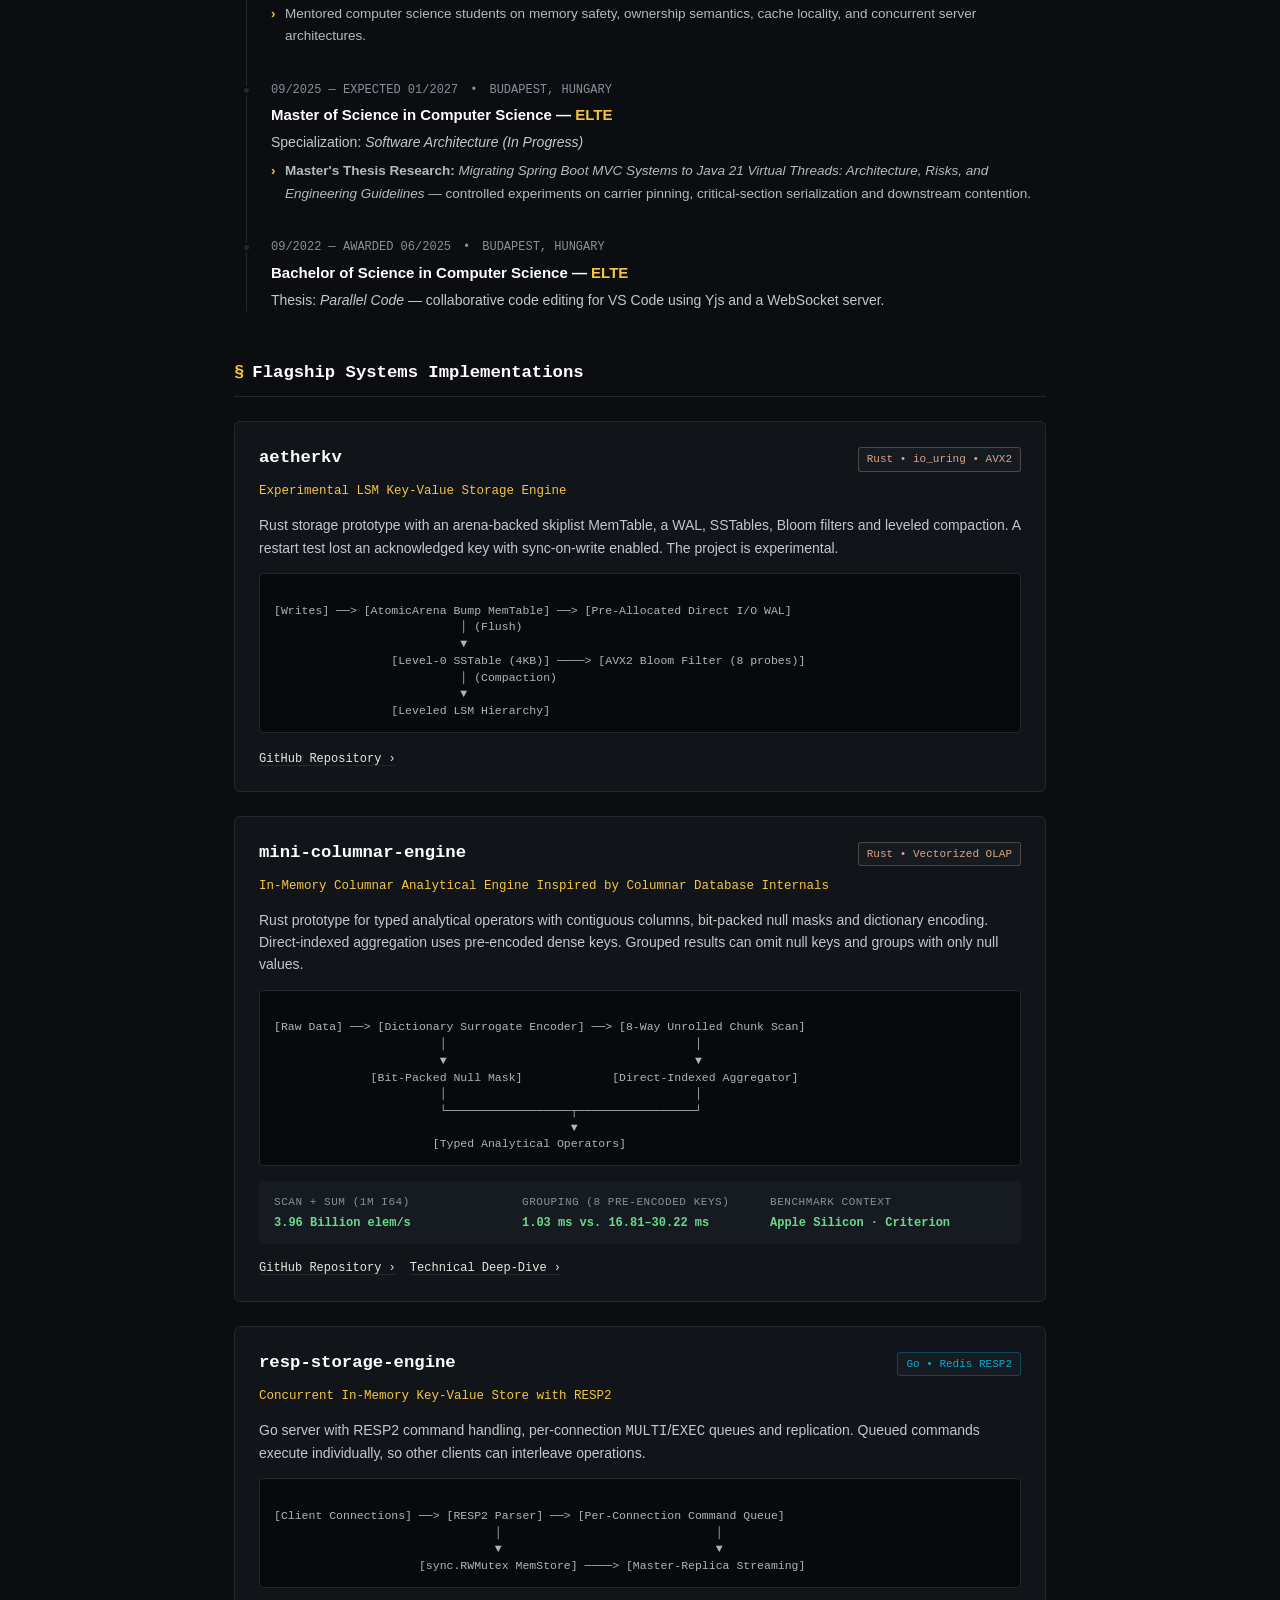
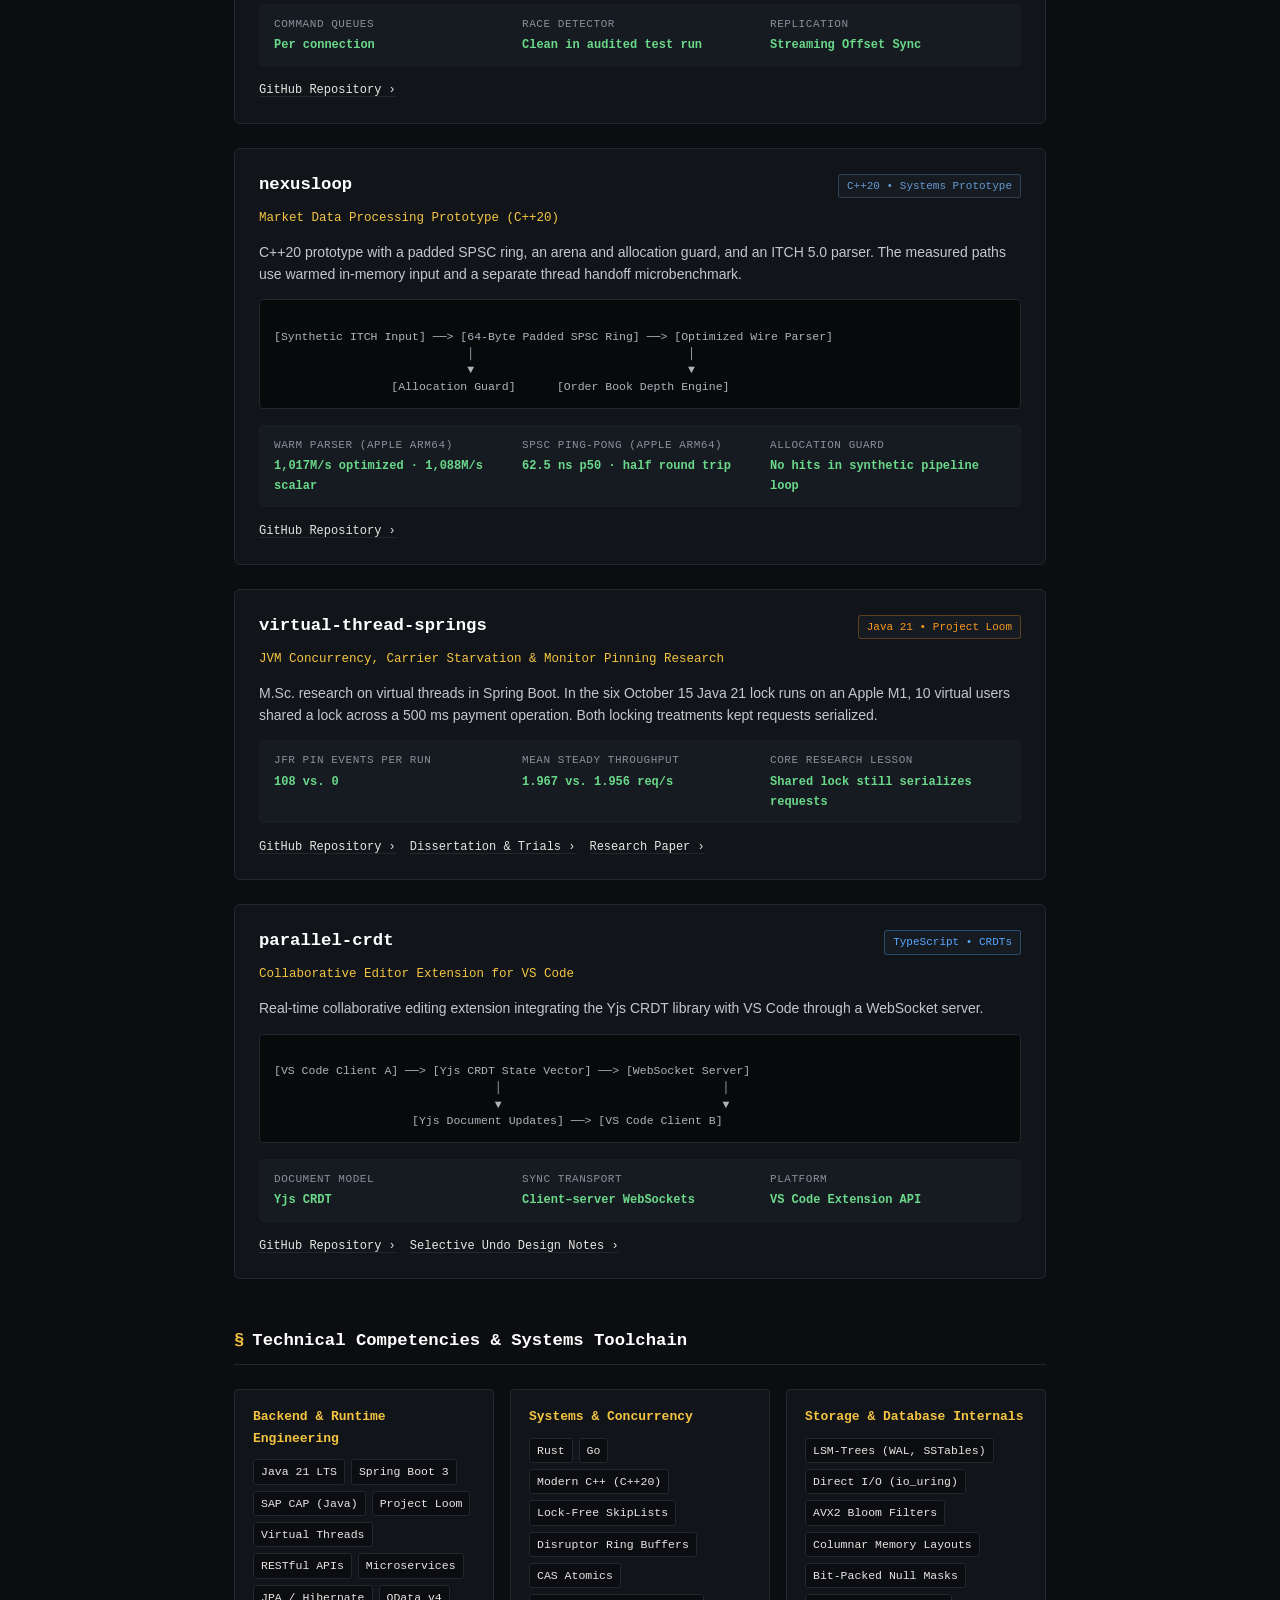
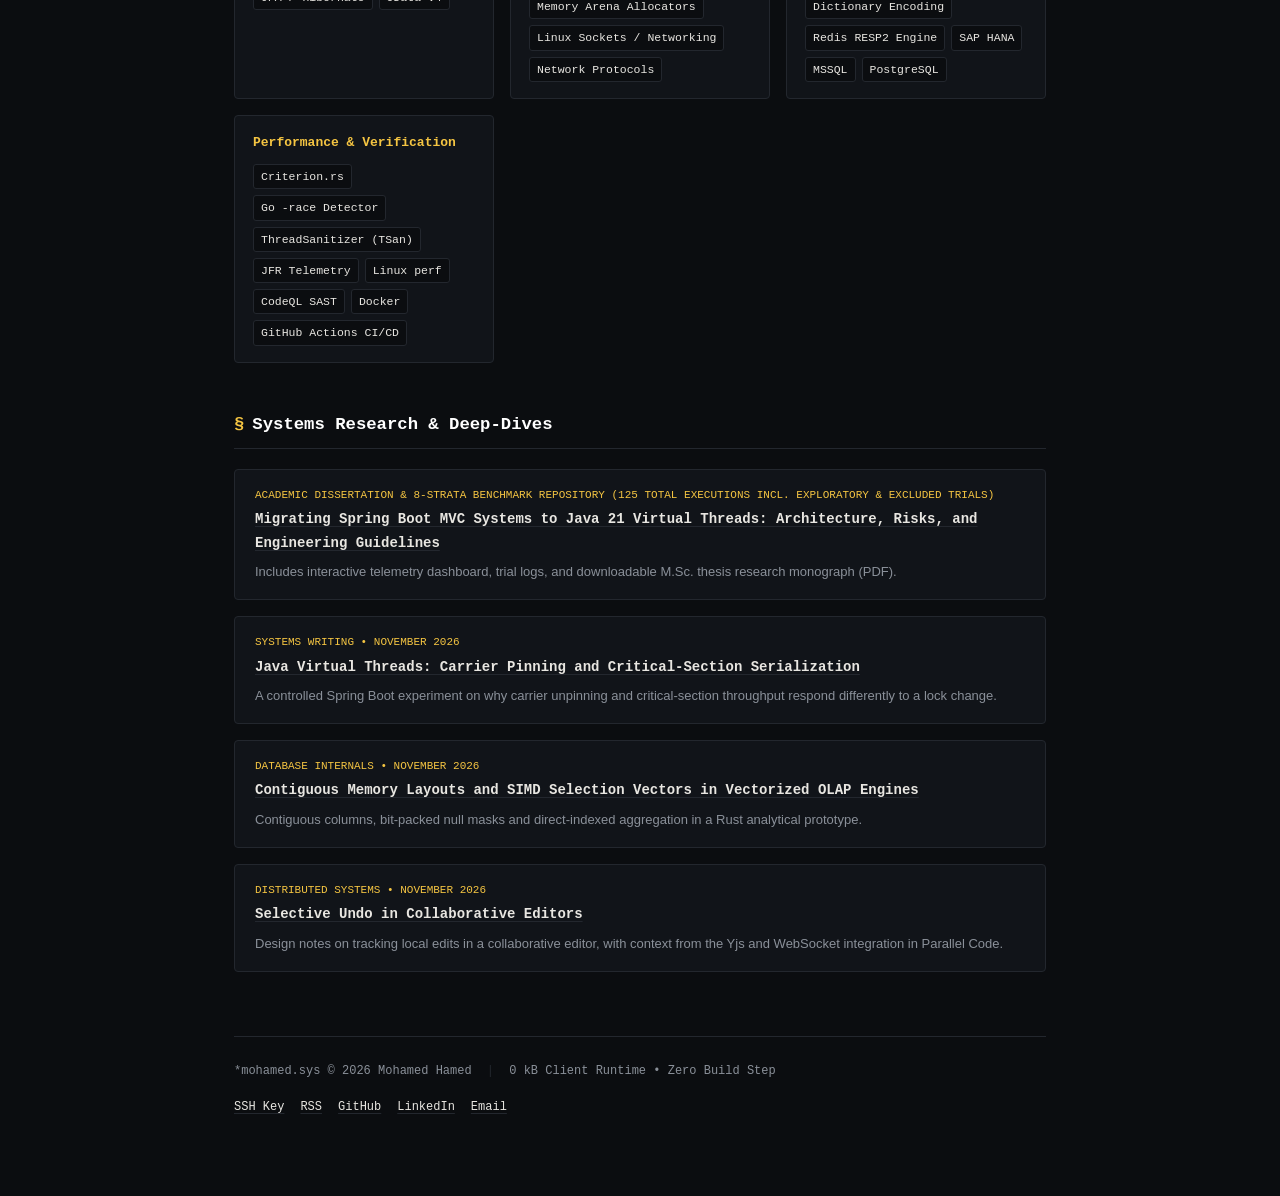
==== commit be920f40: "Align portfolio, CVs and thesis summaries with evidence" ====
--- a/index.html
+++ b/index.html
@@ -4,15 +4,15 @@
   <meta charset="UTF-8">
   <meta name="viewport" content="width=device-width, initial-scale=1.0">
   <title>*mohamed.sys — Systems &amp; Concurrency Engineering Portal</title>
-  <meta name="description" content="Personal systems engineering research portal for Mohamed Hamed. Software Engineer at SAP, independent systems programming in Rust and Go, and JVM concurrency research on Project Loom.">
+  <meta name="description" content="Personal systems engineering research portal for Mohamed Hamed. Application Developer at SAP, independent systems programming in Rust and Go, and JVM concurrency research on Project Loom.">
   <meta name="author" content="Mohamed Hamed">
   <meta property="og:title" content="*mohamed.sys — Mohamed Hamed">
-  <meta property="og:description" content="Backend &amp; Systems Software Engineer. Software Engineer @ SAP · Java, Rust &amp; Go. M.Sc. Software Architecture @ ELTE.">
+  <meta property="og:description" content="Application Developer at SAP · Java backend engineering · M.Sc. Software Architecture in progress at ELTE.">
   <meta property="og:type" content="website">
   <meta property="og:url" content="https://mohameddhamed.github.io/">
   <meta name="twitter:card" content="summary">
   <meta name="twitter:title" content="*mohamed.sys — Mohamed Hamed">
-  <meta name="twitter:description" content="Backend &amp; Systems Software Engineer. Software Engineer @ SAP · Java, Rust &amp; Go. M.Sc. Software Architecture @ ELTE.">
+  <meta name="twitter:description" content="Application Developer at SAP · Java backend engineering · M.Sc. Software Architecture in progress at ELTE.">
   <link rel="canonical" href="https://mohameddhamed.github.io/">
   <link rel="icon" type="image/svg+xml" href="favicon.svg">
   <link rel="alternate" type="application/rss+xml" title="*mohamed.sys RSS Feed" href="feed.xml">
@@ -27,7 +27,7 @@
     </h1>
     <div class="sys-subtitle">
       <span class="hl">Mohamed Hamed</span> — Backend &amp; Systems Software Engineer<br>
-      Software Engineer @ <span class="hl">SAP</span> · Java, Rust &amp; Go · Budapest
+      Application Developer @ <span class="hl">SAP</span> · Java, Rust &amp; Go · Budapest
     </div>
 
     <!-- Navigation Bar -->
@@ -39,8 +39,8 @@
       <a href="thesis/" class="term-link"><span class="bracket">[</span>thesis<span class="bracket">]</span></a>
       <a href="thesis/research-dashboard.html" class="term-link"><span class="bracket">[</span>telemetry<span class="bracket">]</span></a>
       <a href="writing/" class="term-link"><span class="bracket">[</span>writing<span class="bracket">]</span></a>
+      <a href="assets/pdf/Mohamed_Hamed_Resume_Java.pdf" target="_blank" class="term-link"><span class="bracket">[</span>java-cv.pdf<span class="bracket">]</span></a>
       <a href="assets/pdf/Mohamed_Hamed_Resume_Systems.pdf" target="_blank" class="term-link"><span class="bracket">[</span>systems-cv.pdf<span class="bracket">]</span></a>
-      <a href="assets/pdf/Mohamed_Hamed_Resume_Java.pdf" target="_blank" class="term-link"><span class="bracket">[</span>java-cv.pdf<span class="bracket">]</span></a>
       <a href="key.pub" class="term-link"><span class="bracket">[</span>ssh-key<span class="bracket">]</span></a>
     </nav>
   </header>
@@ -59,7 +59,7 @@
           <span class="traffic-dot traffic-yellow"></span>
           <span class="traffic-dot traffic-green"></span>
         </div>
-        <div class="term-title">mohamed@node-01: ~/research/loom-simulation [Reconstructed Stratum 1 Telemetry Replay]</div>
+        <div class="term-title">mohamed@node-01: ~/research/loom-simulation [Reconstructed Replay · October 15 Java 21 Lock Comparison]</div>
         <button id="terminal-replay-btn" class="term-btn" title="Replay telemetry simulation">[replay]</button>
       </div>
       <div id="terminal-content" class="term-body" aria-live="polite">
@@ -68,15 +68,15 @@
           <div class="term-line t-prompt">mohamed@node-01:~$ ./replay-stratum-1-telemetry --mechanism-isolation --concurrency=10-vus</div>
           <div class="term-line t-muted">[0.00s] [INFO] OpenJDK 21.0.8 · Spring Boot 3.5.12 · Apple M1 · parallelism=1</div>
           <div class="term-line t-muted">[0.20s] [TELEMETRY] Monitoring ForkJoinPool single carrier under 10 closed-loop VUs</div>
-          <div class="term-line t-fg">[0.55s] [TRIAL-1] /payments endpoint · lock=synchronized · critical_section=500ms</div>
-          <div class="term-line t-bad">[0.90s] [WARN] JFR Event: jdk.VirtualThreadPinned threshold=20ms duration=500ms</div>
-          <div class="term-line t-bad">[1.20s] [TELEMETRY] HotSpot continuation frozen: carrier thread captive in OS sleep</div>
-          <div class="term-line t-bad">[1.50s] [MEASURED] Steady-state throughput: 1.97 req/s | p50 latency: 4,966.8 ms</div>
-          <div class="term-line t-prompt">mohamed@node-01:~$ ./patch-runtime --replace-synchronized-with-reentrant-locks</div>
-          <div class="term-line t-fg">[1.80s] [TRIAL-2] /payments endpoint · lock=ReentrantLock · critical_section=500ms</div>
-          <div class="term-line t-ok">[2.10s] [OK  ] JFR: 0 jdk.VirtualThreadPinned events. Fiber unmounts via LockSupport.park().</div>
-          <div class="term-line t-ok">[2.40s] [MEASURED] Carrier unpinned. Steady-state throughput: 1.96 req/s | p50: 4,982.0 ms</div>
-          <div class="term-line t-accent">[2.70s] [FINDING] Decoupling proof: throughput delta is 0.20%. Serialized critical-section capacity bound = 1/0.500s = 2.0 req/s.</div>
+          <div class="term-line t-fg">[0.55s] [TREATMENT A] /payments endpoint · lock=synchronized · critical_section=500ms</div>
+          <div class="term-line t-bad">[0.90s] [JFR] 108 qualifying pin events per run (20 ms threshold)</div>
+          <div class="term-line t-bad">[1.20s] [CONTEXT] Three measured runs per treatment. Timestamps show replay time.</div>
+          <div class="term-line t-bad">[1.50s] [MEAN] Steady throughput: 1.967 req/s | steady p50: 4,966.8 ms</div>
+          <div class="term-line t-prompt">mohamed@node-01:~$ ./show-treatment --lock=reentrant-lock</div>
+          <div class="term-line t-fg">[1.80s] [TREATMENT B] /payments endpoint · lock=ReentrantLock · critical_section=500ms</div>
+          <div class="term-line t-ok">[2.10s] [JFR] 0 qualifying pin events per run</div>
+          <div class="term-line t-ok">[2.40s] [MEAN] Steady throughput: 1.956 req/s | steady p50: 4,982.0 ms</div>
+          <div class="term-line t-accent">[2.70s] [FINDING] Both locks serialize the 500 ms operation. Capacity bound: about 2 req/s.</div>
           <div class="term-line t-accent">[2.90s] [CONCLUSION] Unpinning carriers restores thread scheduling, but mutual exclusion preserves queueing.</div>
           <div class="term-line"><span class="t-prompt">mohamed@node-01:~$ </span><span class="term-cursor"></span></div>
         </noscript>
@@ -100,19 +100,18 @@
       <!-- SAP -->
       <article class="milestone-item">
         <div class="milestone-meta">
-          <span>08/2025 — PRESENT</span>
+          <span>09/2026 — PRESENT</span>
           <span>•</span>
           <span>BUDAPEST, HUNGARY</span>
         </div>
-        <div class="milestone-role">Software Engineering — <span class="milestone-company">SAP</span></div>
+        <div class="milestone-role">Application Developer — <span class="milestone-company">SAP</span></div>
         <div class="milestone-desc">
-          Platform &amp; HANA Ecosystem | <em>Progression: Software Developer &rarr; Backend Developer &rarr; Application Developer</em>
+          Java application development within the SAP HANA ecosystem
         </div>
         <ul class="milestone-bullets">
-          <li>Engineer platform-level services within the SAP HANA ecosystem, contributing to scalable backend functionality, data access patterns, and service reliability.</li>
-          <li>Modernize enterprise business logic from legacy ABAP into maintainable Java services utilizing SAP CAP and Spring Boot with Domain-Driven Design (DDD).</li>
-          <li>Contributed to data center observability tooling integrating NetBox DCIM APIs for physical data center infrastructure (space, power, cooling, cabling, and rack telemetry).</li>
-          <li>Enforced software supply-chain security by eliminating npm dependency vulnerabilities (31 &rarr; 0) and expanding CodeQL SAST static analysis coverage across continuous integration pipelines.</li>
+          <li>Develop and validate Java application changes within the SAP HANA ecosystem. Contribute to data center observability through NetBox DCIM integration and Three.js visualization.</li>
+          <li><strong>Backend Developer (Intern), Feb–Aug 2026.</strong> Implemented REST/OData endpoints and CDS domain models in SAP CAP Java. Built automated API tests and investigated backend defects.</li>
+          <li><strong>Software Developer (Intern), Aug 2025–Jan 2026.</strong> Refactored legacy ABAP business logic into Java services using SAP CAP and Spring Boot.</li>
         </ul>
       </article>
 
@@ -123,15 +122,14 @@
           <span>•</span>
           <span>BUDAPEST, HUNGARY</span>
         </div>
-        <div class="milestone-role">Backend &amp; Software Engineering — <span class="milestone-company">ExxonMobil</span></div>
+        <div class="milestone-role">Software Development Internships — <span class="milestone-company">ExxonMobil</span></div>
         <div class="milestone-desc">
-          Enterprise Distributed Systems | <em>Progression: Automation Developer &rarr; Full Stack Developer &rarr; Backend Software Developer</em>
+          Backend, full-stack and automation internships
         </div>
         <ul class="milestone-bullets">
-          <li>Architected high-latency asynchronous processing workflows for an AI-assisted document intelligence platform, utilizing polling-based status state machines and decoupled queues.</li>
-          <li>Built high-throughput RESTful endpoints using Spring MVC to intake complex document payloads, integrating Spring Security for fine-grained role-based access control (RBAC).</li>
-          <li>Migrated mission-critical vulnerability management platform services to .NET Core and MSSQL, optimizing database schemas and indexing to reduce query latencies.</li>
-          <li>Developed full-stack configuration and automation tooling using TypeScript, Next.js, and Node.js with CI/CD automation pipelines across MongoDB and relational databases.</li>
+          <li><strong>Backend Software Developer (Intern), Mar–Jul 2025.</strong> Implemented asynchronous Spring Boot document processing with background jobs, status polling, REST endpoints and role-based access.</li>
+          <li><strong>Full Stack Developer (Intern), Mar 2024–Mar 2025.</strong> Contributed to a .NET Core migration and SQL Server schema and query changes for internal vulnerability management.</li>
+          <li><strong>Automation Developer (Intern), Jun 2023–Mar 2024.</strong> Built configuration tooling and CI automation with TypeScript, Next.js, Node.js, SQL Server and MongoDB.</li>
         </ul>
       </article>
 
@@ -161,23 +159,23 @@
         </div>
         <div class="milestone-role">Master of Science in Computer Science — <span class="milestone-company">ELTE</span></div>
         <div class="milestone-desc">
-          Specialization: <em>Software Architecture &amp; Distributed Systems (In Progress)</em>
+          Specialization: <em>Software Architecture (In Progress)</em>
         </div>
         <ul class="milestone-bullets">
-          <li><strong>Master's Thesis Research:</strong> <em>Java Virtual Threads in Spring Boot Applications</em> — empirical evaluation across 8 experimental strata (125 total repository executions, including exploratory and comparative runs) analyzing carrier thread starvation, JDBC monitor pinning mitigation, and persistent critical-section serialization trade-offs.</li>
+          <li><strong>Master's Thesis Research:</strong> <em>Migrating Spring Boot MVC Systems to Java 21 Virtual Threads: Architecture, Risks, and Engineering Guidelines</em> — controlled experiments on carrier pinning, critical-section serialization and downstream contention.</li>
         </ul>
       </article>
 
       <!-- B.Sc. Degree -->
       <article class="milestone-item">
         <div class="milestone-meta">
-          <span>09/2022 — 06/2025</span>
+          <span>09/2022 — AWARDED 06/2025</span>
           <span>•</span>
           <span>BUDAPEST, HUNGARY</span>
         </div>
         <div class="milestone-role">Bachelor of Science in Computer Science — <span class="milestone-company">ELTE</span></div>
         <div class="milestone-desc">
-          Thesis: <em>Parallel Code</em> — peer-to-peer collaborative code editing extension for VS Code using Conflict-Free Replicated Data Types (CRDTs).
+          Thesis: <em>Parallel Code</em> — collaborative code editing for VS Code using Yjs and a WebSocket server.
         </div>
       </article>
 
@@ -198,32 +196,18 @@
           </h3>
           <span class="project-badge lang-rust">Rust • io_uring • AVX2</span>
         </div>
-        <div class="project-tagline">High-Throughput Asynchronous LSM Storage Engine for NVMe Flash Drives</div>
+        <div class="project-tagline">Experimental LSM Key-Value Storage Engine</div>
         <div class="project-desc">
-          Asynchronous Log-Structured Merge (LSM) key-value engine. Eliminates allocator contention with a generational monotonic bump arena (<code>AtomicArena</code>) and CAS lock-free SkipList MemTable. Features pre-allocated log segments with Direct I/O (<code>O_DIRECT</code>) and Linux <code>io_uring</code> (with clean POSIX fallback for cross-platform development), 4KB block-aligned delta SSTables, and AVX2 block-split Bloom filters.
+          Rust storage prototype with an arena-backed skiplist MemTable, a WAL, SSTables, Bloom filters and leveled compaction. A restart test lost an acknowledged key with sync-on-write enabled. The project is experimental.
         </div>
         <div class="project-ascii-arch">
-[Write IOPS] ──&gt; [AtomicArena Bump MemTable] ──&gt; [Pre-Allocated Direct I/O WAL]
+[Writes] ──&gt; [AtomicArena Bump MemTable] ──&gt; [Pre-Allocated Direct I/O WAL]
                            │ (Flush)
                            ▼
                  [Level-0 SSTable (4KB)] ────&gt; [AVX2 Bloom Filter (8 probes)]
                            │ (Compaction)
                            ▼
-                 [Leveled LSM Hierarchy] ────&gt; P99: 35µs (Closed-Loop)</div>
-        <div class="project-metrics">
-          <div class="metric-item">
-            <div class="metric-label">P99 Write Latency</div>
-            <div class="metric-val">35 µs (Closed-Loop)</div>
-          </div>
-          <div class="metric-item">
-            <div class="metric-label">Poisson Ingest Rate</div>
-            <div class="metric-val">416k IOPS (P50: 6µs)</div>
-          </div>
-          <div class="metric-item">
-            <div class="metric-label">MemTable CAS Ingest</div>
-            <div class="metric-val">1.42M IOPS (Single-Th)</div>
-          </div>
-        </div>
+                 [Leveled LSM Hierarchy]</div>
         <div class="project-links">
           <a href="https://github.com/mohameddhamed/aetherkv" target="_blank" rel="noopener">GitHub Repository ›</a>
         </div>
@@ -239,7 +223,7 @@
         </div>
         <div class="project-tagline">In-Memory Columnar Analytical Engine Inspired by Columnar Database Internals</div>
         <div class="project-desc">
-          Vectorized OLAP execution engine in Rust inspired by columnar database internals (DuckDB, SAP HANA TableStore concepts). Features flat contiguous memory arrays, bit-packed null bitmasks (1 bit/row) with bit-parallel word skipping, dictionary surrogate integer encoding with O(1) predicate pruning, and direct-indexed array aggregation bypassing generic HashMaps (29.5x speedup). Vectorized via LLVM auto-vectorization patterns (8-way slice matching and 4-way independent accumulators).
+          Rust prototype for typed analytical operators with contiguous columns, bit-packed null masks and dictionary encoding. Direct-indexed aggregation uses pre-encoded dense keys. Grouped results can omit null keys and groups with only null values.
         </div>
         <div class="project-ascii-arch">
 [Raw Data] ──&gt; [Dictionary Surrogate Encoder] ──&gt; [8-Way Unrolled Chunk Scan]
@@ -249,19 +233,19 @@
                         │                                    │
                         └──────────────────┬─────────────────┘
                                            ▼
-                       3.96 Billion elem/sec Vectorized Scan Throughput</div>
+                       [Typed Analytical Operators]</div>
         <div class="project-metrics">
           <div class="metric-item">
-            <div class="metric-label">Scan Throughput</div>
+            <div class="metric-label">Scan + Sum (1M i64)</div>
             <div class="metric-val">3.96 Billion elem/s</div>
           </div>
           <div class="metric-item">
-            <div class="metric-label">Group-By Speedup</div>
-            <div class="metric-val">29.5x vs. HashMap</div>
+            <div class="metric-label">Grouping (8 pre-encoded keys)</div>
+            <div class="metric-val">1.03 ms vs. 16.81–30.22 ms</div>
           </div>
           <div class="metric-item">
             <div class="metric-label">Benchmark Context</div>
-            <div class="metric-val">Apple M-Series (1M Rows)</div>
+            <div class="metric-val">Apple Silicon · Criterion</div>
           </div>
         </div>
         <div class="project-links">
@@ -278,23 +262,23 @@
           </h3>
           <span class="project-badge lang-go">Go • Redis RESP2</span>
         </div>
-        <div class="project-tagline">High-Throughput Concurrent In-Memory KV Store with Redis RESP2 Protocol</div>
+        <div class="project-tagline">Concurrent In-Memory Key-Value Store with RESP2</div>
         <div class="project-desc">
-          Concurrent in-memory storage engine implementing Redis Serialization Protocol (RESP2). Features zero-allocation byte builders, connection-scoped isolated <code>MULTI</code>/<code>EXEC</code> transactions, fine-grained <code>sync.RWMutex</code> locking with no data races detected in race-enabled tests (<code>go test -race</code>), and master-replica offset streaming.
+          Go server with RESP2 command handling, per-connection <code>MULTI</code>/<code>EXEC</code> queues and replication. Queued commands execute individually, so other clients can interleave operations.
         </div>
         <div class="project-ascii-arch">
-[Client Connections] ──&gt; [RESP2 Byte Parser] ──&gt; [Isolated MULTI/EXEC Engine]
+[Client Connections] ──&gt; [RESP2 Parser] ──&gt; [Per-Connection Command Queue]
                                 │                               │
                                 ▼                               ▼
                      [sync.RWMutex MemStore] ────&gt; [Master-Replica Streaming]</div>
         <div class="project-metrics">
           <div class="metric-item">
-            <div class="metric-label">Load Throughput</div>
-            <div class="metric-val">~100,000 ops/sec</div>
-          </div>
-          <div class="metric-item">
-            <div class="metric-label">Data Races</div>
-            <div class="metric-val">0 (go test -race clean)</div>
+            <div class="metric-label">Command Queues</div>
+            <div class="metric-val">Per connection</div>
+          </div>
+          <div class="metric-item">
+            <div class="metric-label">Race Detector</div>
+            <div class="metric-val">Clean in audited test run</div>
           </div>
           <div class="metric-item">
             <div class="metric-label">Replication</div>
@@ -312,29 +296,29 @@
           <h3 class="project-title">
             <a href="https://github.com/mohameddhamed/nexusloop" target="_blank" rel="noopener">nexusloop</a>
           </h3>
-          <span class="project-badge lang-cpp">C++20 • SIMD • Low-Latency</span>
-        </div>
-        <div class="project-tagline">Deterministic Low-Latency Market Data Processing Prototype (C++20)</div>
+          <span class="project-badge lang-cpp">C++20 • Systems Prototype</span>
+        </div>
+        <div class="project-tagline">Market Data Processing Prototype (C++20)</div>
         <div class="project-desc">
-          Hardware-conscious market data processing prototype evaluating low-latency trading gateway primitives. Implements lock-free SPSC Disruptor ring buffers with 64-byte cache-line isolation (<code>alignas(64)</code>), eliminating false sharing across CPU cores. Features a custom 2MB huge-page arena allocator with an <code>AllocationGuard</code> trap asserting zero dynamic allocations on the hot path, and optimized NASDAQ ITCH 5.0 wire deserialization.
+          C++20 prototype with a padded SPSC ring, an arena and allocation guard, and an ITCH 5.0 parser. The measured paths use warmed in-memory input and a separate thread handoff microbenchmark.
         </div>
         <div class="project-ascii-arch">
-[ITCH 5.0 Feed] ──&gt; [64-Byte Padded SPSC Ring] ──&gt; [Optimized Wire Parser]
+[Synthetic ITCH Input] ──&gt; [64-Byte Padded SPSC Ring] ──&gt; [Optimized Wire Parser]
                             │                               │
                             ▼                               ▼
-                 [AllocationGuard: 0 Bytes]      [Order Book Depth Engine]</div>
+                 [Allocation Guard]      [Order Book Depth Engine]</div>
         <div class="project-metrics">
           <div class="metric-item">
-            <div class="metric-label">Wire Parser Rate</div>
-            <div class="metric-val">30.35M msgs/sec</div>
-          </div>
-          <div class="metric-item">
-            <div class="metric-label">Core Handoff (Linux)</div>
-            <div class="metric-val">62.5 ns (Pinned SPSC)</div>
-          </div>
-          <div class="metric-item">
-            <div class="metric-label">Dynamic Allocations</div>
-            <div class="metric-val">0 Bytes (Strict Trap)</div>
+            <div class="metric-label">Warm Parser (Apple arm64)</div>
+            <div class="metric-val">1,017M/s optimized · 1,088M/s scalar</div>
+          </div>
+          <div class="metric-item">
+            <div class="metric-label">SPSC Ping-Pong (Apple arm64)</div>
+            <div class="metric-val">62.5 ns p50 · half round trip</div>
+          </div>
+          <div class="metric-item">
+            <div class="metric-label">Allocation Guard</div>
+            <div class="metric-val">No hits in synthetic pipeline loop</div>
           </div>
         </div>
         <div class="project-links">
@@ -352,20 +336,20 @@
         </div>
         <div class="project-tagline">JVM Concurrency, Carrier Starvation &amp; Monitor Pinning Research</div>
         <div class="project-desc">
-          M.Sc. research application and empirical benchmark suite evaluating Project Loom under high-concurrency Spring Boot workloads. Diagnoses carrier thread starvation and monitor pinning inside legacy <code>synchronized</code> blocks during blocking socket operations, demonstrating remediation with <code>ReentrantLock</code> while analyzing why unpinning carriers does not eliminate application-level serialization.
+          M.Sc. research on virtual threads in Spring Boot. In the six October 15 Java 21 lock runs on an Apple M1, 10 virtual users shared a lock across a 500 ms payment operation. Both locking treatments kept requests serialized.
         </div>
         <div class="project-metrics">
           <div class="metric-item">
-            <div class="metric-label">Carrier Pinning</div>
-            <div class="metric-val">8/8 Saturated &rarr; 0 Pinned</div>
-          </div>
-          <div class="metric-item">
-            <div class="metric-label">Throughput (Contended)</div>
-            <div class="metric-val">1.08 req/s &rarr; 2.84 req/s</div>
+            <div class="metric-label">JFR Pin Events per Run</div>
+            <div class="metric-val">108 vs. 0</div>
+          </div>
+          <div class="metric-item">
+            <div class="metric-label">Mean Steady Throughput</div>
+            <div class="metric-val">1.967 vs. 1.956 req/s</div>
           </div>
           <div class="metric-item">
             <div class="metric-label">Core Research Lesson</div>
-            <div class="metric-val">Unpinning != Contention Free</div>
+            <div class="metric-val">Shared lock still serializes requests</div>
           </div>
         </div>
         <div class="project-links">
@@ -383,23 +367,23 @@
           </h3>
           <span class="project-badge lang-ts">TypeScript • CRDTs</span>
         </div>
-        <div class="project-tagline">Peer-to-Peer Collaborative Editor Buffer for VS Code</div>
+        <div class="project-tagline">Collaborative Editor Extension for VS Code</div>
         <div class="project-desc">
-          Real-time collaborative text editing extension built on Conflict-Free Replicated Data Types (CRDTs). Implements binary state vector exchange, WebSocket signaling, and mathematical eventual consistency with peer-specific selective undo using <code>Y.RelativePosition</code>.
+          Real-time collaborative editing extension integrating the Yjs CRDT library with VS Code through a WebSocket server.
         </div>
         <div class="project-ascii-arch">
-[VS Code Client A] ──&gt; [Yjs CRDT State Vector] ──&gt; [WebSocket Signaling Relay]
+[VS Code Client A] ──&gt; [Yjs CRDT State Vector] ──&gt; [WebSocket Server]
                                 │                                │
                                 ▼                                ▼
-                    [CRDT Eventual Convergence] ──&gt; [Selective Undo Engine]</div>
+                    [Yjs Document Updates] ──&gt; [VS Code Client B]</div>
         <div class="project-metrics">
           <div class="metric-item">
-            <div class="metric-label">Consistency Model</div>
-            <div class="metric-val">Eventual (CRDT Provable)</div>
-          </div>
-          <div class="metric-item">
-            <div class="metric-label">Undo Mechanism</div>
-            <div class="metric-val">Yjs RelativePosition Undo</div>
+            <div class="metric-label">Document Model</div>
+            <div class="metric-val">Yjs CRDT</div>
+          </div>
+          <div class="metric-item">
+            <div class="metric-label">Sync Transport</div>
+            <div class="metric-val">Client–server WebSockets</div>
           </div>
           <div class="metric-item">
             <div class="metric-label">Platform</div>
@@ -408,12 +392,7 @@
         </div>
         <div class="project-links">
           <a href="https://github.com/mohameddhamed/parallel-crdt" target="_blank" rel="noopener">GitHub Repository ›</a>
-          <a href="writing/crdt-selective-undo.html">Selective Undo Analysis ›</a>
-        </div>
-      </article>
-
-    </div>
-          <a href="writing/crdt-selective-undo.html">Selective Undo Analysis ›</a>
+          <a href="writing/crdt-selective-undo.html">Selective Undo Design Notes ›</a>
         </div>
       </article>
 
@@ -496,7 +475,7 @@
       <div style="background: var(--bg2); border: 1px solid var(--border); border-radius: 4px; padding: 16px 20px;">
         <div style="font-family: var(--font-mono); font-size: 11px; color: var(--accent); margin-bottom: 4px;">ACADEMIC DISSERTATION &amp; 8-STRATA BENCHMARK REPOSITORY (125 TOTAL EXECUTIONS INCL. EXPLORATORY &amp; EXCLUDED TRIALS)</div>
         <div style="font-family: var(--font-mono); font-size: 14px; font-weight: 700;">
-          <a href="thesis/">Java Virtual Threads in Spring Boot Applications: Empirical Benchmarks on Throughput, Carrier Starvation, and Monitor Pinning Mitigation</a>
+          <a href="thesis/">Migrating Spring Boot MVC Systems to Java 21 Virtual Threads: Architecture, Risks, and Engineering Guidelines</a>
         </div>
         <div style="font-size: 13px; color: var(--muted); margin-top: 6px;">
           Includes interactive telemetry dashboard, trial logs, and downloadable M.Sc. thesis research monograph (PDF).
@@ -506,10 +485,10 @@
       <div style="background: var(--bg2); border: 1px solid var(--border); border-radius: 4px; padding: 16px 20px;">
         <div style="font-family: var(--font-mono); font-size: 11px; color: var(--accent); margin-bottom: 4px;">SYSTEMS WRITING • NOVEMBER 2026</div>
         <div style="font-family: var(--font-mono); font-size: 14px; font-weight: 700;">
-          <a href="writing/virtual-thread-fallacy.html">The Virtual Thread Concurrency Fallacy: Carrier Starvation and JDBC Pinning in High-Throughput Java 21 Runtimes</a>
+          <a href="writing/virtual-thread-fallacy.html">Java Virtual Threads: Carrier Pinning and Critical-Section Serialization</a>
         </div>
         <div style="font-size: 13px; color: var(--muted); margin-top: 6px;">
-          Empirical evaluation of Project Loom under intensive MVC workloads: why unmonitored synchronization pins carrier threads and why eliminating pinning does not magically eliminate critical-section serialization.
+          A controlled Spring Boot experiment on why carrier unpinning and critical-section throughput respond differently to a lock change.
         </div>
       </div>
 
@@ -519,17 +498,17 @@
           <a href="writing/contiguous-memory-olap.html">Contiguous Memory Layouts and SIMD Selection Vectors in Vectorized OLAP Engines</a>
         </div>
         <div style="font-size: 13px; color: var(--muted); margin-top: 6px;">
-          Dissecting columnar database storage paradigms in Rust: bit-packed null masks, dictionary surrogate encoding, and auto-vectorized SIMD scans yielding 3.96 billion elements per second.
+          Contiguous columns, bit-packed null masks and direct-indexed aggregation in a Rust analytical prototype.
         </div>
       </div>
 
       <div style="background: var(--bg2); border: 1px solid var(--border); border-radius: 4px; padding: 16px 20px;">
         <div style="font-family: var(--font-mono); font-size: 11px; color: var(--accent); margin-bottom: 4px;">DISTRIBUTED SYSTEMS • NOVEMBER 2026</div>
         <div style="font-family: var(--font-mono); font-size: 14px; font-weight: 700;">
-          <a href="writing/crdt-selective-undo.html">Selective Undo via Vector Clock Inversion in Conflict-Free Replicated Data Types (CRDTs)</a>
+          <a href="writing/crdt-selective-undo.html">Selective Undo in Collaborative Editors</a>
         </div>
         <div style="font-size: 13px; color: var(--muted); margin-top: 6px;">
-          Mathematical convergence and undo semantics in distributed collaborative editors: implementing selective peer rollback without branch fragmentation using Yjs relative positions.
+          Design notes on tracking local edits in a collaborative editor, with context from the Yjs and WebSocket integration in Parallel Code.
         </div>
       </div>
 
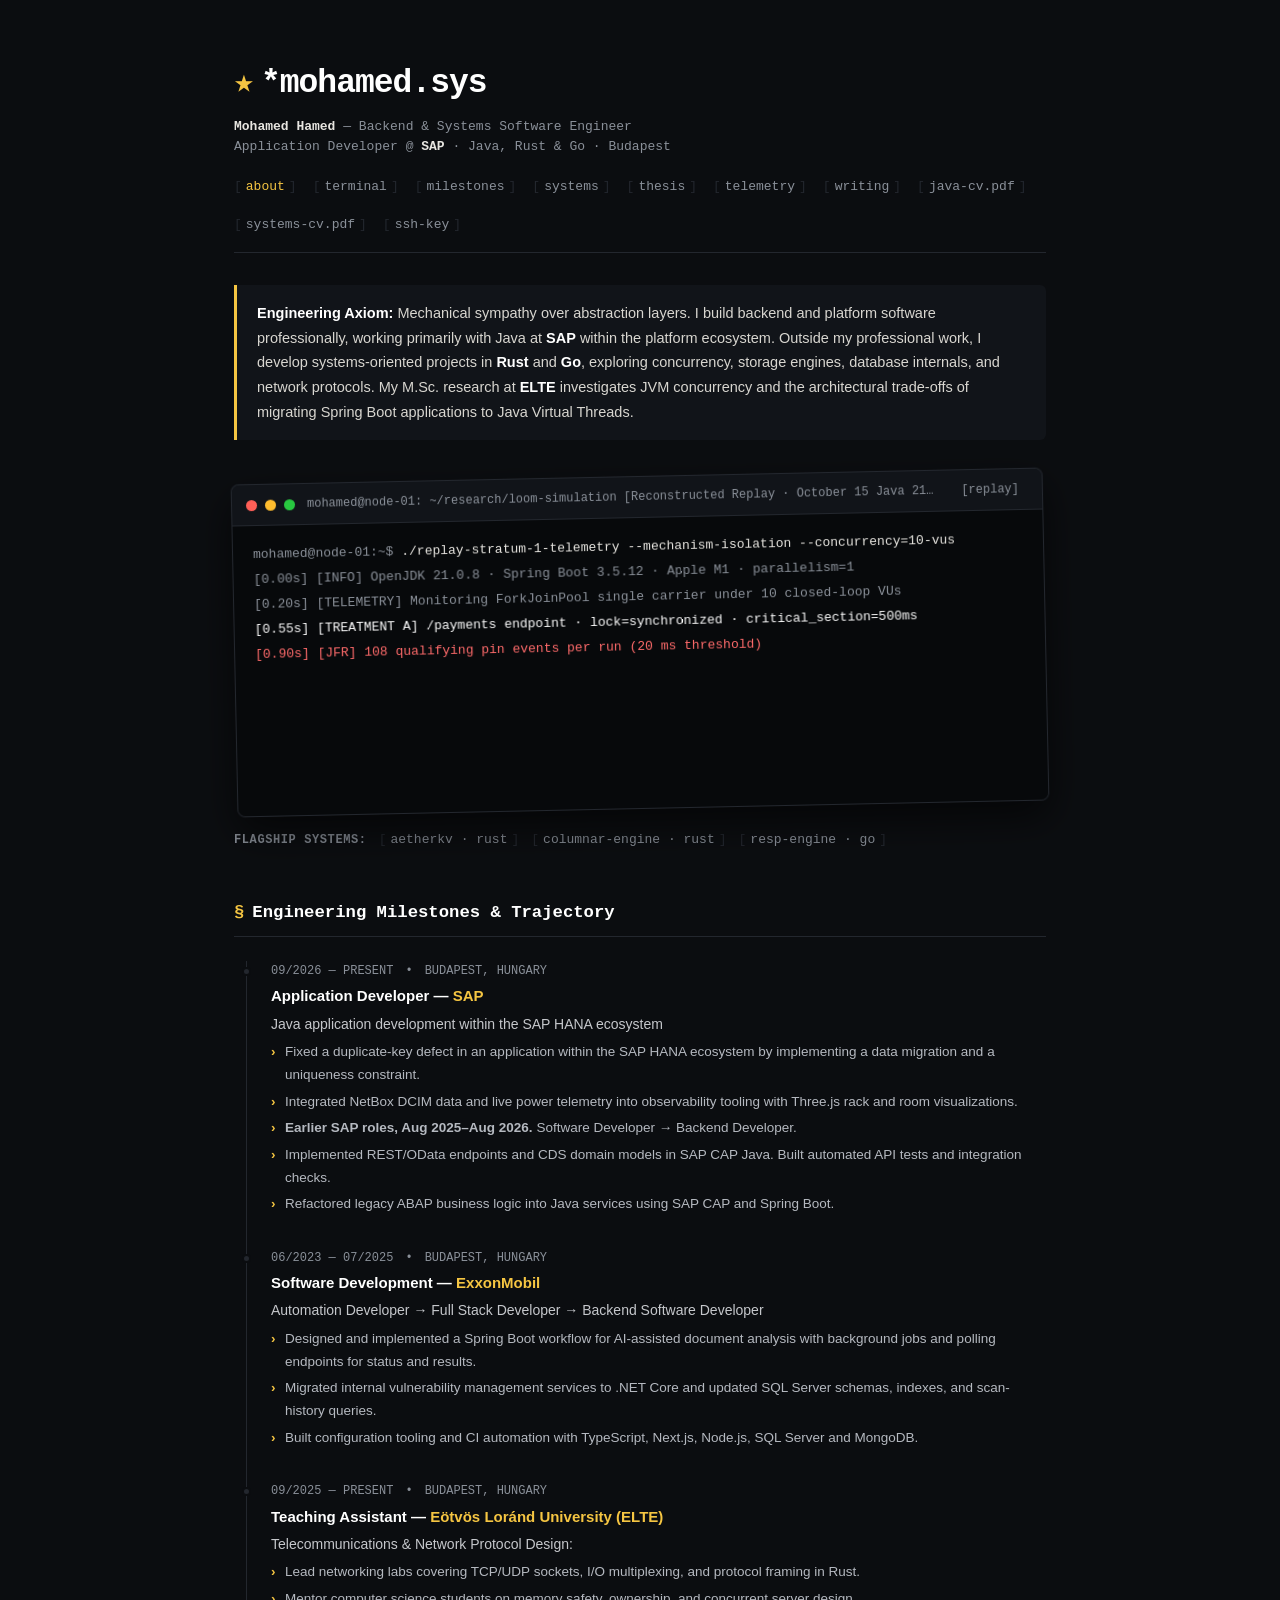
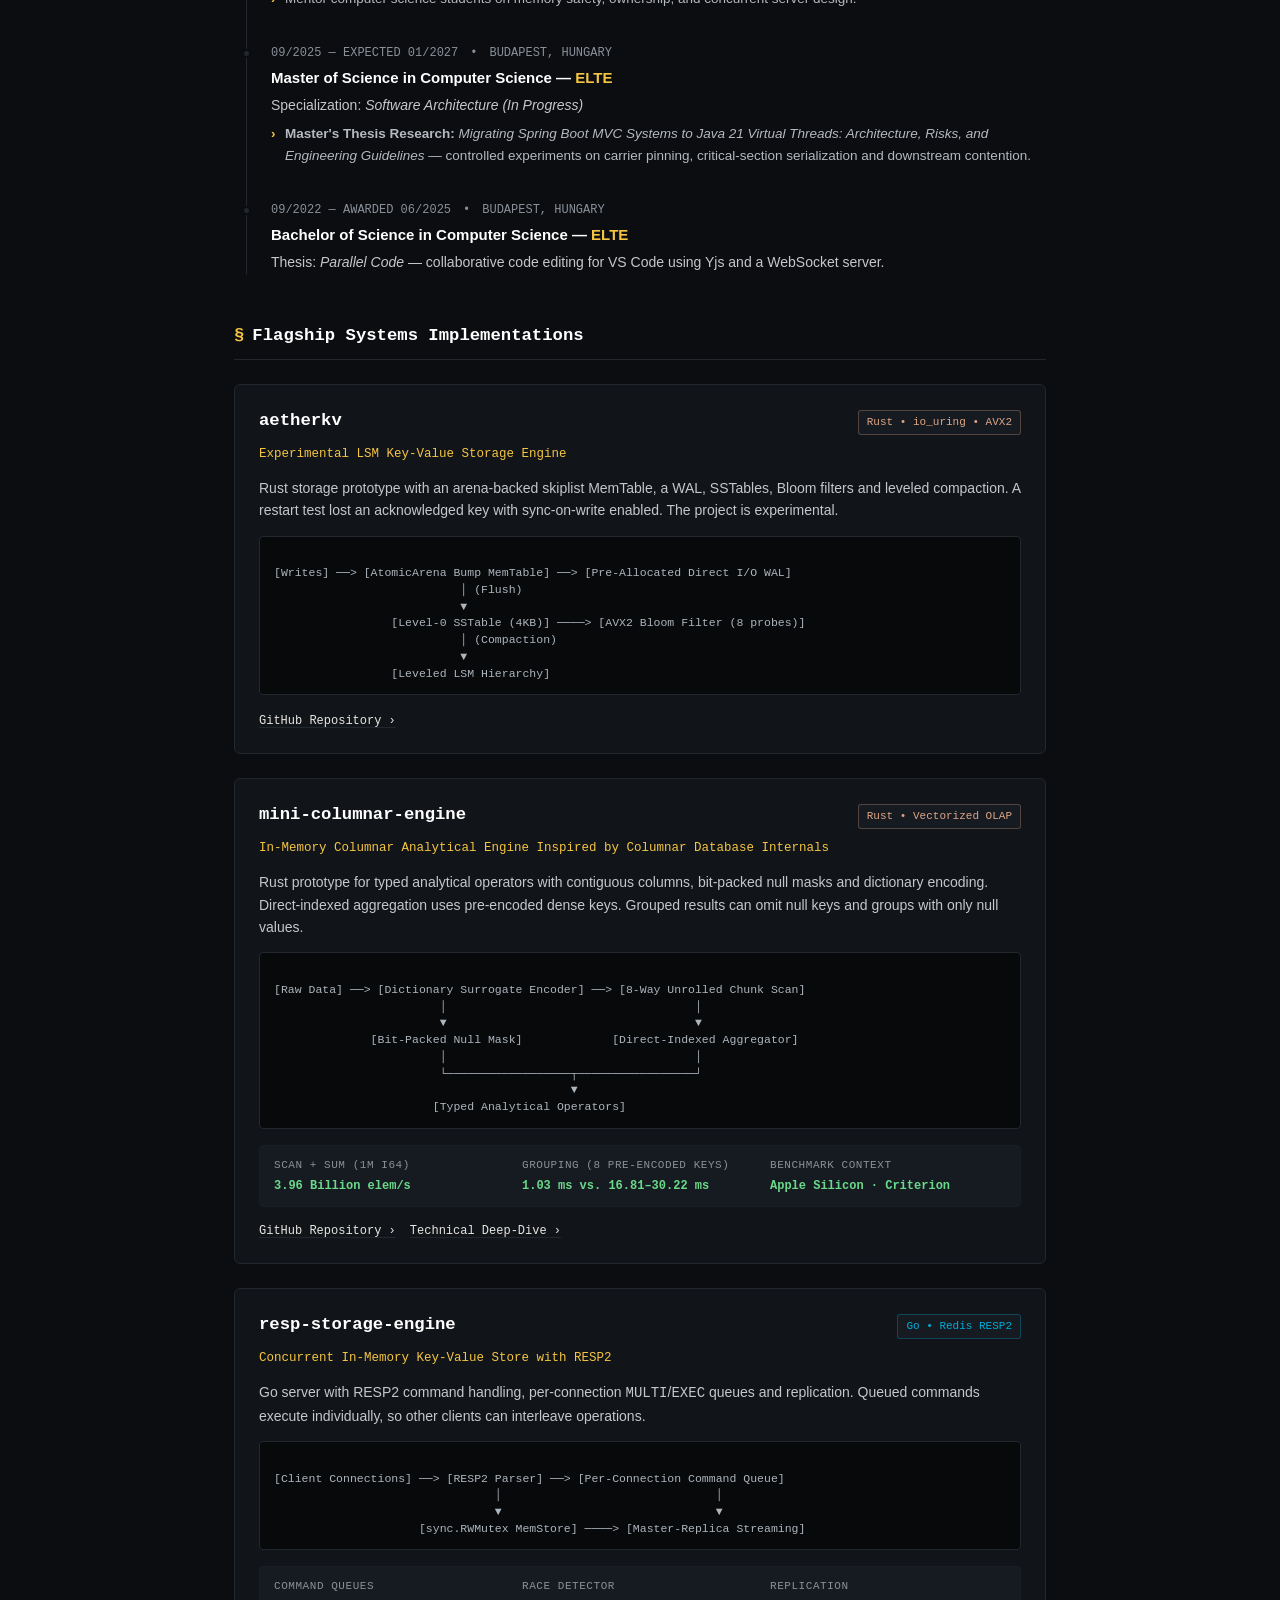
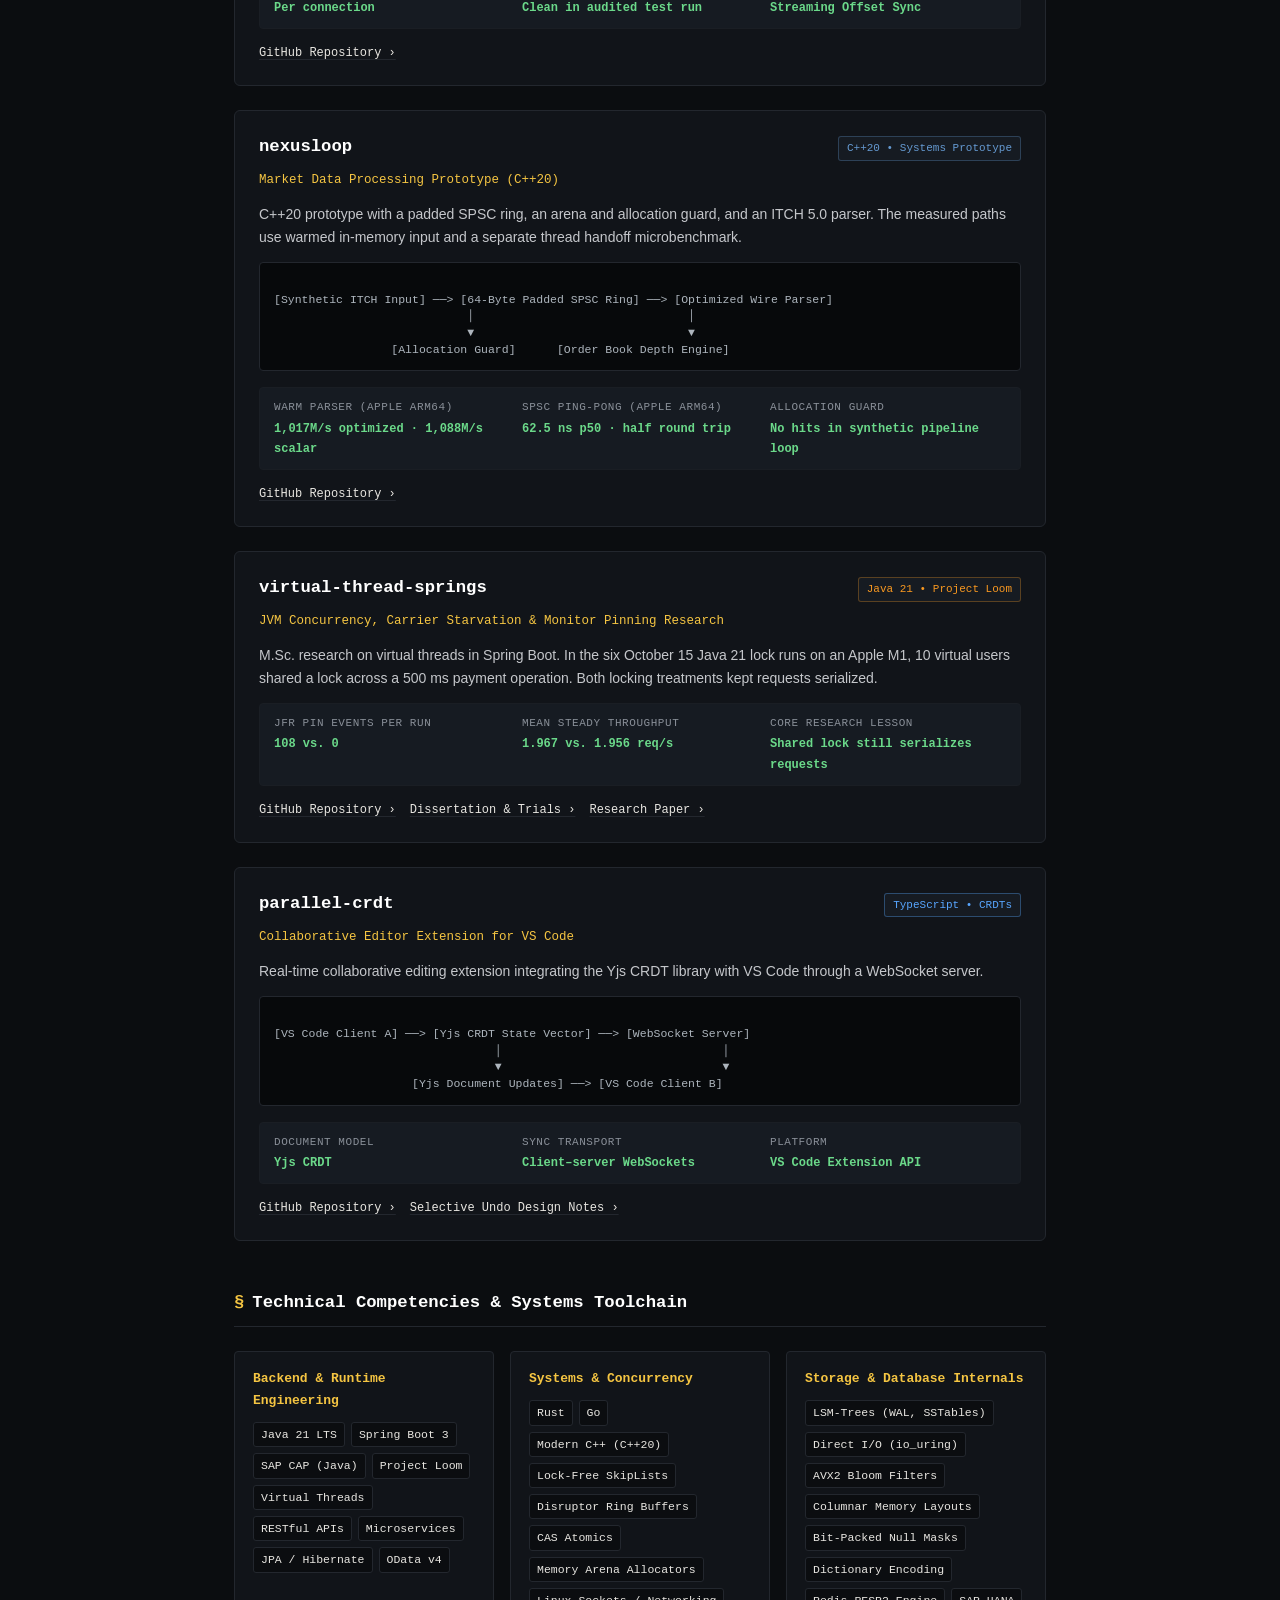
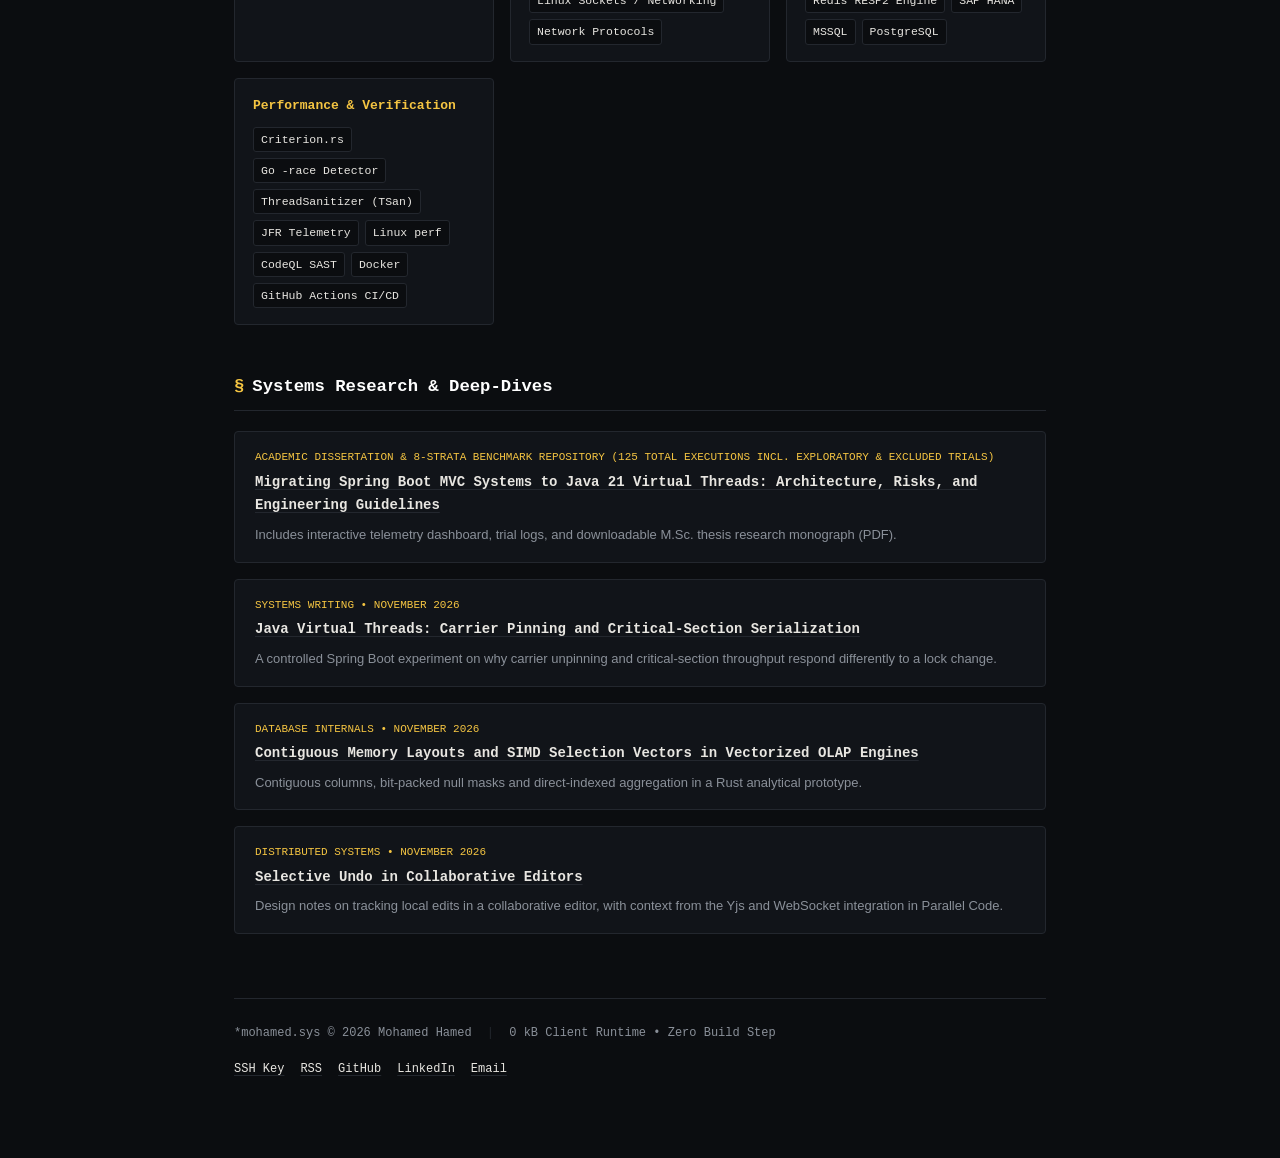
==== commit 7d368274: "Sync website with final application CVs" ====
--- a/index.html
+++ b/index.html
@@ -109,9 +109,11 @@
           Java application development within the SAP HANA ecosystem
         </div>
         <ul class="milestone-bullets">
-          <li>Develop and validate Java application changes within the SAP HANA ecosystem. Contribute to data center observability through NetBox DCIM integration and Three.js visualization.</li>
-          <li><strong>Backend Developer (Intern), Feb–Aug 2026.</strong> Implemented REST/OData endpoints and CDS domain models in SAP CAP Java. Built automated API tests and investigated backend defects.</li>
-          <li><strong>Software Developer (Intern), Aug 2025–Jan 2026.</strong> Refactored legacy ABAP business logic into Java services using SAP CAP and Spring Boot.</li>
+          <li>Fixed a duplicate-key defect in an application within the SAP HANA ecosystem by implementing a data migration and a uniqueness constraint.</li>
+          <li>Integrated NetBox DCIM data and live power telemetry into observability tooling with Three.js rack and room visualizations.</li>
+          <li><strong>Earlier SAP roles, Aug 2025–Aug 2026.</strong> Software Developer → Backend Developer.</li>
+          <li>Implemented REST/OData endpoints and CDS domain models in SAP CAP Java. Built automated API tests and integration checks.</li>
+          <li>Refactored legacy ABAP business logic into Java services using SAP CAP and Spring Boot.</li>
         </ul>
       </article>
 
@@ -122,21 +124,21 @@
           <span>•</span>
           <span>BUDAPEST, HUNGARY</span>
         </div>
-        <div class="milestone-role">Software Development Internships — <span class="milestone-company">ExxonMobil</span></div>
+        <div class="milestone-role">Software Development — <span class="milestone-company">ExxonMobil</span></div>
         <div class="milestone-desc">
-          Backend, full-stack and automation internships
+          Automation Developer → Full Stack Developer → Backend Software Developer
         </div>
         <ul class="milestone-bullets">
-          <li><strong>Backend Software Developer (Intern), Mar–Jul 2025.</strong> Implemented asynchronous Spring Boot document processing with background jobs, status polling, REST endpoints and role-based access.</li>
-          <li><strong>Full Stack Developer (Intern), Mar 2024–Mar 2025.</strong> Contributed to a .NET Core migration and SQL Server schema and query changes for internal vulnerability management.</li>
-          <li><strong>Automation Developer (Intern), Jun 2023–Mar 2024.</strong> Built configuration tooling and CI automation with TypeScript, Next.js, Node.js, SQL Server and MongoDB.</li>
+          <li>Designed and implemented a Spring Boot workflow for AI-assisted document analysis with background jobs and polling endpoints for status and results.</li>
+          <li>Migrated internal vulnerability management services to .NET Core and updated SQL Server schemas, indexes, and scan-history queries.</li>
+          <li>Built configuration tooling and CI automation with TypeScript, Next.js, Node.js, SQL Server and MongoDB.</li>
         </ul>
       </article>
 
       <!-- Teaching Assistant -->
       <article class="milestone-item">
         <div class="milestone-meta">
-          <span>02/2025 — 06/2025</span>
+          <span>09/2025 — PRESENT</span>
           <span>•</span>
           <span>BUDAPEST, HUNGARY</span>
         </div>
@@ -145,8 +147,8 @@
           Telecommunications &amp; Network Protocol Design:
         </div>
         <ul class="milestone-bullets">
-          <li>Instructed lab courses covering low-level network protocol design, socket programming (TCP/UDP), I/O multiplexing, and protocol framing using Rust.</li>
-          <li>Mentored computer science students on memory safety, ownership semantics, cache locality, and concurrent server architectures.</li>
+          <li>Lead networking labs covering TCP/UDP sockets, I/O multiplexing, and protocol framing in Rust.</li>
+          <li>Mentor computer science students on memory safety, ownership, and concurrent server design.</li>
         </ul>
       </article>
 
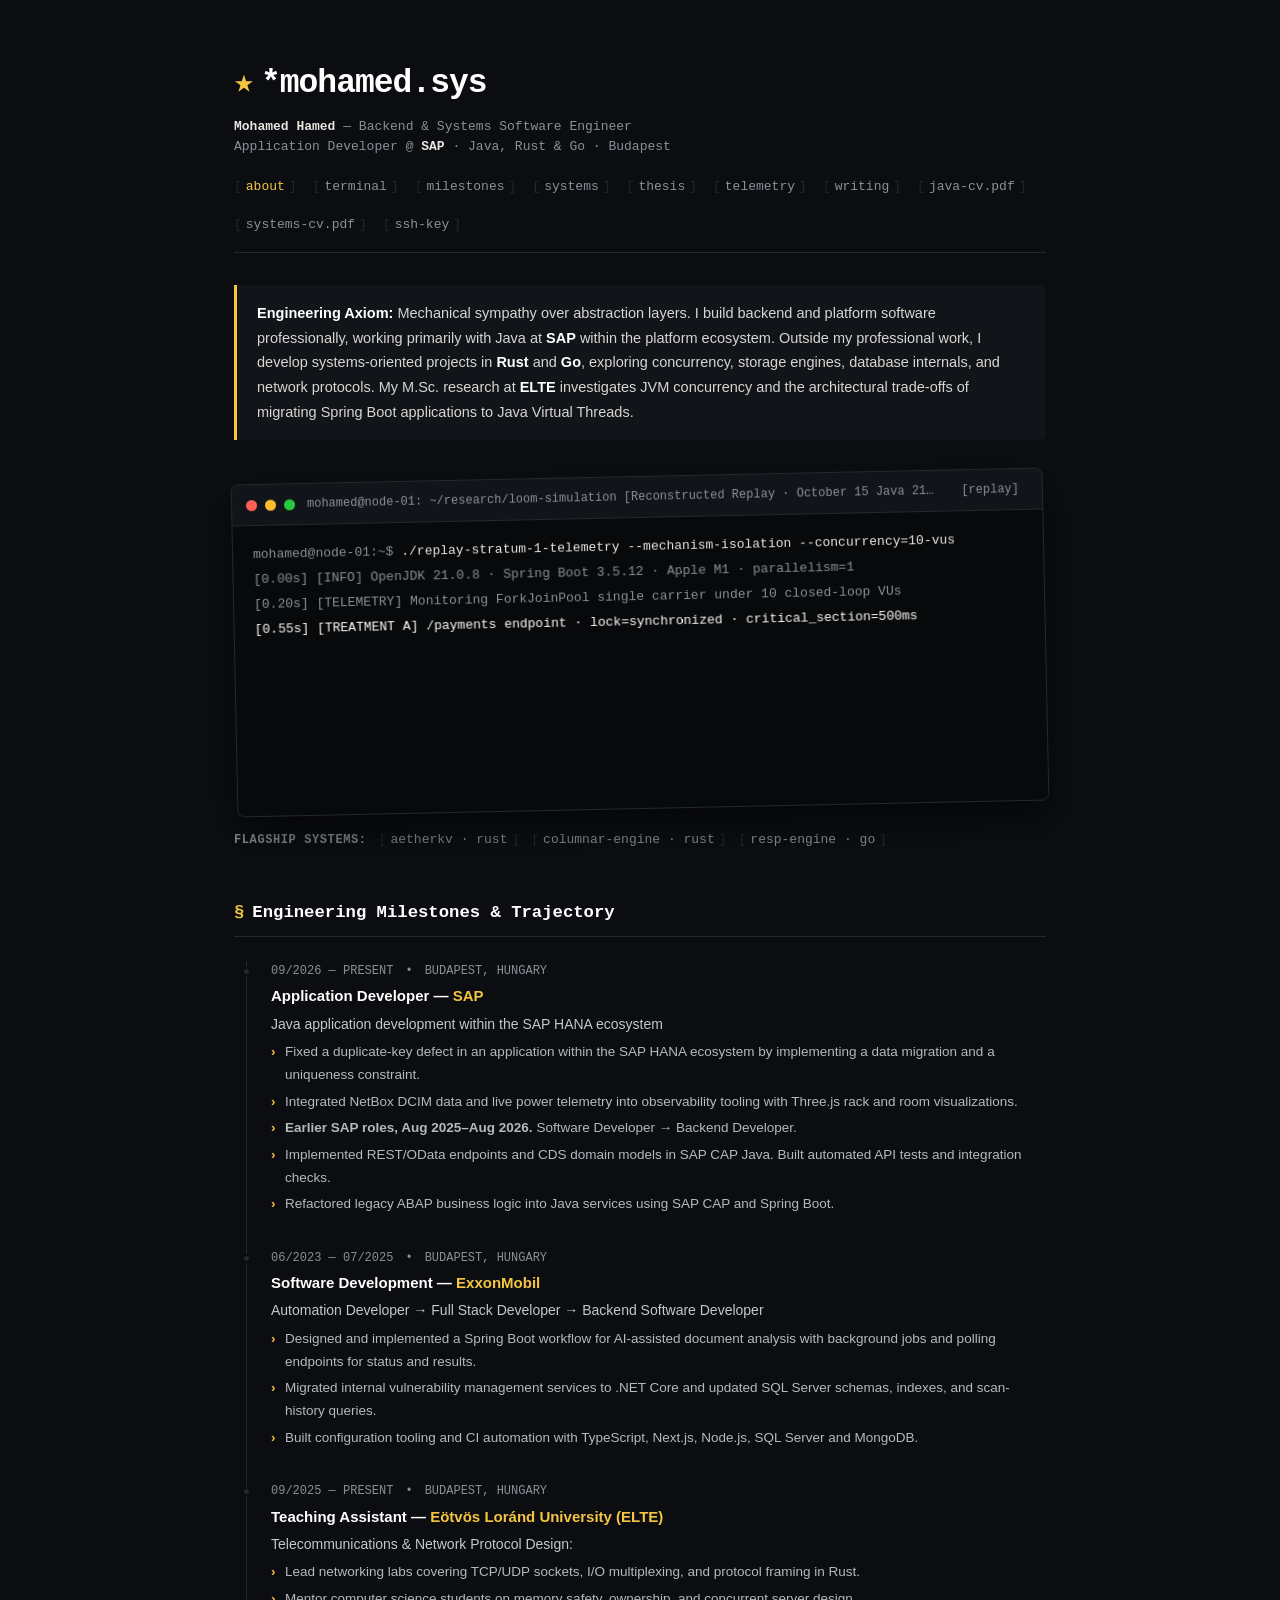
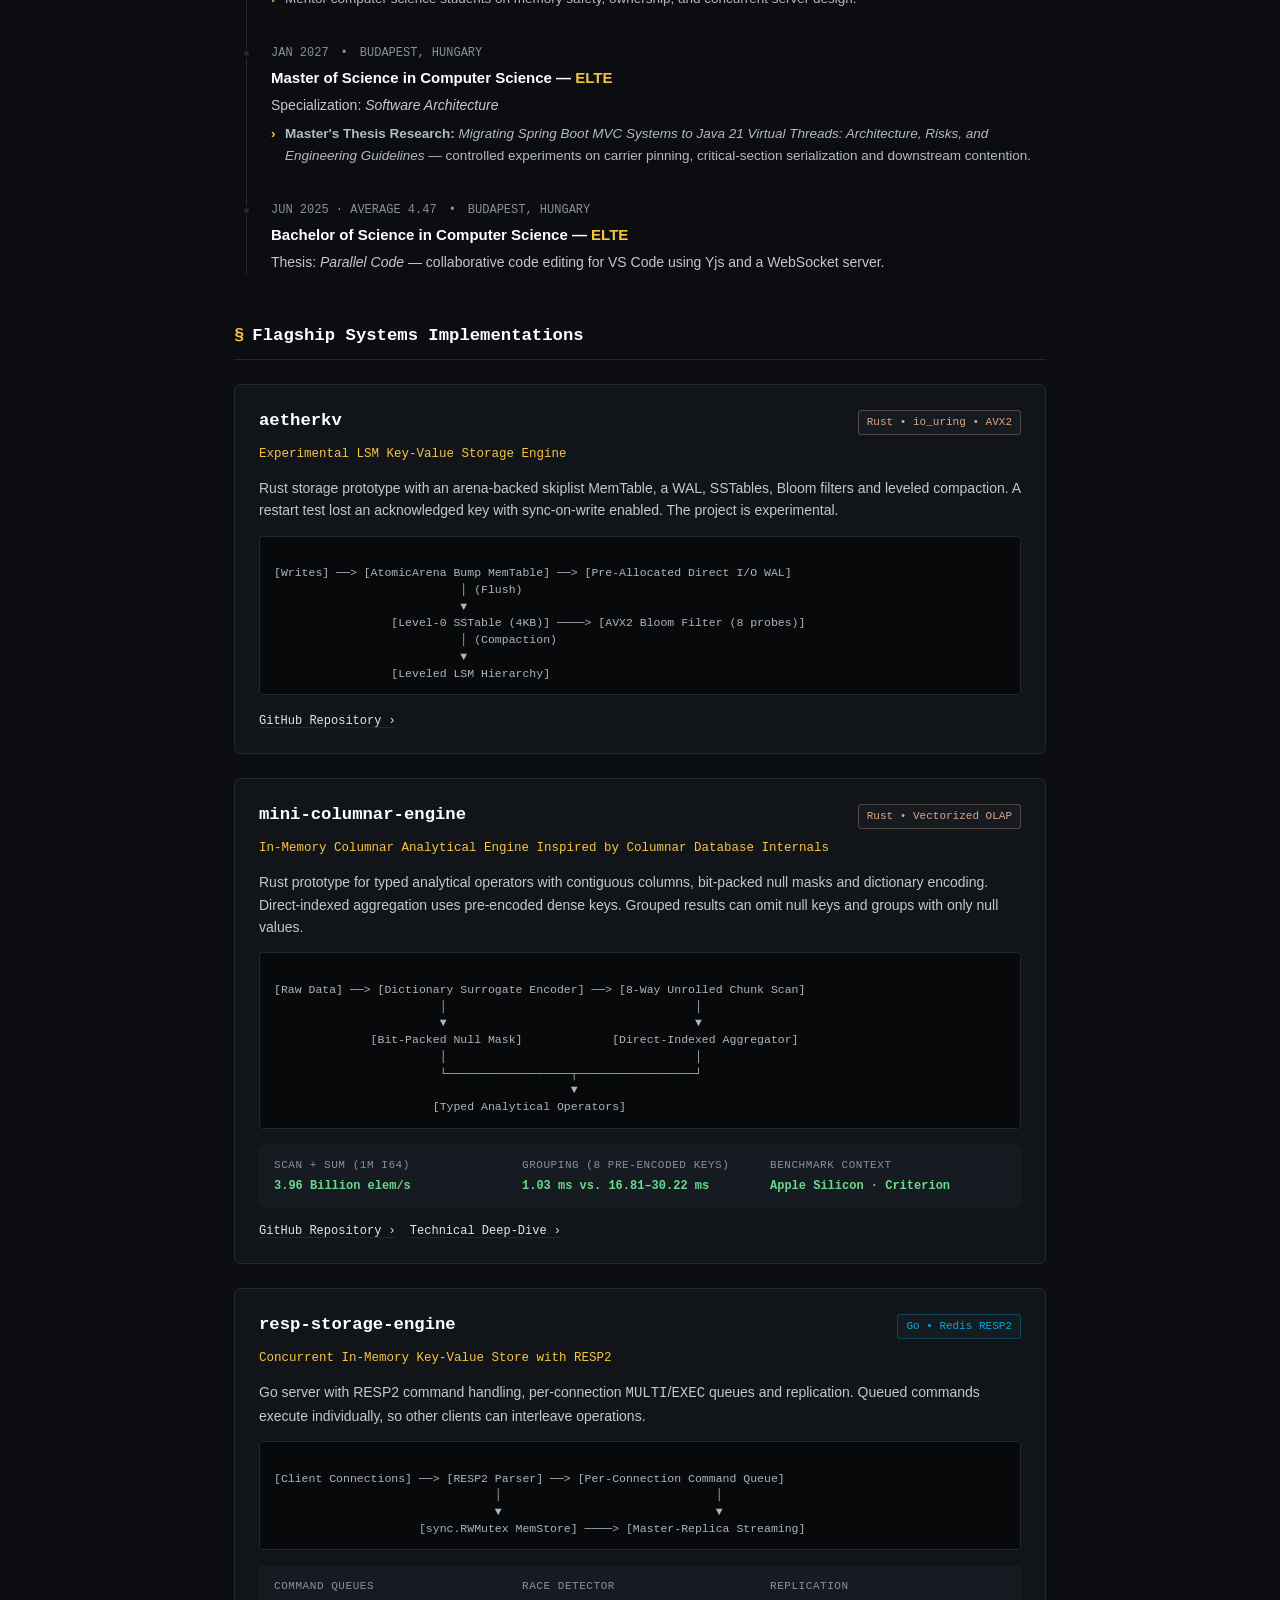
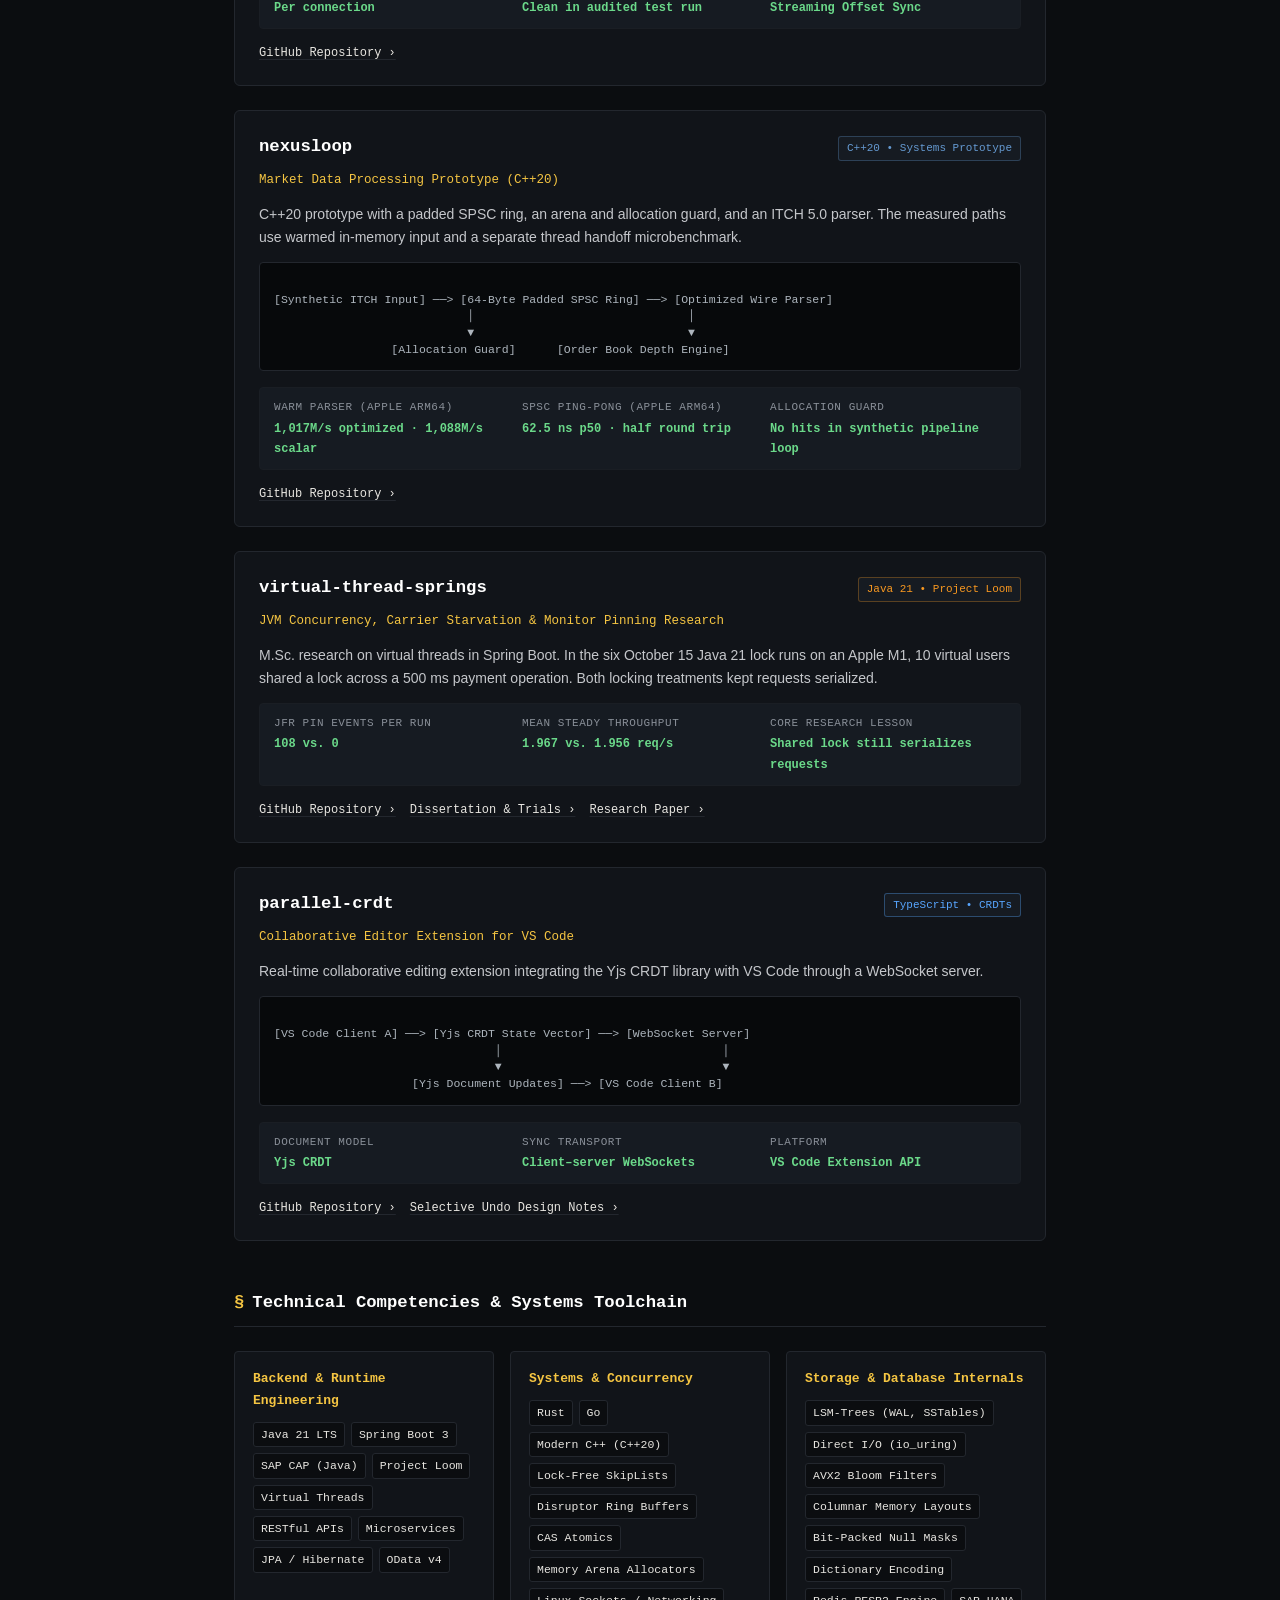
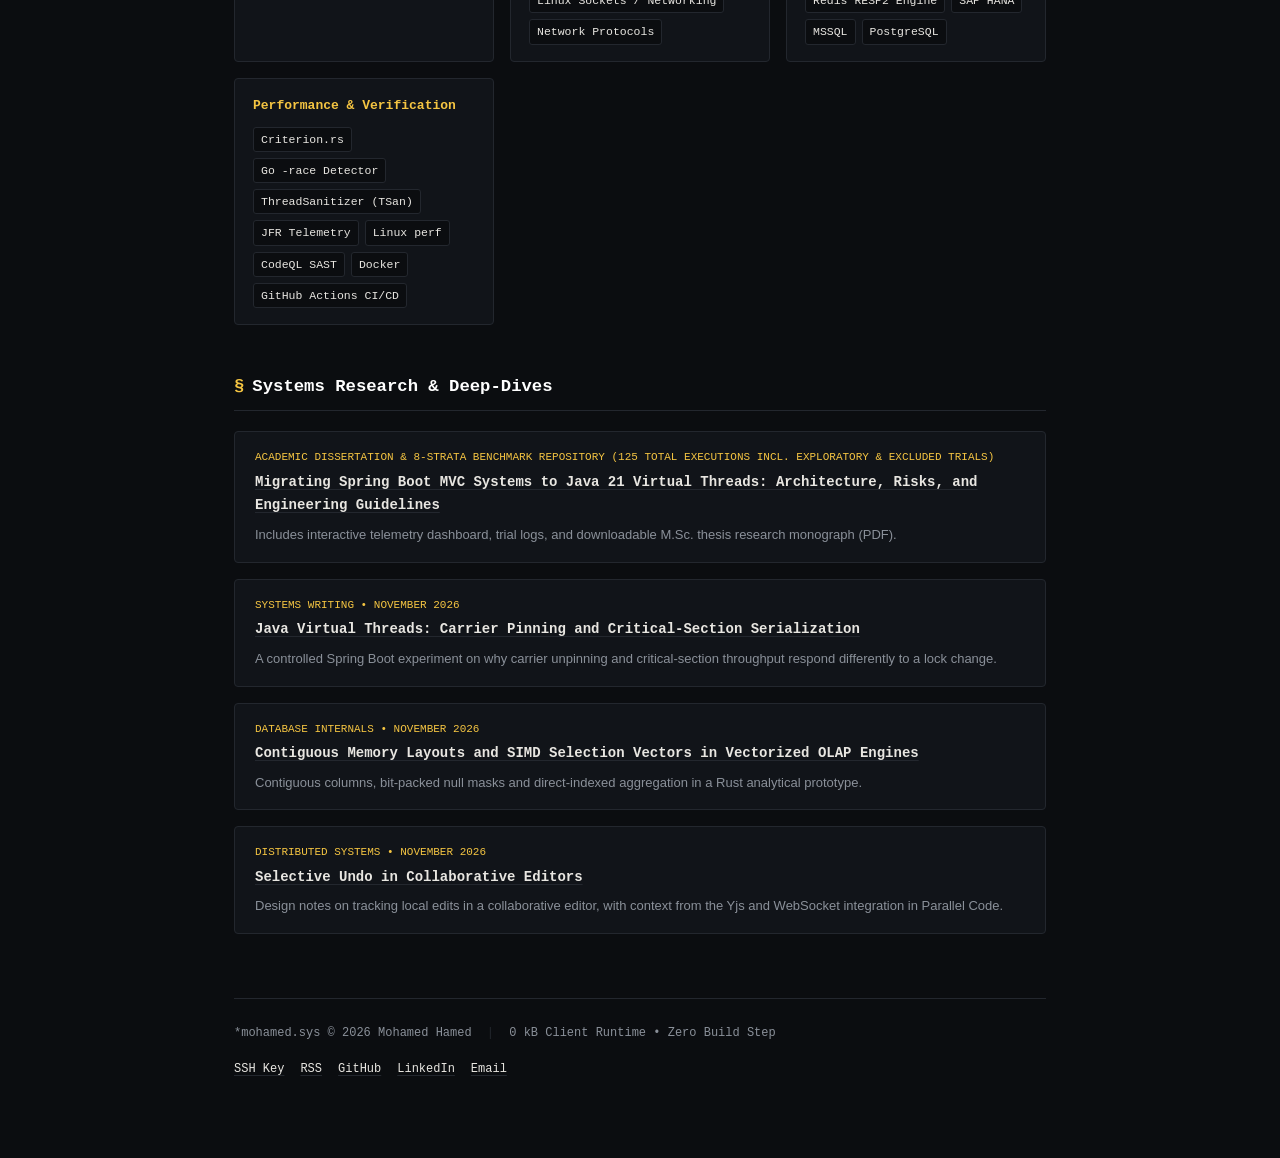
==== commit 3dddf38e: "Align website education with final CVs" ====
--- a/index.html
+++ b/index.html
@@ -155,13 +155,13 @@
       <!-- M.Sc. Degree -->
       <article class="milestone-item">
         <div class="milestone-meta">
-          <span>09/2025 — EXPECTED 01/2027</span>
+          <span>JAN 2027</span>
           <span>•</span>
           <span>BUDAPEST, HUNGARY</span>
         </div>
         <div class="milestone-role">Master of Science in Computer Science — <span class="milestone-company">ELTE</span></div>
         <div class="milestone-desc">
-          Specialization: <em>Software Architecture (In Progress)</em>
+          Specialization: <em>Software Architecture</em>
         </div>
         <ul class="milestone-bullets">
           <li><strong>Master's Thesis Research:</strong> <em>Migrating Spring Boot MVC Systems to Java 21 Virtual Threads: Architecture, Risks, and Engineering Guidelines</em> — controlled experiments on carrier pinning, critical-section serialization and downstream contention.</li>
@@ -171,7 +171,7 @@
       <!-- B.Sc. Degree -->
       <article class="milestone-item">
         <div class="milestone-meta">
-          <span>09/2022 — AWARDED 06/2025</span>
+          <span>JUN 2025 · AVERAGE 4.47</span>
           <span>•</span>
           <span>BUDAPEST, HUNGARY</span>
         </div>
